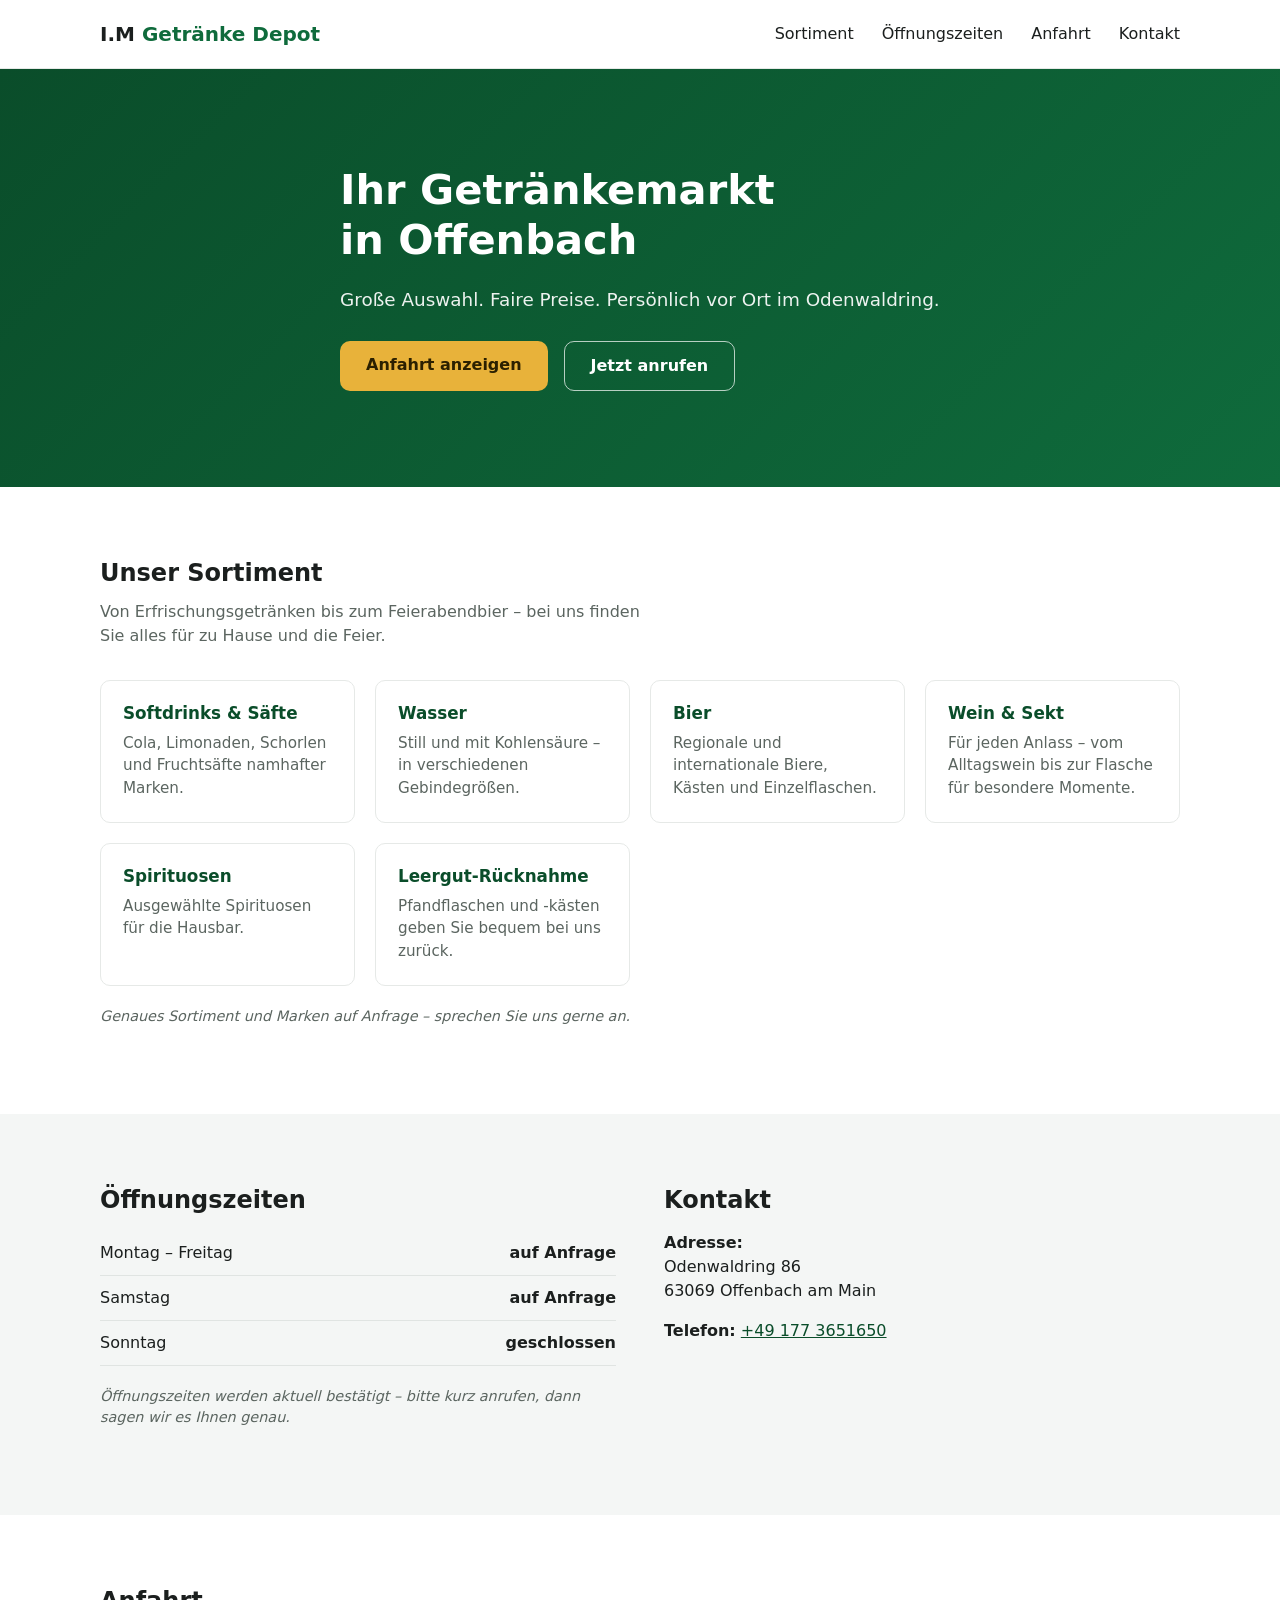
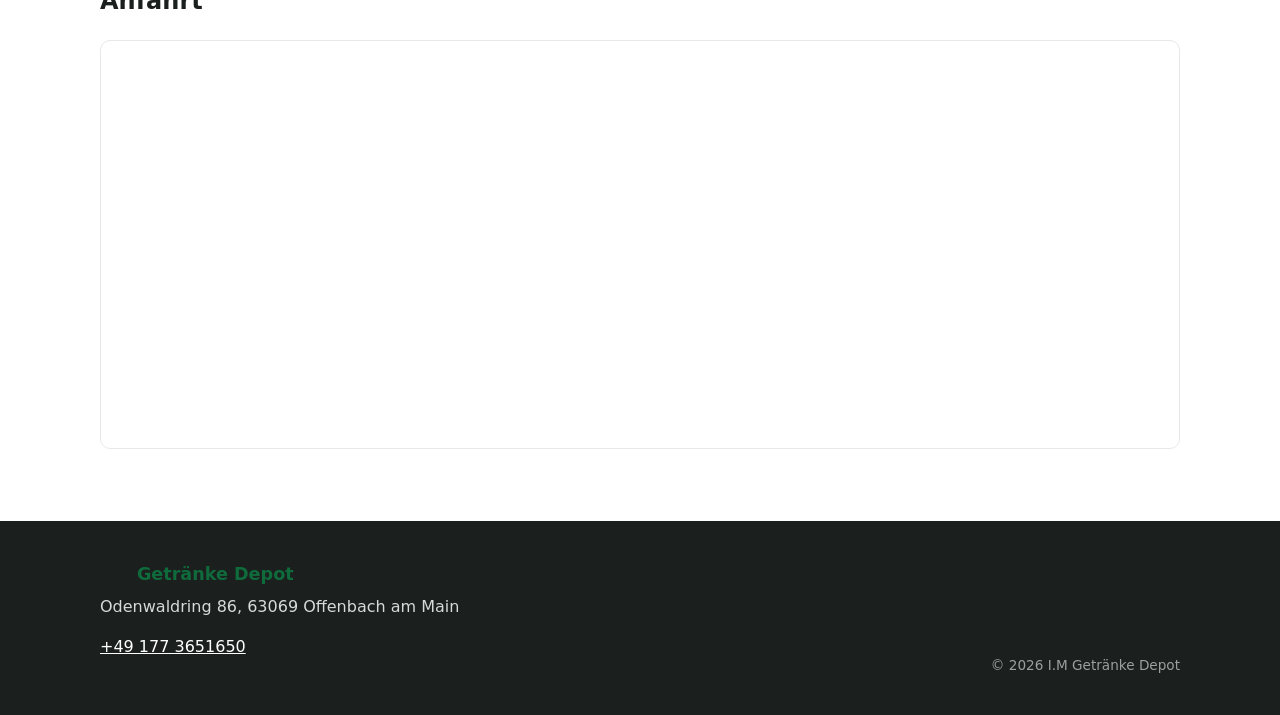
==== index.html @ c4b10943 "Initial website scaffold for I.M Getraenke Depot" ====
<!DOCTYPE html>
<html lang="de">
<head>
<meta charset="UTF-8">
<meta name="viewport" content="width=device-width, initial-scale=1.0">
<title>I.M Getränke Depot – Offenbach</title>
<meta name="description" content="I.M Getränke Depot in Offenbach am Main – Ihr Getränkemarkt für Softdrinks, Bier, Wein, Wasser und mehr. Odenwaldring 86, 63069 Offenbach.">
<link rel="stylesheet" href="css/style.css">
</head>
<body>

<header class="site-header">
  <div class="container header-inner">
    <a href="#top" class="logo">I.M <span>Getränke Depot</span></a>
    <nav class="main-nav">
      <button class="nav-toggle" aria-label="Menü öffnen" aria-expanded="false">
        <span></span><span></span><span></span>
      </button>
      <ul>
        <li><a href="#sortiment">Sortiment</a></li>
        <li><a href="#oeffnungszeiten">Öffnungszeiten</a></li>
        <li><a href="#anfahrt">Anfahrt</a></li>
        <li><a href="#kontakt">Kontakt</a></li>
      </ul>
    </nav>
  </div>
</header>

<main id="top">

  <section class="hero">
    <div class="container hero-inner">
      <h1>Ihr Getränkemarkt<br>in Offenbach</h1>
      <p>Große Auswahl. Faire Preise. Persönlich vor Ort im Odenwaldring.</p>
      <div class="hero-actions">
        <a href="#anfahrt" class="btn btn-primary">Anfahrt anzeigen</a>
        <a href="tel:+491773651650" class="btn btn-outline">Jetzt anrufen</a>
      </div>
    </div>
  </section>

  <section id="sortiment" class="section">
    <div class="container">
      <h2>Unser Sortiment</h2>
      <p class="section-lead">Von Erfrischungsgetränken bis zum Feierabendbier – bei uns finden Sie alles für zu Hause und die Feier.</p>
      <div class="card-grid">
        <div class="card">
          <h3>Softdrinks &amp; Säfte</h3>
          <p>Cola, Limonaden, Schorlen und Fruchtsäfte namhafter Marken.</p>
        </div>
        <div class="card">
          <h3>Wasser</h3>
          <p>Still und mit Kohlensäure – in verschiedenen Gebindegrößen.</p>
        </div>
        <div class="card">
          <h3>Bier</h3>
          <p>Regionale und internationale Biere, Kästen und Einzelflaschen.</p>
        </div>
        <div class="card">
          <h3>Wein &amp; Sekt</h3>
          <p>Für jeden Anlass – vom Alltagswein bis zur Flasche für besondere Momente.</p>
        </div>
        <div class="card">
          <h3>Spirituosen</h3>
          <p>Ausgewählte Spirituosen für die Hausbar.</p>
        </div>
        <div class="card">
          <h3>Leergut-Rücknahme</h3>
          <p>Pfandflaschen und -kästen geben Sie bequem bei uns zurück.</p>
        </div>
      </div>
      <p class="note">Genaues Sortiment und Marken auf Anfrage – sprechen Sie uns gerne an.</p>
    </div>
  </section>

  <section id="oeffnungszeiten" class="section section-alt">
    <div class="container two-col">
      <div>
        <h2>Öffnungszeiten</h2>
        <table class="hours-table">
          <tbody>
            <tr><td>Montag – Freitag</td><td>auf Anfrage</td></tr>
            <tr><td>Samstag</td><td>auf Anfrage</td></tr>
            <tr><td>Sonntag</td><td>geschlossen</td></tr>
          </tbody>
        </table>
        <p class="note">Öffnungszeiten werden aktuell bestätigt – bitte kurz anrufen, dann sagen wir es Ihnen genau.</p>
      </div>
      <div>
        <h2>Kontakt</h2>
        <ul class="contact-list">
          <li><strong>Adresse:</strong><br>Odenwaldring 86<br>63069 Offenbach am Main</li>
          <li><strong>Telefon:</strong> <a href="tel:+491773651650">+49 177 3651650</a></li>
        </ul>
      </div>
    </div>
  </section>

  <section id="anfahrt" class="section">
    <div class="container">
      <h2>Anfahrt</h2>
      <div class="map-wrap">
        <iframe
          title="Karte I.M Getränke Depot"
          src="https://www.google.com/maps?q=Odenwaldring+86,+63069+Offenbach+am+Main&output=embed"
          width="100%" height="400" style="border:0;" allowfullscreen="" loading="lazy">
        </iframe>
      </div>
    </div>
  </section>

</main>

<footer id="kontakt" class="site-footer">
  <div class="container footer-inner">
    <div>
      <p class="logo footer-logo">I.M <span>Getränke Depot</span></p>
      <p>Odenwaldring 86, 63069 Offenbach am Main</p>
      <p><a href="tel:+491773651650">+49 177 3651650</a></p>
    </div>
    <p class="copyright">&copy; <span id="year"></span> I.M Getränke Depot</p>
  </div>
</footer>

<script src="js/script.js"></script>
</body>
</html>
---- css/style.css ----
:root {
  --color-bg: #ffffff;
  --color-bg-alt: #f4f6f5;
  --color-text: #1b1f1e;
  --color-text-muted: #5b6560;
  --color-primary: #0f6b3c;
  --color-primary-dark: #0a4d2a;
  --color-accent: #e8b23a;
  --radius: 10px;
  --max-width: 1120px;
}

* { box-sizing: border-box; }

body {
  margin: 0;
  font-family: "Segoe UI", system-ui, -apple-system, sans-serif;
  color: var(--color-text);
  background: var(--color-bg);
  line-height: 1.5;
}

h1, h2, h3 { line-height: 1.2; margin: 0 0 .5em; }
p { margin: 0 0 1em; }
a { color: var(--color-primary-dark); }

.container {
  max-width: var(--max-width);
  margin: 0 auto;
  padding: 0 20px;
}

/* Header */
.site-header {
  position: sticky;
  top: 0;
  z-index: 50;
  background: var(--color-bg);
  border-bottom: 1px solid #e6e9e7;
}

.header-inner {
  display: flex;
  align-items: center;
  justify-content: space-between;
  height: 68px;
}

.logo {
  font-weight: 700;
  font-size: 1.25rem;
  text-decoration: none;
  color: var(--color-text);
}
.logo span { color: var(--color-primary); }

.main-nav ul {
  list-style: none;
  display: flex;
  gap: 28px;
  margin: 0;
  padding: 0;
}
.main-nav a {
  text-decoration: none;
  color: var(--color-text);
  font-weight: 500;
}
.main-nav a:hover { color: var(--color-primary); }

.nav-toggle {
  display: none;
  flex-direction: column;
  gap: 5px;
  background: none;
  border: none;
  cursor: pointer;
  padding: 8px;
}
.nav-toggle span {
  width: 24px;
  height: 2px;
  background: var(--color-text);
  display: block;
}

/* Hero */
.hero {
  background: linear-gradient(135deg, var(--color-primary-dark), var(--color-primary));
  color: #fff;
  padding: 96px 0;
}
.hero-inner { max-width: 640px; }
.hero h1 { font-size: 2.6rem; }
.hero p { font-size: 1.15rem; opacity: .92; }
.hero-actions { display: flex; gap: 16px; margin-top: 28px; flex-wrap: wrap; }

.btn {
  display: inline-block;
  padding: 12px 26px;
  border-radius: var(--radius);
  text-decoration: none;
  font-weight: 600;
  transition: transform .15s ease, background .15s ease;
}
.btn:hover { transform: translateY(-1px); }
.btn-primary { background: var(--color-accent); color: #2b2000; }
.btn-primary:hover { background: #f2c25a; }
.btn-outline { background: transparent; color: #fff; border: 1.5px solid rgba(255,255,255,.7); }
.btn-outline:hover { background: rgba(255,255,255,.12); }

/* Sections */
.section { padding: 72px 0; }
.section-alt { background: var(--color-bg-alt); }
.section-lead { color: var(--color-text-muted); max-width: 560px; }

.card-grid {
  display: grid;
  grid-template-columns: repeat(auto-fit, minmax(230px, 1fr));
  gap: 20px;
  margin-top: 32px;
}
.card {
  background: #fff;
  border: 1px solid #e6e9e7;
  border-radius: var(--radius);
  padding: 22px;
}
.card h3 { color: var(--color-primary-dark); font-size: 1.05rem; }
.card p { margin: 0; color: var(--color-text-muted); font-size: .95rem; }

.note { color: var(--color-text-muted); font-size: .9rem; font-style: italic; margin-top: 20px; }

.two-col {
  display: grid;
  grid-template-columns: 1fr 1fr;
  gap: 48px;
}

.hours-table { width: 100%; border-collapse: collapse; margin-top: 16px; }
.hours-table td { padding: 10px 0; border-bottom: 1px solid #e0e4e2; }
.hours-table td:last-child { text-align: right; font-weight: 600; }

.contact-list { list-style: none; padding: 0; margin: 16px 0 0; }
.contact-list li { margin-bottom: 16px; }

.map-wrap {
  margin-top: 24px;
  border-radius: var(--radius);
  overflow: hidden;
  border: 1px solid #e6e9e7;
}

/* Footer */
.site-footer {
  background: var(--color-text);
  color: #d7dad8;
  padding: 40px 0;
}
.footer-inner {
  display: flex;
  justify-content: space-between;
  align-items: flex-end;
  flex-wrap: wrap;
  gap: 20px;
}
.footer-logo { font-size: 1.1rem; margin-bottom: 8px; }
.site-footer a { color: #fff; }
.copyright { color: #9aa19d; font-size: .85rem; margin: 0; }

/* Responsive */
@media (max-width: 780px) {
  .two-col { grid-template-columns: 1fr; }
  .hero { padding: 64px 0; }
  .hero h1 { font-size: 2rem; }

  .nav-toggle { display: flex; }
  .main-nav ul {
    position: absolute;
    top: 68px;
    left: 0;
    right: 0;
    background: var(--color-bg);
    flex-direction: column;
    gap: 0;
    border-bottom: 1px solid #e6e9e7;
    max-height: 0;
    overflow: hidden;
    transition: max-height .2s ease;
  }
  .main-nav.open ul { max-height: 260px; }
  .main-nav ul li { border-top: 1px solid #eef0ee; }
  .main-nav ul li a { display: block; padding: 14px 20px; }
}
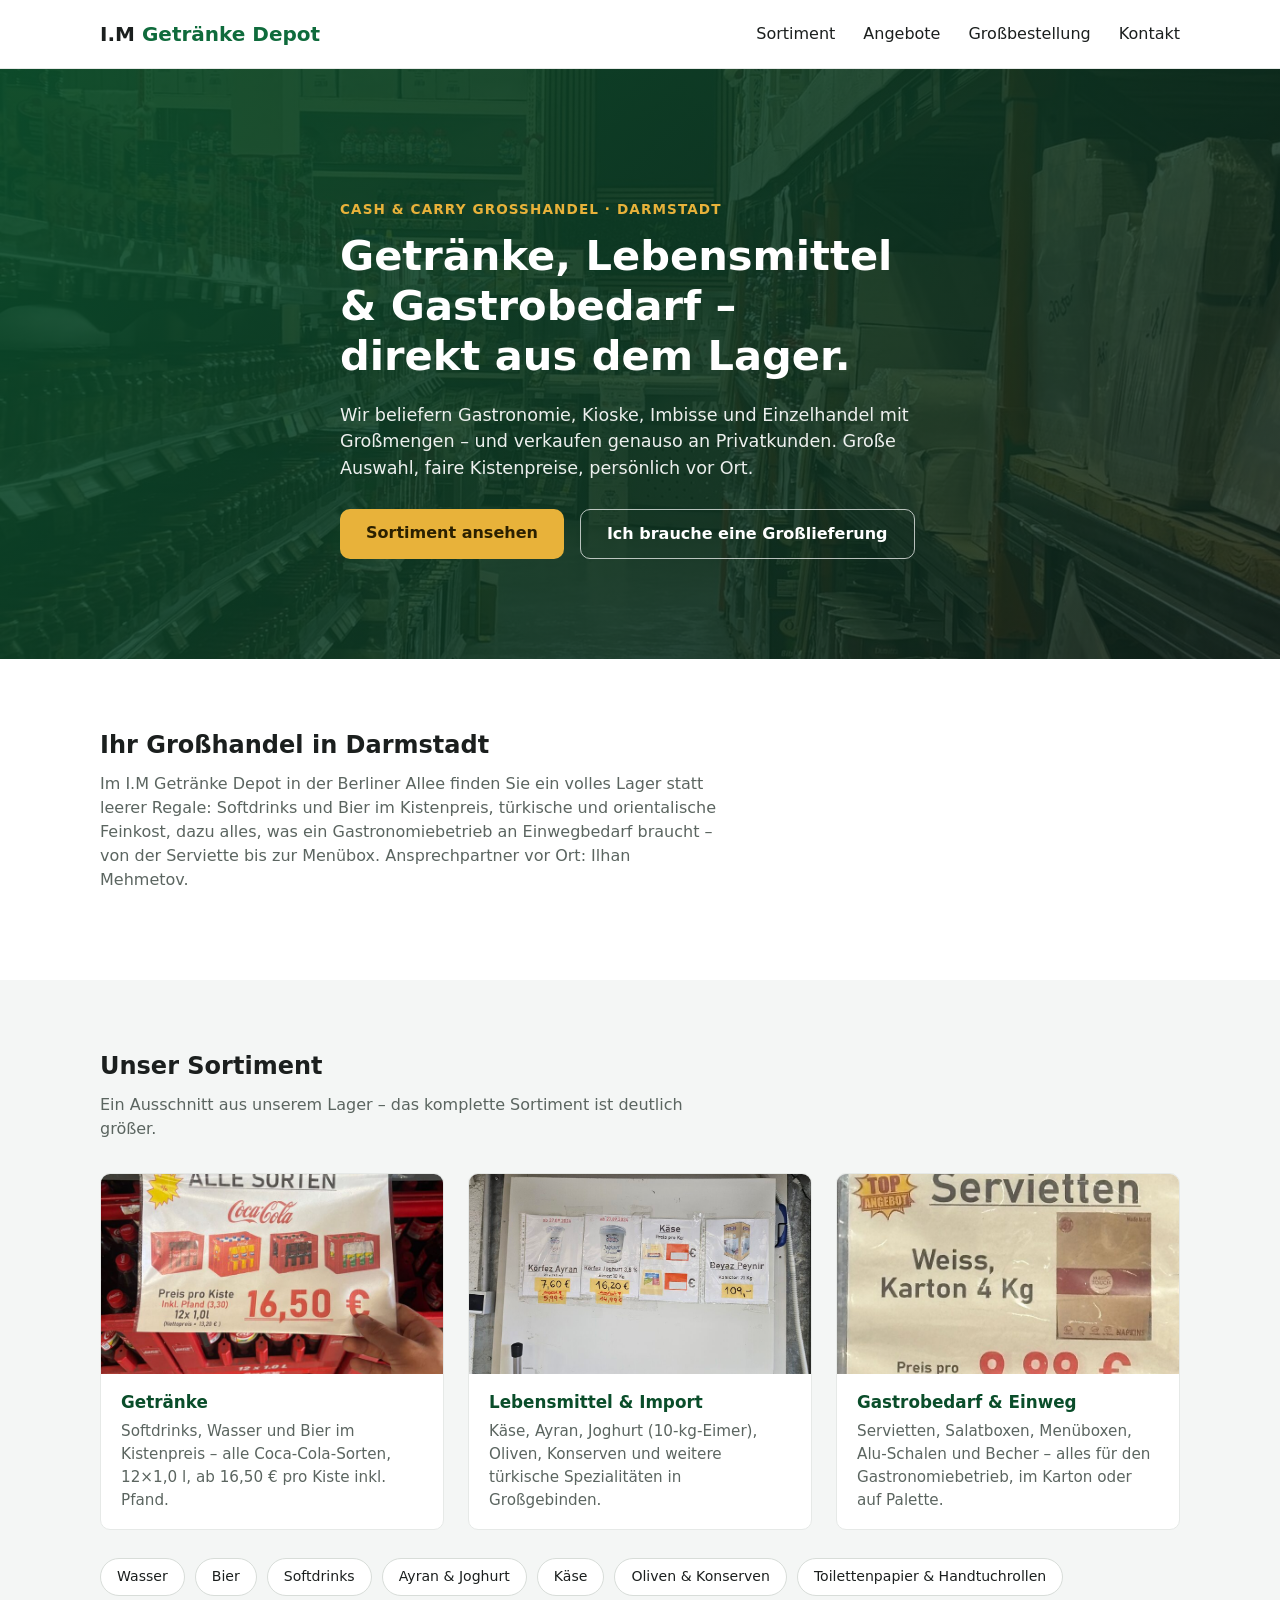
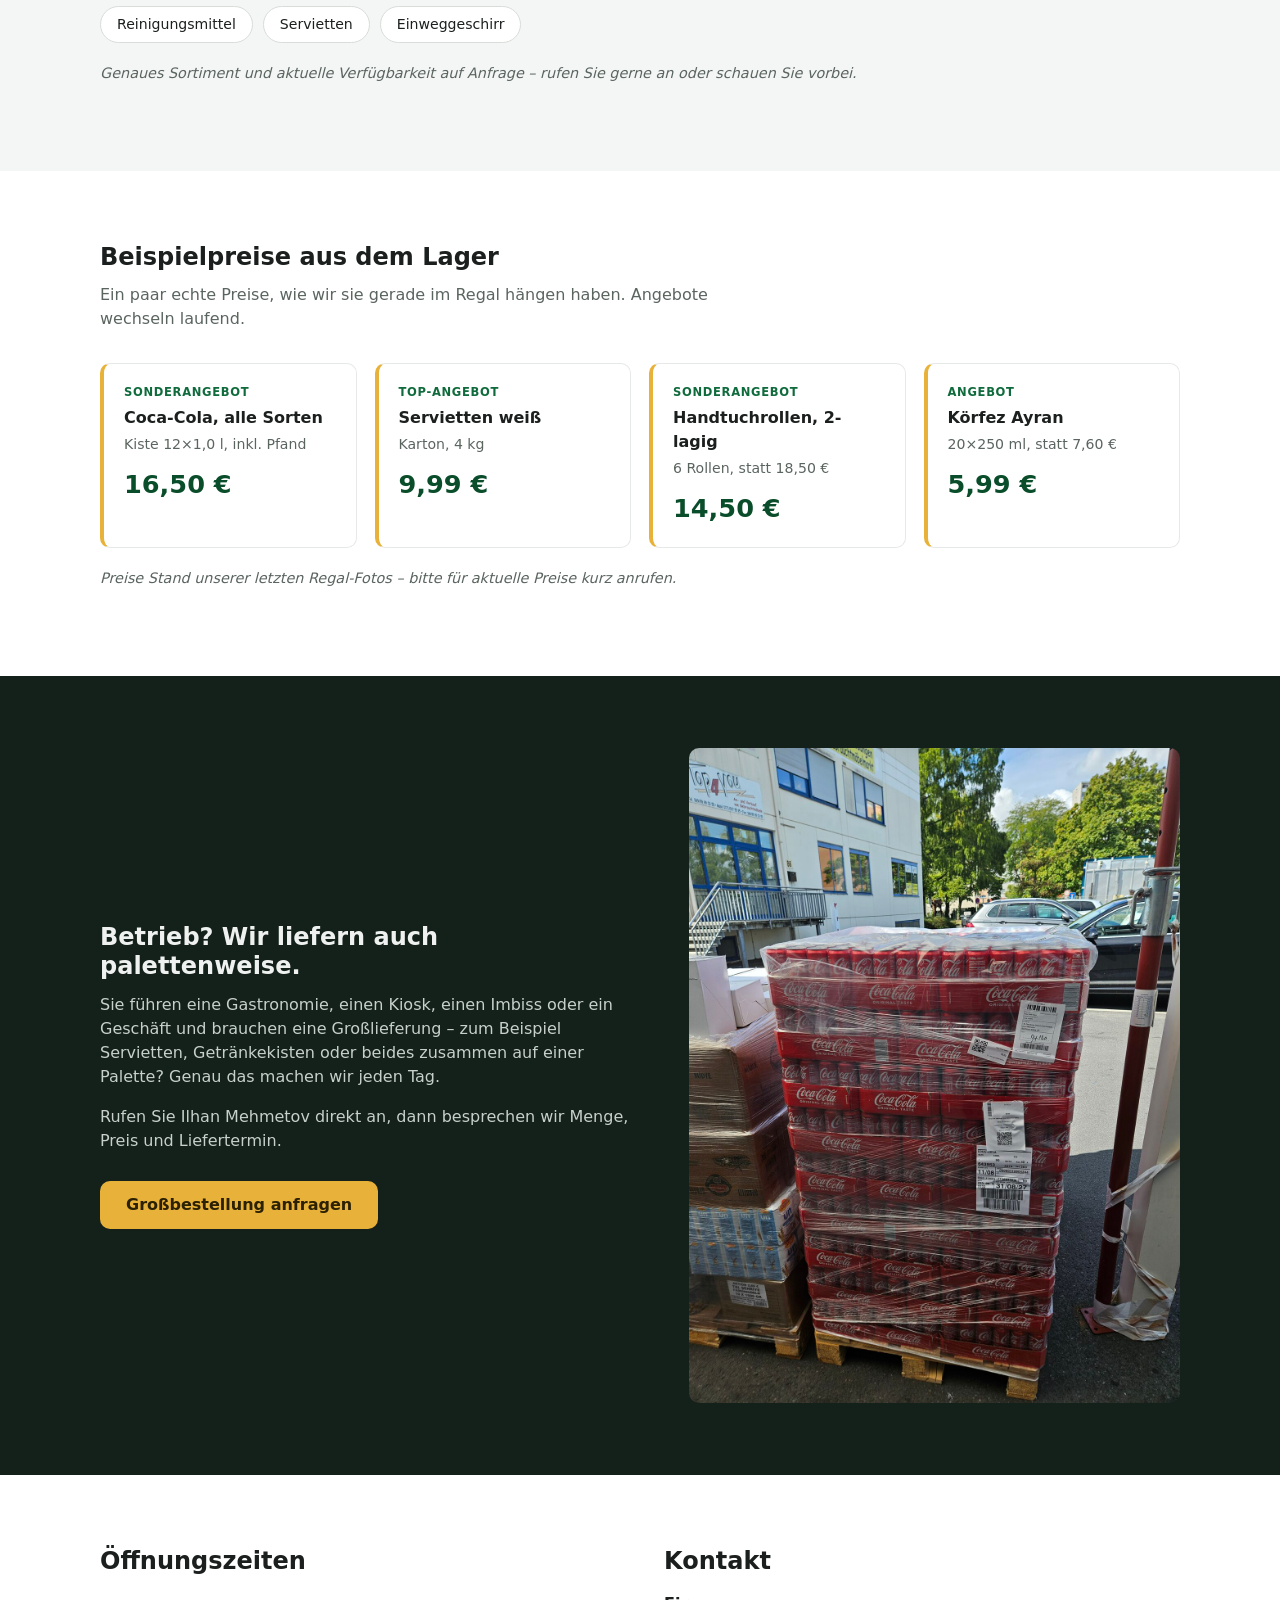
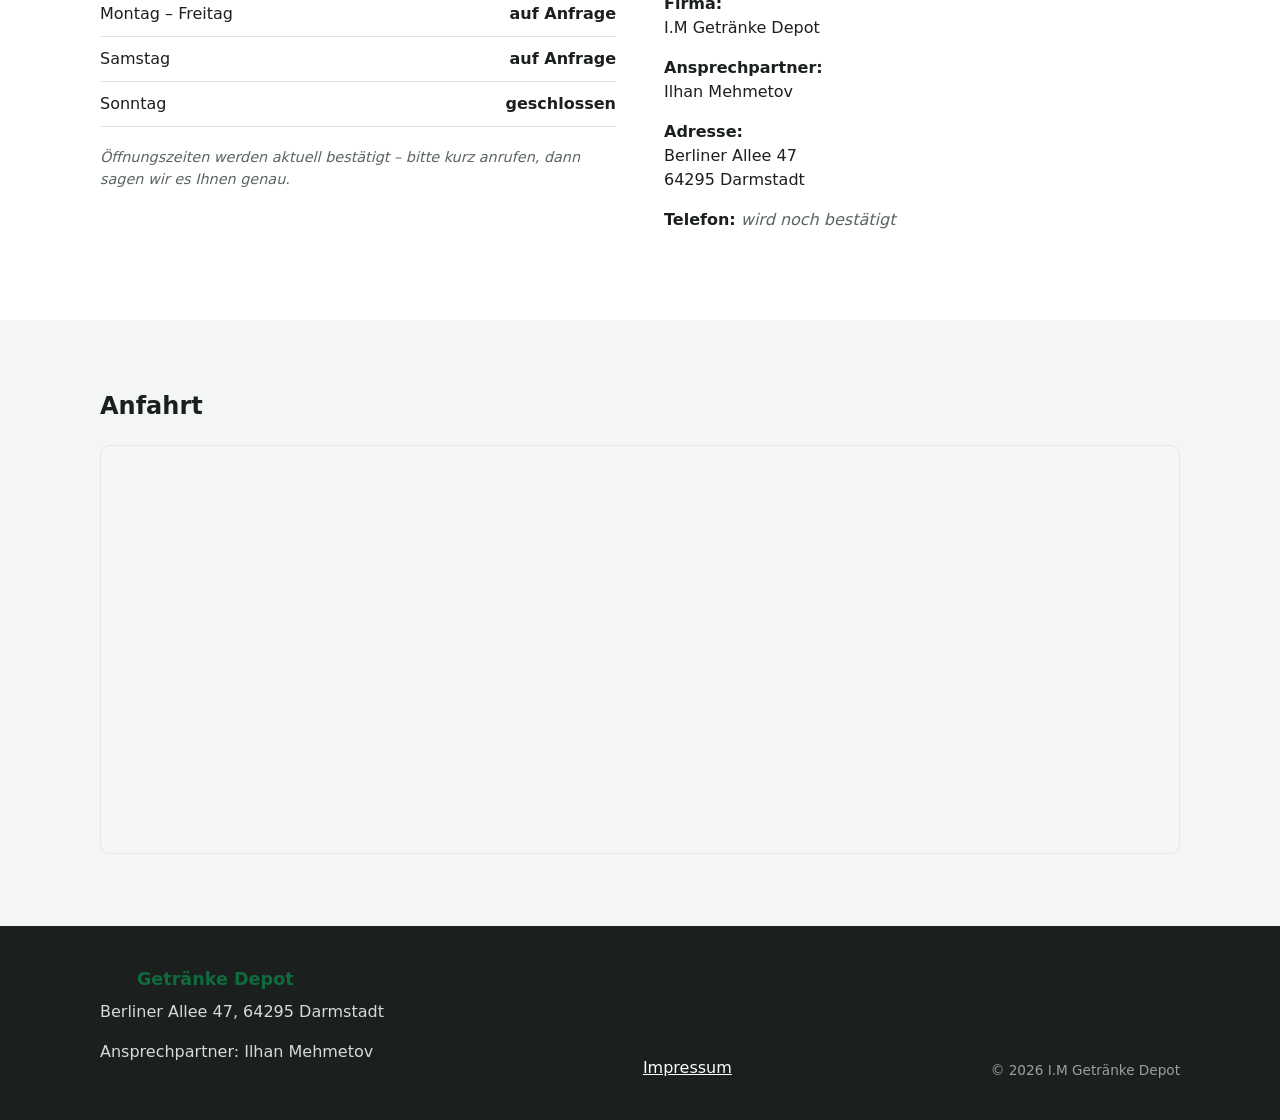
==== commit e463f4d1: "Seite mit echten Fotos und Preisen neu gebaut, Firmendaten korrigiert - Adresse korrigiert: Berliner" ====
--- a/index.html
+++ b/index.html
@@ -3,13 +3,13 @@
 <head>
 <meta charset="UTF-8">
 <meta name="viewport" content="width=device-width, initial-scale=1.0">
-<title>I.M Getränke Depot – Offenbach</title>
-<meta name="description" content="I.M Getränke Depot in Offenbach am Main – Ihr Getränkemarkt für Softdrinks, Bier, Wein, Wasser und mehr. Odenwaldring 86, 63069 Offenbach.">
+<title>I.M Getränke Depot – Großhandel Darmstadt</title>
+<meta name="description" content="I.M Getränke Depot in Darmstadt – Cash &amp; Carry Großhandel für Getränke, Lebensmittel und Gastrobedarf. Für Gastronomie, Handel und Privatkunden. Berliner Allee 47, 64295 Darmstadt.">
 <link rel="stylesheet" href="css/style.css">
 </head>
 <body>
 
-<header class="site-header">
+<header class="site-header" id="siteHeader">
   <div class="container header-inner">
     <a href="#top" class="logo">I.M <span>Getränke Depot</span></a>
     <nav class="main-nav">
@@ -18,8 +18,8 @@
       </button>
       <ul>
         <li><a href="#sortiment">Sortiment</a></li>
-        <li><a href="#oeffnungszeiten">Öffnungszeiten</a></li>
-        <li><a href="#anfahrt">Anfahrt</a></li>
+        <li><a href="#angebote">Angebote</a></li>
+        <li><a href="#grosshandel">Großbestellung</a></li>
         <li><a href="#kontakt">Kontakt</a></li>
       </ul>
     </nav>
@@ -28,54 +28,137 @@
 
 <main id="top">
 
-  <section class="hero">
-    <div class="container hero-inner">
-      <h1>Ihr Getränkemarkt<br>in Offenbach</h1>
-      <p>Große Auswahl. Faire Preise. Persönlich vor Ort im Odenwaldring.</p>
+  <section class="hero" style="background-image:url('assets/img/hero-lager.jpg')">
+    <div class="hero-overlay"></div>
+    <div class="container hero-inner reveal">
+      <p class="hero-kicker">Cash &amp; Carry Großhandel · Darmstadt</p>
+      <h1>Getränke, Lebensmittel<br>&amp; Gastrobedarf –<br>direkt aus dem Lager.</h1>
+      <p class="hero-text">Wir beliefern Gastronomie, Kioske, Imbisse und Einzelhandel mit Großmengen –
+        und verkaufen genauso an Privatkunden. Große Auswahl, faire Kistenpreise, persönlich vor Ort.</p>
       <div class="hero-actions">
-        <a href="#anfahrt" class="btn btn-primary">Anfahrt anzeigen</a>
-        <a href="tel:+491773651650" class="btn btn-outline">Jetzt anrufen</a>
-      </div>
-    </div>
-  </section>
-
-  <section id="sortiment" class="section">
+        <a href="#sortiment" class="btn btn-primary js-scroll">Sortiment ansehen</a>
+        <a href="#grosshandel" class="btn btn-outline js-scroll">Ich brauche eine Großlieferung</a>
+      </div>
+    </div>
+  </section>
+
+  <section id="ueber-uns" class="section">
+    <div class="container reveal">
+      <h2>Ihr Großhandel in Darmstadt</h2>
+      <p class="section-lead">
+        Im I.M Getränke Depot in der Berliner Allee finden Sie ein volles Lager statt leerer Regale:
+        Softdrinks und Bier im Kistenpreis, türkische und orientalische Feinkost, dazu alles, was ein
+        Gastronomiebetrieb an Einwegbedarf braucht – von der Serviette bis zur Menübox. Ansprechpartner
+        vor Ort: Ilhan Mehmetov.
+      </p>
+    </div>
+  </section>
+
+  <section id="sortiment" class="section section-alt">
     <div class="container">
-      <h2>Unser Sortiment</h2>
-      <p class="section-lead">Von Erfrischungsgetränken bis zum Feierabendbier – bei uns finden Sie alles für zu Hause und die Feier.</p>
-      <div class="card-grid">
-        <div class="card">
-          <h3>Softdrinks &amp; Säfte</h3>
-          <p>Cola, Limonaden, Schorlen und Fruchtsäfte namhafter Marken.</p>
-        </div>
-        <div class="card">
-          <h3>Wasser</h3>
-          <p>Still und mit Kohlensäure – in verschiedenen Gebindegrößen.</p>
-        </div>
-        <div class="card">
-          <h3>Bier</h3>
-          <p>Regionale und internationale Biere, Kästen und Einzelflaschen.</p>
-        </div>
-        <div class="card">
-          <h3>Wein &amp; Sekt</h3>
-          <p>Für jeden Anlass – vom Alltagswein bis zur Flasche für besondere Momente.</p>
-        </div>
-        <div class="card">
-          <h3>Spirituosen</h3>
-          <p>Ausgewählte Spirituosen für die Hausbar.</p>
-        </div>
-        <div class="card">
-          <h3>Leergut-Rücknahme</h3>
-          <p>Pfandflaschen und -kästen geben Sie bequem bei uns zurück.</p>
-        </div>
-      </div>
-      <p class="note">Genaues Sortiment und Marken auf Anfrage – sprechen Sie uns gerne an.</p>
-    </div>
-  </section>
-
-  <section id="oeffnungszeiten" class="section section-alt">
+      <h2 class="reveal">Unser Sortiment</h2>
+      <p class="section-lead reveal">Ein Ausschnitt aus unserem Lager – das komplette Sortiment ist deutlich größer.</p>
+
+      <div class="photo-card-grid">
+        <article class="photo-card reveal">
+          <img src="assets/img/sortiment-getraenke.jpg" alt="Coca-Cola Kisten im Lager mit Preisschild">
+          <div class="photo-card-body">
+            <h3>Getränke</h3>
+            <p>Softdrinks, Wasser und Bier im Kistenpreis – alle Coca-Cola-Sorten, 12×1,0&nbsp;l,
+              ab 16,50&nbsp;€ pro Kiste inkl. Pfand.</p>
+          </div>
+        </article>
+        <article class="photo-card reveal">
+          <img src="assets/img/sortiment-lebensmittel.jpg" alt="Preisschilder für Ayran, Joghurt und Käse im Lager">
+          <div class="photo-card-body">
+            <h3>Lebensmittel &amp; Import</h3>
+            <p>Käse, Ayran, Joghurt (10-kg-Eimer), Oliven, Konserven und weitere türkische
+              Spezialitäten in Großgebinden.</p>
+          </div>
+        </article>
+        <article class="photo-card reveal">
+          <img src="assets/img/sortiment-gastro.jpg" alt="Servietten-Karton mit Preisschild im Lager">
+          <div class="photo-card-body">
+            <h3>Gastrobedarf &amp; Einweg</h3>
+            <p>Servietten, Salatboxen, Menüboxen, Alu-Schalen und Becher – alles für den
+              Gastronomiebetrieb, im Karton oder auf Palette.</p>
+          </div>
+        </article>
+      </div>
+
+      <div class="chip-row reveal">
+        <span class="chip">Wasser</span>
+        <span class="chip">Bier</span>
+        <span class="chip">Softdrinks</span>
+        <span class="chip">Ayran &amp; Joghurt</span>
+        <span class="chip">Käse</span>
+        <span class="chip">Oliven &amp; Konserven</span>
+        <span class="chip">Toilettenpapier &amp; Handtuchrollen</span>
+        <span class="chip">Reinigungsmittel</span>
+        <span class="chip">Servietten</span>
+        <span class="chip">Einweggeschirr</span>
+      </div>
+      <p class="note reveal">Genaues Sortiment und aktuelle Verfügbarkeit auf Anfrage – rufen Sie gerne an oder schauen Sie vorbei.</p>
+    </div>
+  </section>
+
+  <section id="angebote" class="section">
+    <div class="container">
+      <h2 class="reveal">Beispielpreise aus dem Lager</h2>
+      <p class="section-lead reveal">Ein paar echte Preise, wie wir sie gerade im Regal hängen haben. Angebote wechseln laufend.</p>
+      <div class="price-grid reveal">
+        <div class="price-card">
+          <span class="price-tag-label">Sonderangebot</span>
+          <span class="price-name">Coca-Cola, alle Sorten</span>
+          <span class="price-detail">Kiste 12×1,0 l, inkl. Pfand</span>
+          <span class="price-value">16,50&nbsp;€</span>
+        </div>
+        <div class="price-card">
+          <span class="price-tag-label">Top-Angebot</span>
+          <span class="price-name">Servietten weiß</span>
+          <span class="price-detail">Karton, 4&nbsp;kg</span>
+          <span class="price-value">9,99&nbsp;€</span>
+        </div>
+        <div class="price-card">
+          <span class="price-tag-label">Sonderangebot</span>
+          <span class="price-name">Handtuchrollen, 2-lagig</span>
+          <span class="price-detail">6 Rollen, statt 18,50 €</span>
+          <span class="price-value">14,50&nbsp;€</span>
+        </div>
+        <div class="price-card">
+          <span class="price-tag-label">Angebot</span>
+          <span class="price-name">Körfez Ayran</span>
+          <span class="price-detail">20×250 ml, statt 7,60 €</span>
+          <span class="price-value">5,99&nbsp;€</span>
+        </div>
+      </div>
+      <p class="note reveal">Preise Stand unserer letzten Regal-Fotos – bitte für aktuelle Preise kurz anrufen.</p>
+    </div>
+  </section>
+
+  <section id="grosshandel" class="section section-dark">
+    <div class="container two-col-uneven">
+      <div class="reveal">
+        <h2>Betrieb? Wir liefern auch palettenweise.</h2>
+        <p>
+          Sie führen eine Gastronomie, einen Kiosk, einen Imbiss oder ein Geschäft und brauchen
+          eine Großlieferung – zum Beispiel Servietten, Getränkekisten oder beides zusammen auf
+          einer Palette? Genau das machen wir jeden Tag.
+        </p>
+        <p>Rufen Sie Ilhan Mehmetov direkt an, dann besprechen wir Menge, Preis und Liefertermin.</p>
+        <div class="hero-actions">
+          <a href="#kontakt" class="btn btn-primary js-scroll">Großbestellung anfragen</a>
+        </div>
+      </div>
+      <div class="reveal">
+        <img class="rounded-photo" src="assets/img/grosslieferung.jpg" alt="Fertig verpackte Palette Getränke zur Lieferung">
+      </div>
+    </div>
+  </section>
+
+  <section id="oeffnungszeiten" class="section">
     <div class="container two-col">
-      <div>
+      <div class="reveal">
         <h2>Öffnungszeiten</h2>
         <table class="hours-table">
           <tbody>
@@ -86,23 +169,25 @@
         </table>
         <p class="note">Öffnungszeiten werden aktuell bestätigt – bitte kurz anrufen, dann sagen wir es Ihnen genau.</p>
       </div>
-      <div>
+      <div class="reveal">
         <h2>Kontakt</h2>
         <ul class="contact-list">
-          <li><strong>Adresse:</strong><br>Odenwaldring 86<br>63069 Offenbach am Main</li>
-          <li><strong>Telefon:</strong> <a href="tel:+491773651650">+49 177 3651650</a></li>
+          <li><strong>Firma:</strong><br>I.M Getränke Depot</li>
+          <li><strong>Ansprechpartner:</strong><br>Ilhan Mehmetov</li>
+          <li><strong>Adresse:</strong><br>Berliner Allee 47<br>64295 Darmstadt</li>
+          <li><strong>Telefon:</strong> <span class="tbd">wird noch bestätigt</span></li>
         </ul>
       </div>
     </div>
   </section>
 
-  <section id="anfahrt" class="section">
-    <div class="container">
+  <section id="anfahrt" class="section section-alt">
+    <div class="container reveal">
       <h2>Anfahrt</h2>
       <div class="map-wrap">
         <iframe
           title="Karte I.M Getränke Depot"
-          src="https://www.google.com/maps?q=Odenwaldring+86,+63069+Offenbach+am+Main&output=embed"
+          src="https://www.google.com/maps?q=Berliner+Allee+47,+64295+Darmstadt&output=embed"
           width="100%" height="400" style="border:0;" allowfullscreen="" loading="lazy">
         </iframe>
       </div>
@@ -115,13 +200,18 @@
   <div class="container footer-inner">
     <div>
       <p class="logo footer-logo">I.M <span>Getränke Depot</span></p>
-      <p>Odenwaldring 86, 63069 Offenbach am Main</p>
-      <p><a href="tel:+491773651650">+49 177 3651650</a></p>
+      <p>Berliner Allee 47, 64295 Darmstadt</p>
+      <p>Ansprechpartner: Ilhan Mehmetov</p>
+    </div>
+    <div class="footer-links">
+      <a href="impressum.html">Impressum</a>
     </div>
     <p class="copyright">&copy; <span id="year"></span> I.M Getränke Depot</p>
   </div>
 </footer>
 
+<button id="backToTop" class="back-to-top" aria-label="Nach oben scrollen">↑</button>
+
 <script src="js/script.js"></script>
 </body>
 </html>
--- a/css/style.css
+++ b/css/style.css
@@ -1,6 +1,7 @@
 :root {
   --color-bg: #ffffff;
   --color-bg-alt: #f4f6f5;
+  --color-bg-dark: #14201a;
   --color-text: #1b1f1e;
   --color-text-muted: #5b6560;
   --color-primary: #0f6b3c;
@@ -12,6 +13,8 @@
 
 * { box-sizing: border-box; }
 
+html { scroll-behavior: smooth; }
+
 body {
   margin: 0;
   font-family: "Segoe UI", system-ui, -apple-system, sans-serif;
@@ -30,14 +33,25 @@
   padding: 0 20px;
 }
 
+/* Reveal-on-scroll */
+.reveal {
+  opacity: 0;
+  transform: translateY(18px);
+  transition: opacity .6s ease, transform .6s ease;
+}
+.reveal.is-visible { opacity: 1; transform: none; }
+
 /* Header */
 .site-header {
   position: sticky;
   top: 0;
   z-index: 50;
-  background: var(--color-bg);
+  background: rgba(255,255,255,.92);
+  backdrop-filter: blur(6px);
   border-bottom: 1px solid #e6e9e7;
-}
+  transition: box-shadow .2s ease;
+}
+.site-header.is-scrolled { box-shadow: 0 2px 14px rgba(0,0,0,.08); }
 
 .header-inner {
   display: flex;
@@ -65,7 +79,17 @@
   text-decoration: none;
   color: var(--color-text);
   font-weight: 500;
-}
+  position: relative;
+}
+.main-nav a::after {
+  content: "";
+  position: absolute;
+  left: 0; bottom: -4px;
+  width: 0; height: 2px;
+  background: var(--color-primary);
+  transition: width .2s ease;
+}
+.main-nav a:hover::after { width: 100%; }
 .main-nav a:hover { color: var(--color-primary); }
 
 .nav-toggle {
@@ -82,17 +106,34 @@
   height: 2px;
   background: var(--color-text);
   display: block;
+  transition: transform .2s ease, opacity .2s ease;
 }
 
 /* Hero */
 .hero {
-  background: linear-gradient(135deg, var(--color-primary-dark), var(--color-primary));
+  position: relative;
+  padding: 130px 0 100px;
+  background-size: cover;
+  background-position: center;
   color: #fff;
-  padding: 96px 0;
-}
-.hero-inner { max-width: 640px; }
+  overflow: hidden;
+}
+.hero-overlay {
+  position: absolute;
+  inset: 0;
+  background: linear-gradient(135deg, rgba(10,77,42,.92), rgba(15,32,26,.82));
+}
+.hero-inner { position: relative; max-width: 640px; }
+.hero-kicker {
+  text-transform: uppercase;
+  letter-spacing: .08em;
+  font-size: .85rem;
+  color: var(--color-accent);
+  font-weight: 700;
+  margin-bottom: 12px;
+}
 .hero h1 { font-size: 2.6rem; }
-.hero p { font-size: 1.15rem; opacity: .92; }
+.hero-text { font-size: 1.1rem; opacity: .92; }
 .hero-actions { display: flex; gap: 16px; margin-top: 28px; flex-wrap: wrap; }
 
 .btn {
@@ -101,9 +142,10 @@
   border-radius: var(--radius);
   text-decoration: none;
   font-weight: 600;
-  transition: transform .15s ease, background .15s ease;
-}
-.btn:hover { transform: translateY(-1px); }
+  transition: transform .15s ease, background .15s ease, box-shadow .15s ease;
+}
+.btn:hover { transform: translateY(-2px); box-shadow: 0 8px 20px rgba(0,0,0,.18); }
+.btn:active { transform: translateY(0); }
 .btn-primary { background: var(--color-accent); color: #2b2000; }
 .btn-primary:hover { background: #f2c25a; }
 .btn-outline { background: transparent; color: #fff; border: 1.5px solid rgba(255,255,255,.7); }
@@ -112,24 +154,91 @@
 /* Sections */
 .section { padding: 72px 0; }
 .section-alt { background: var(--color-bg-alt); }
-.section-lead { color: var(--color-text-muted); max-width: 560px; }
-
-.card-grid {
+.section-dark { background: var(--color-bg-dark); color: #eef1ef; }
+.section-dark p { color: #c7d0cb; }
+.section-lead { color: var(--color-text-muted); max-width: 620px; }
+
+/* Photo cards (Sortiment) */
+.photo-card-grid {
   display: grid;
-  grid-template-columns: repeat(auto-fit, minmax(230px, 1fr));
-  gap: 20px;
+  grid-template-columns: repeat(auto-fit, minmax(260px, 1fr));
+  gap: 24px;
   margin-top: 32px;
 }
-.card {
+.photo-card {
+  background: #fff;
+  border-radius: var(--radius);
+  overflow: hidden;
+  border: 1px solid #e6e9e7;
+  transition: transform .2s ease, box-shadow .2s ease;
+}
+.photo-card:hover { transform: translateY(-4px); box-shadow: 0 14px 28px rgba(0,0,0,.1); }
+.photo-card img { width: 100%; height: 200px; object-fit: cover; display: block; }
+.photo-card-body { padding: 18px 20px; }
+.photo-card-body h3 { color: var(--color-primary-dark); font-size: 1.05rem; }
+.photo-card-body p { margin: 0; color: var(--color-text-muted); font-size: .95rem; }
+
+.chip-row {
+  display: flex;
+  flex-wrap: wrap;
+  gap: 10px;
+  margin-top: 28px;
+}
+.chip {
+  background: #fff;
+  border: 1px solid #d8ddd9;
+  border-radius: 999px;
+  padding: 7px 16px;
+  font-size: .88rem;
+  color: var(--color-text);
+  transition: background .15s ease, border-color .15s ease;
+}
+.chip:hover { background: var(--color-primary); border-color: var(--color-primary); color: #fff; }
+
+.note { color: var(--color-text-muted); font-size: .9rem; font-style: italic; margin-top: 20px; }
+
+/* Preis-Karten */
+.price-grid {
+  display: grid;
+  grid-template-columns: repeat(auto-fit, minmax(220px, 1fr));
+  gap: 18px;
+  margin-top: 32px;
+}
+.price-card {
+  display: flex;
+  flex-direction: column;
+  gap: 4px;
   background: #fff;
   border: 1px solid #e6e9e7;
-  border-radius: var(--radius);
-  padding: 22px;
-}
-.card h3 { color: var(--color-primary-dark); font-size: 1.05rem; }
-.card p { margin: 0; color: var(--color-text-muted); font-size: .95rem; }
-
-.note { color: var(--color-text-muted); font-size: .9rem; font-style: italic; margin-top: 20px; }
+  border-left: 4px solid var(--color-accent);
+  border-radius: var(--radius);
+  padding: 20px;
+  transition: transform .2s ease, box-shadow .2s ease;
+}
+.price-card:hover { transform: translateY(-4px); box-shadow: 0 14px 28px rgba(0,0,0,.1); }
+.price-tag-label {
+  text-transform: uppercase;
+  font-size: .72rem;
+  letter-spacing: .06em;
+  font-weight: 700;
+  color: var(--color-primary);
+}
+.price-name { font-weight: 600; }
+.price-detail { color: var(--color-text-muted); font-size: .88rem; }
+.price-value { font-size: 1.6rem; font-weight: 700; color: var(--color-primary-dark); margin-top: 6px; }
+
+/* Zwei-Spalten uneven (Großhandel-Sektion) */
+.two-col-uneven {
+  display: grid;
+  grid-template-columns: 1.1fr 1fr;
+  gap: 48px;
+  align-items: center;
+}
+.rounded-photo {
+  width: 100%;
+  border-radius: var(--radius);
+  display: block;
+}
 
 .two-col {
   display: grid;
@@ -143,6 +252,7 @@
 
 .contact-list { list-style: none; padding: 0; margin: 16px 0 0; }
 .contact-list li { margin-bottom: 16px; }
+.tbd { color: var(--color-text-muted); font-style: italic; }
 
 .map-wrap {
   margin-top: 24px;
@@ -166,12 +276,36 @@
 }
 .footer-logo { font-size: 1.1rem; margin-bottom: 8px; }
 .site-footer a { color: #fff; }
+.footer-links a { text-decoration: underline; }
 .copyright { color: #9aa19d; font-size: .85rem; margin: 0; }
+
+/* Back to top */
+.back-to-top {
+  position: fixed;
+  right: 22px;
+  bottom: 22px;
+  width: 46px;
+  height: 46px;
+  border-radius: 50%;
+  border: none;
+  background: var(--color-primary);
+  color: #fff;
+  font-size: 1.2rem;
+  cursor: pointer;
+  opacity: 0;
+  visibility: hidden;
+  transform: translateY(10px);
+  transition: opacity .25s ease, transform .25s ease, background .15s ease;
+  z-index: 60;
+}
+.back-to-top.is-visible { opacity: 1; visibility: visible; transform: none; }
+.back-to-top:hover { background: var(--color-primary-dark); }
 
 /* Responsive */
 @media (max-width: 780px) {
-  .two-col { grid-template-columns: 1fr; }
-  .hero { padding: 64px 0; }
+  .two-col, .two-col-uneven { grid-template-columns: 1fr; }
+  .two-col-uneven { gap: 28px; }
+  .hero { padding: 100px 0 64px; }
   .hero h1 { font-size: 2rem; }
 
   .nav-toggle { display: flex; }
@@ -188,7 +322,7 @@
     overflow: hidden;
     transition: max-height .2s ease;
   }
-  .main-nav.open ul { max-height: 260px; }
+  .main-nav.open ul { max-height: 280px; }
   .main-nav ul li { border-top: 1px solid #eef0ee; }
   .main-nav ul li a { display: block; padding: 14px 20px; }
 }
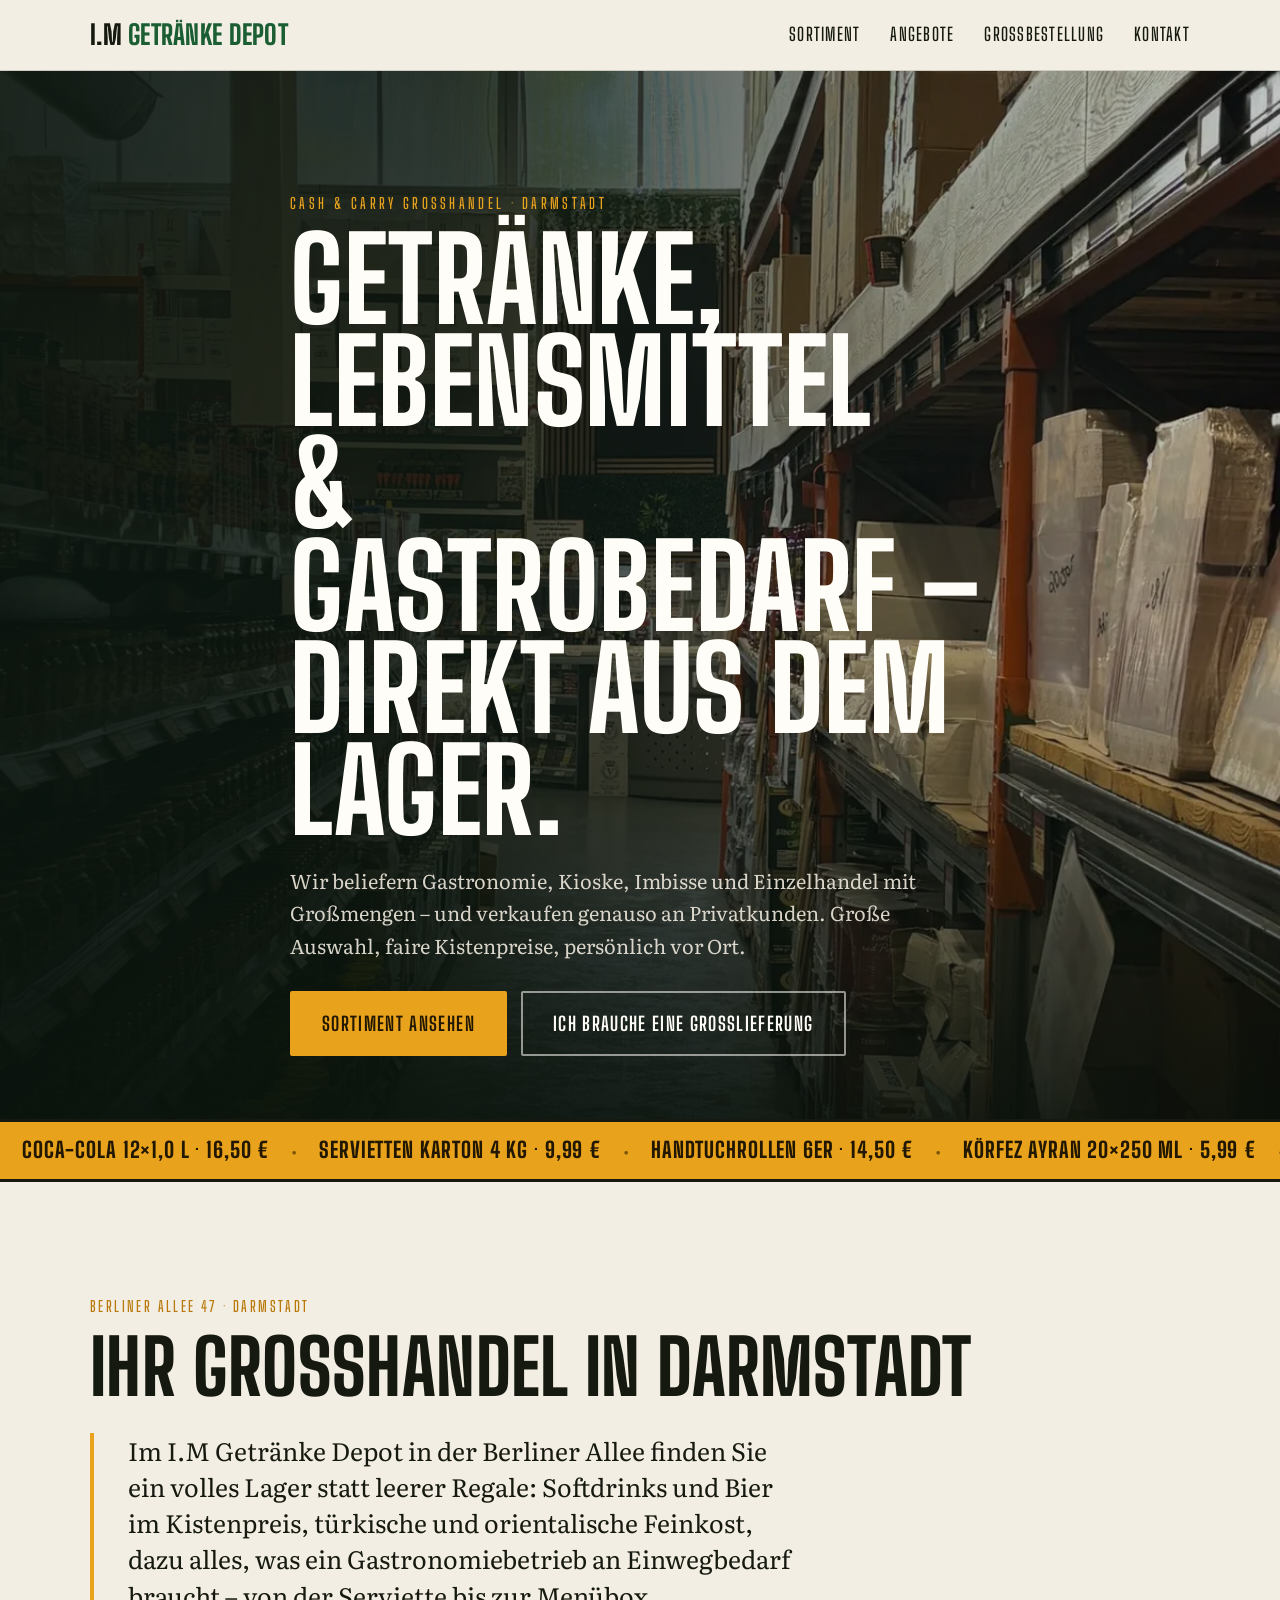
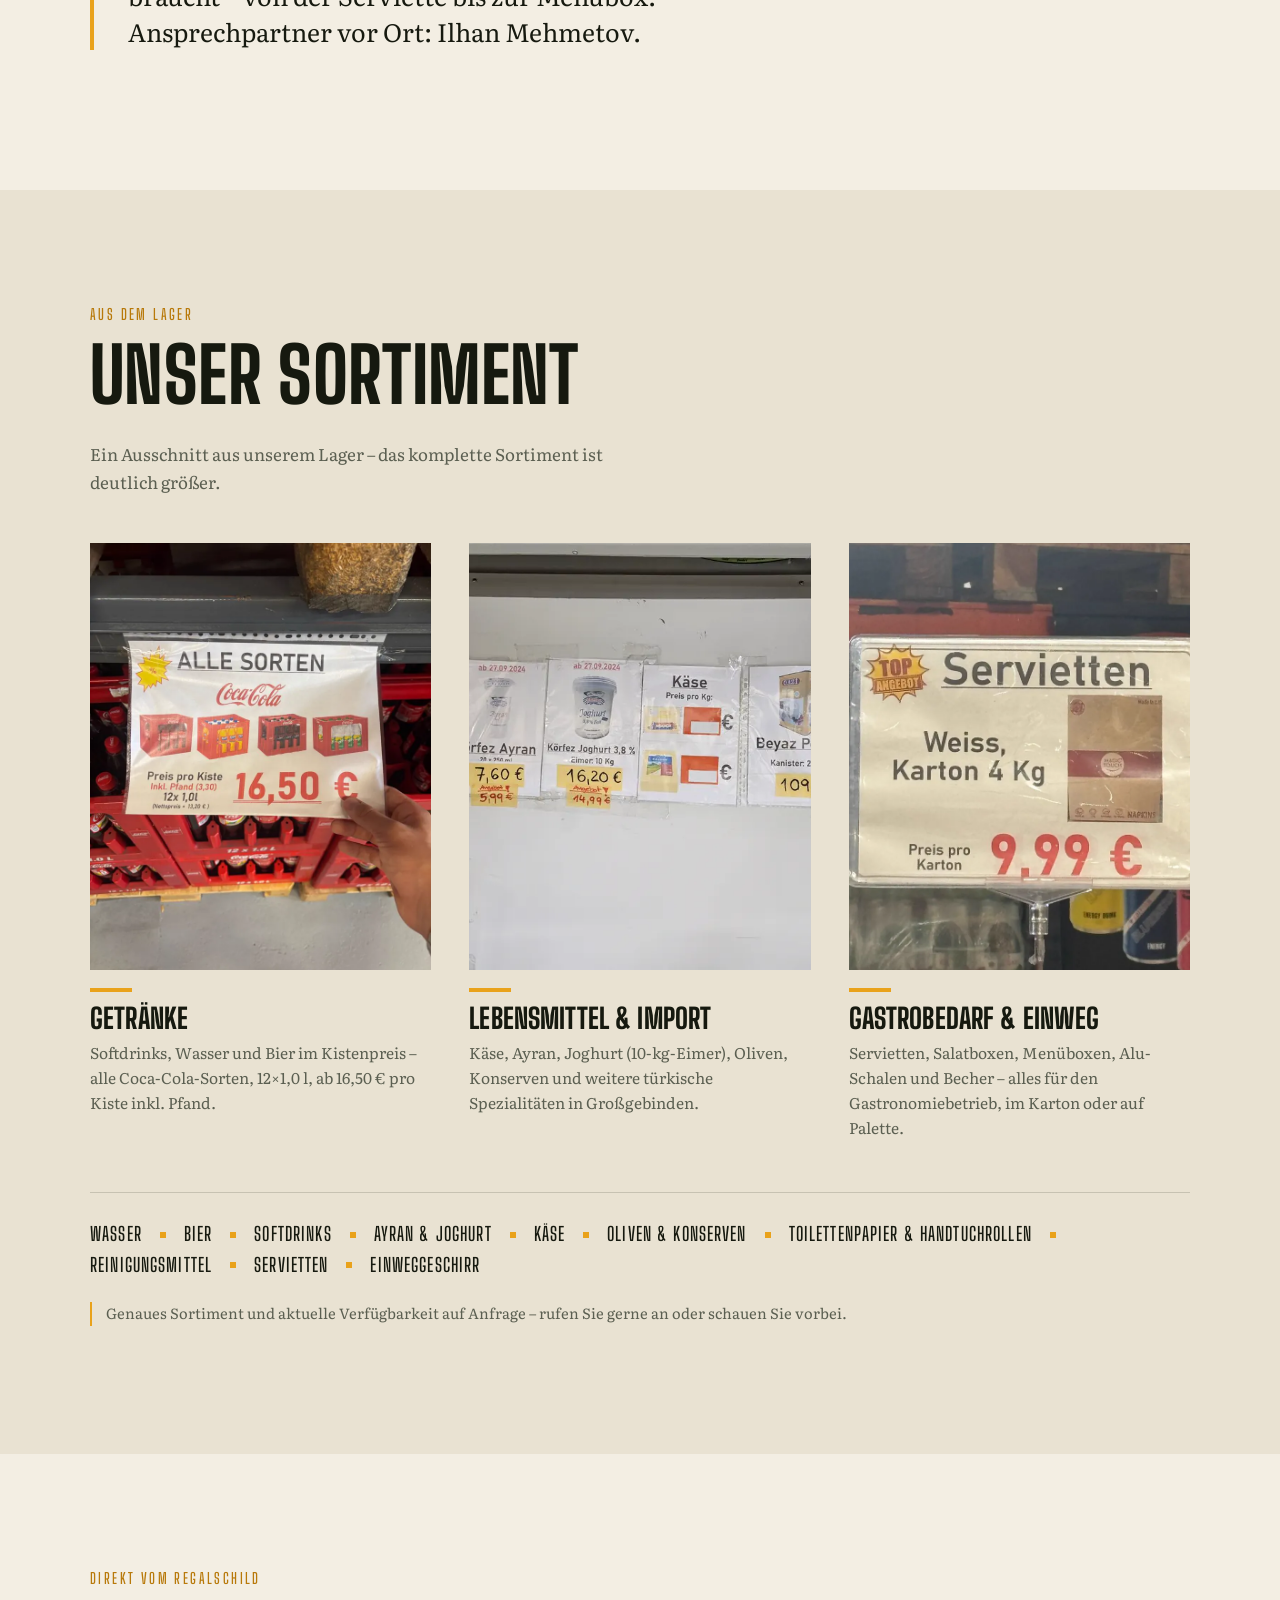
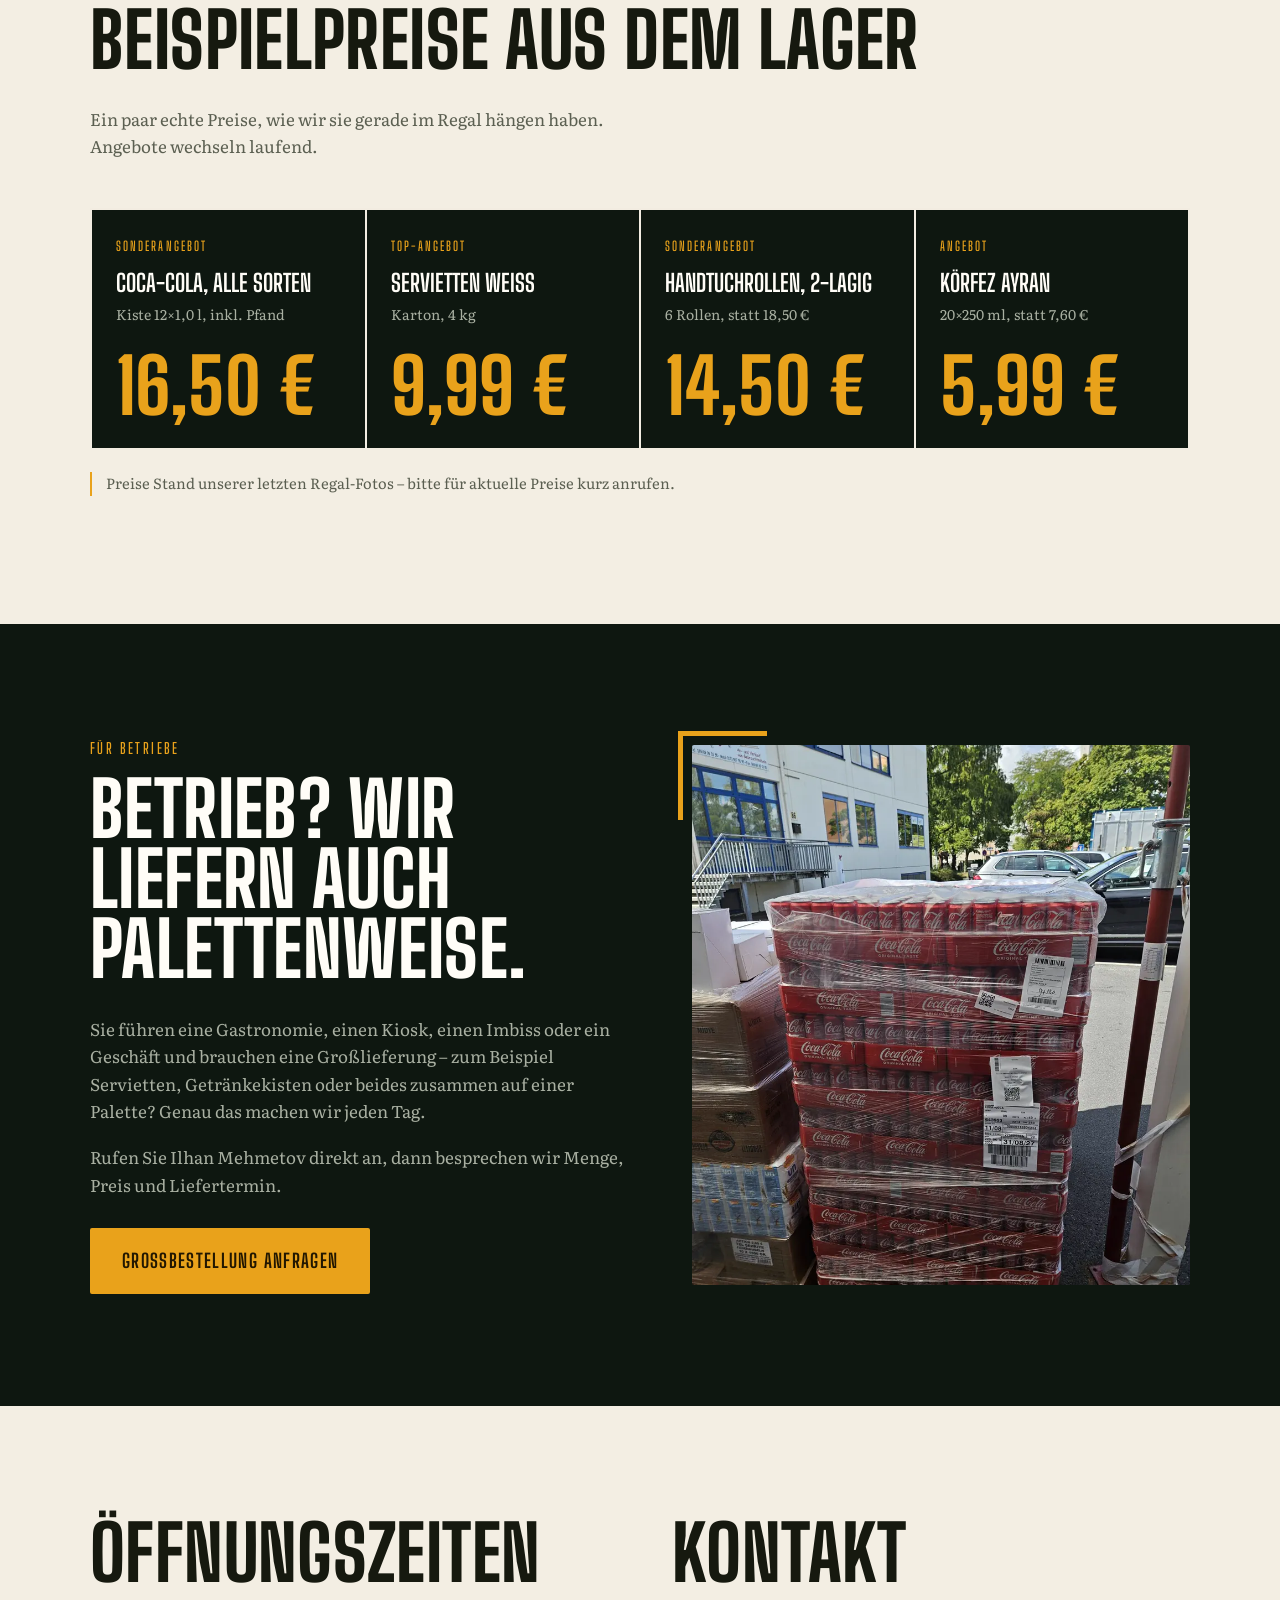
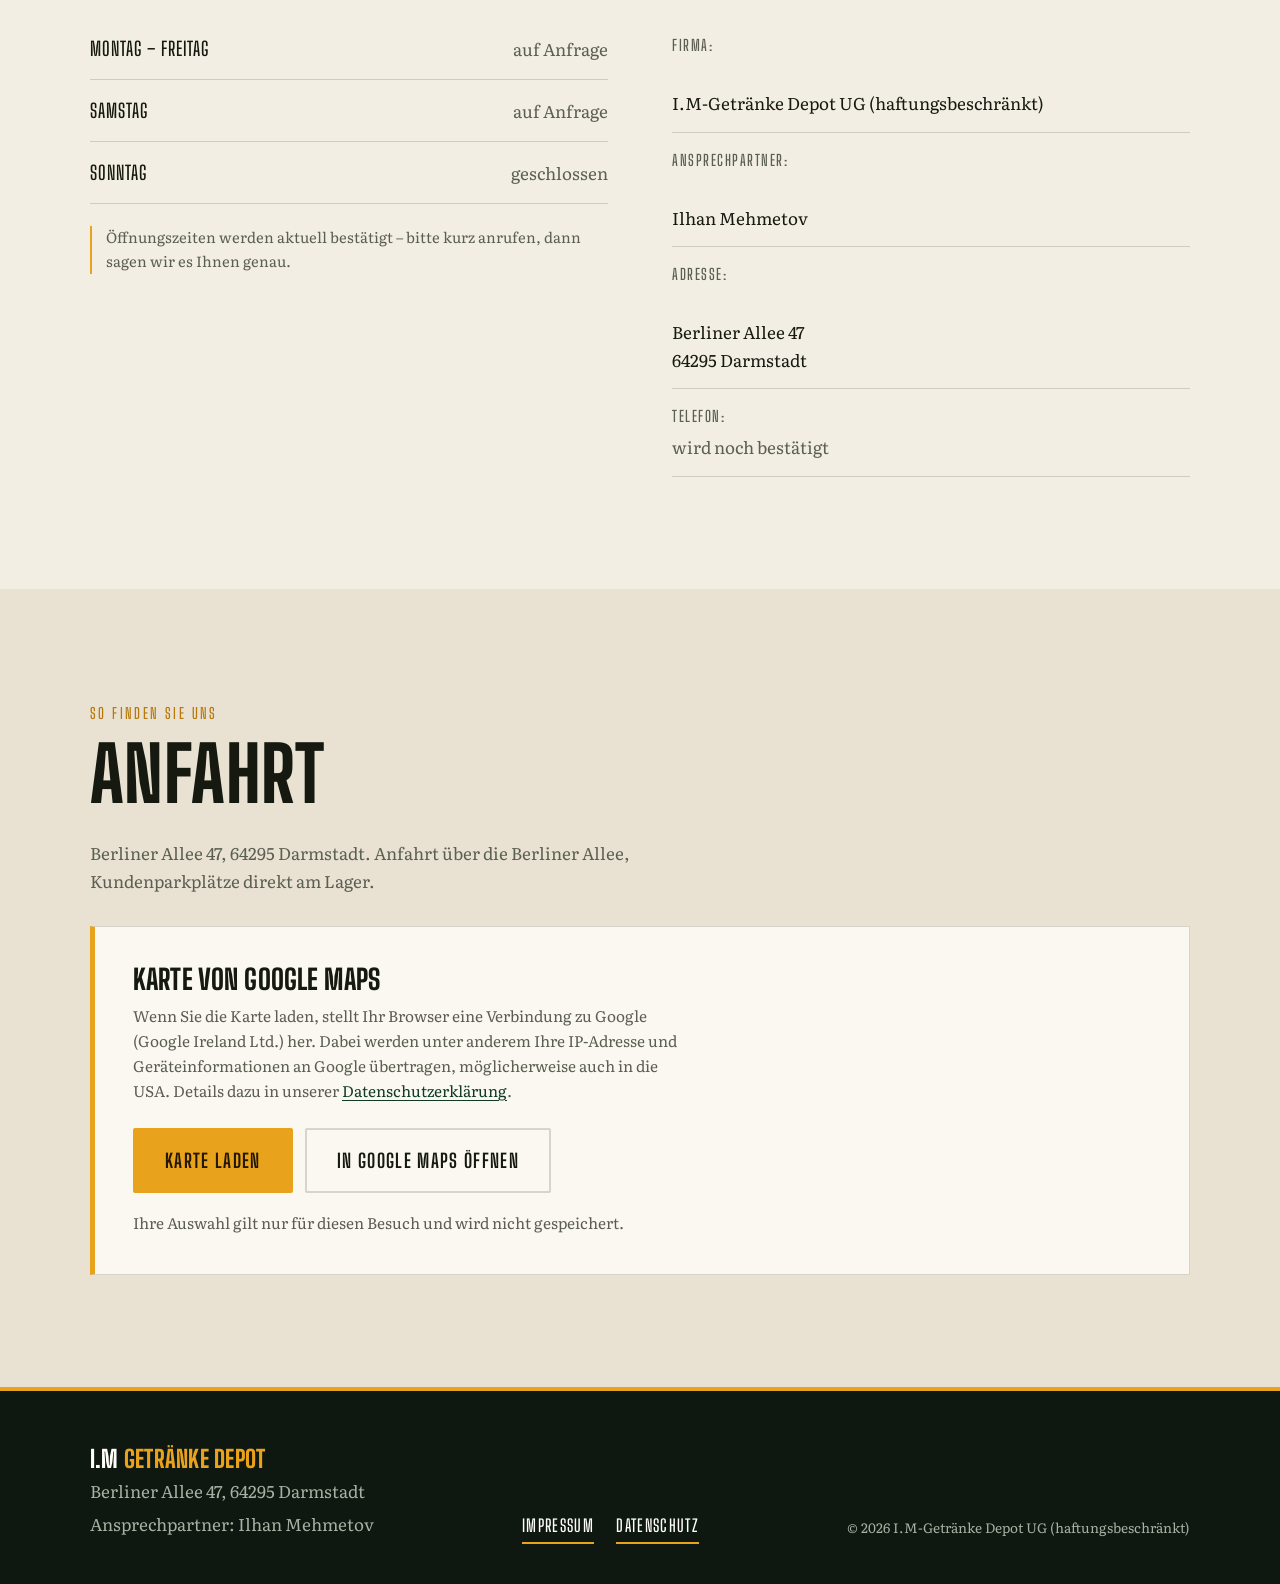
==== commit c572b38c: "Datenschutz, Optik-Ueberarbeitung und technische Grundlagen Rechtliches: - datenschutz.html neu (DSG" ====
--- a/index.html
+++ b/index.html
@@ -3,20 +3,40 @@
 <head>
 <meta charset="UTF-8">
 <meta name="viewport" content="width=device-width, initial-scale=1.0">
-<title>I.M Getränke Depot – Großhandel Darmstadt</title>
-<meta name="description" content="I.M Getränke Depot in Darmstadt – Cash &amp; Carry Großhandel für Getränke, Lebensmittel und Gastrobedarf. Für Gastronomie, Handel und Privatkunden. Berliner Allee 47, 64295 Darmstadt.">
+<title>I.M Getränke Depot Darmstadt – Cash &amp; Carry Großhandel</title>
+<meta name="description" content="I.M Getränke Depot, Berliner Allee 47 in Darmstadt: Cash-&amp;-Carry-Großhandel für Getränke, türkische Lebensmittel und Gastrobedarf. Für Gastronomie, Kiosk, Imbiss und Handel – auch palettenweise.">
+<link rel="canonical" href="https://fidanajeti2009-web.github.io/im-getraenke-depot/">
+<meta name="theme-color" content="#0f6b3c">
+
+<meta property="og:type" content="business.business">
+<meta property="og:locale" content="de_DE">
+<meta property="og:site_name" content="I.M Getränke Depot">
+<meta property="og:title" content="I.M Getränke Depot Darmstadt – Cash &amp; Carry Großhandel">
+<meta property="og:description" content="Getränke, türkische Lebensmittel und Gastrobedarf direkt aus dem Lager. Berliner Allee 47, 64295 Darmstadt.">
+<meta property="og:url" content="https://fidanajeti2009-web.github.io/im-getraenke-depot/">
+<meta property="og:image" content="https://fidanajeti2009-web.github.io/im-getraenke-depot/assets/img/hero-lager.jpg">
+<meta name="twitter:card" content="summary_large_image">
+
+<link rel="icon" href="assets/favicon.svg" type="image/svg+xml">
+<link rel="preload" as="image" href="assets/img/hero-lager.webp" type="image/webp" fetchpriority="high">
+<script>document.documentElement.classList.add("js");</script>
+<link rel="preload" as="font" type="font/woff2" href="assets/fonts/bigshoulders-latin-normal.woff2" crossorigin>
+<link rel="preload" as="font" type="font/woff2" href="assets/fonts/literata-latin-normal.woff2" crossorigin>
+<link rel="stylesheet" href="css/fonts.css">
 <link rel="stylesheet" href="css/style.css">
 </head>
 <body>
 
+<a class="skip-link" href="#inhalt">Zum Inhalt springen</a>
+
 <header class="site-header" id="siteHeader">
   <div class="container header-inner">
     <a href="#top" class="logo">I.M <span>Getränke Depot</span></a>
-    <nav class="main-nav">
-      <button class="nav-toggle" aria-label="Menü öffnen" aria-expanded="false">
+    <nav class="main-nav" aria-label="Hauptnavigation">
+      <button class="nav-toggle" aria-label="Menü öffnen" aria-expanded="false" aria-controls="navList">
         <span></span><span></span><span></span>
       </button>
-      <ul>
+      <ul id="navList">
         <li><a href="#sortiment">Sortiment</a></li>
         <li><a href="#angebote">Angebote</a></li>
         <li><a href="#grosshandel">Großbestellung</a></li>
@@ -28,7 +48,13 @@
 
 <main id="top">
 
-  <section class="hero" style="background-image:url('assets/img/hero-lager.jpg')">
+  <section class="hero">
+    <picture class="hero-media">
+      <source srcset="assets/img/hero-lager.webp" type="image/webp">
+      <img src="assets/img/hero-lager.jpg" width="1200" height="1600"
+           alt="Blick durch einen Lagergang des I.M Getränke Depots: Regale mit Konserven, Gläsern und Kartons bis unter die Decke"
+           fetchpriority="high" decoding="async">
+    </picture>
     <div class="hero-overlay"></div>
     <div class="container hero-inner reveal">
       <p class="hero-kicker">Cash &amp; Carry Großhandel · Darmstadt</p>
@@ -42,26 +68,49 @@
     </div>
   </section>
 
+  <div class="ticker" aria-hidden="true">
+    <div class="ticker-track">
+      <b>Coca-Cola 12&times;1,0 l &middot; 16,50 &euro;</b><i>&bull;</i>
+      <b>Servietten Karton 4 kg &middot; 9,99 &euro;</b><i>&bull;</i>
+      <b>Handtuchrollen 6er &middot; 14,50 &euro;</b><i>&bull;</i>
+      <b>K&ouml;rfez Ayran 20&times;250 ml &middot; 5,99 &euro;</b><i>&bull;</i>
+      <b>Coca-Cola 12&times;1,0 l &middot; 16,50 &euro;</b><i>&bull;</i>
+      <b>Servietten Karton 4 kg &middot; 9,99 &euro;</b><i>&bull;</i>
+      <b>Handtuchrollen 6er &middot; 14,50 &euro;</b><i>&bull;</i>
+      <b>K&ouml;rfez Ayran 20&times;250 ml &middot; 5,99 &euro;</b><i>&bull;</i>
+    </div>
+  </div>
+
+  <div id="inhalt"></div>
+
   <section id="ueber-uns" class="section">
     <div class="container reveal">
+      <p class="eyebrow">Berliner Allee 47 &middot; Darmstadt</p>
       <h2>Ihr Großhandel in Darmstadt</h2>
-      <p class="section-lead">
+      <div class="lead-block">
+      <p>
         Im I.M Getränke Depot in der Berliner Allee finden Sie ein volles Lager statt leerer Regale:
         Softdrinks und Bier im Kistenpreis, türkische und orientalische Feinkost, dazu alles, was ein
         Gastronomiebetrieb an Einwegbedarf braucht – von der Serviette bis zur Menübox. Ansprechpartner
         vor Ort: Ilhan Mehmetov.
       </p>
+      </div>
     </div>
   </section>
 
   <section id="sortiment" class="section section-alt">
     <div class="container">
+      <p class="eyebrow reveal">Aus dem Lager</p>
       <h2 class="reveal">Unser Sortiment</h2>
       <p class="section-lead reveal">Ein Ausschnitt aus unserem Lager – das komplette Sortiment ist deutlich größer.</p>
 
       <div class="photo-card-grid">
         <article class="photo-card reveal">
-          <img src="assets/img/sortiment-getraenke.jpg" alt="Coca-Cola Kisten im Lager mit Preisschild">
+          <picture>
+            <source srcset="assets/img/sortiment-getraenke.webp" type="image/webp">
+            <img src="assets/img/sortiment-getraenke.jpg" width="750" height="1000" loading="lazy" decoding="async"
+                 alt="Gestapelte Coca-Cola-Kisten im Lager mit Preisschild">
+          </picture>
           <div class="photo-card-body">
             <h3>Getränke</h3>
             <p>Softdrinks, Wasser und Bier im Kistenpreis – alle Coca-Cola-Sorten, 12×1,0&nbsp;l,
@@ -69,7 +118,11 @@
           </div>
         </article>
         <article class="photo-card reveal">
-          <img src="assets/img/sortiment-lebensmittel.jpg" alt="Preisschilder für Ayran, Joghurt und Käse im Lager">
+          <picture>
+            <source srcset="assets/img/sortiment-lebensmittel.webp" type="image/webp">
+            <img src="assets/img/sortiment-lebensmittel.jpg" width="1000" height="750" loading="lazy" decoding="async"
+                 alt="Regal mit Preisschildern für Ayran, Joghurt und Käse">
+          </picture>
           <div class="photo-card-body">
             <h3>Lebensmittel &amp; Import</h3>
             <p>Käse, Ayran, Joghurt (10-kg-Eimer), Oliven, Konserven und weitere türkische
@@ -77,7 +130,11 @@
           </div>
         </article>
         <article class="photo-card reveal">
-          <img src="assets/img/sortiment-gastro.jpg" alt="Servietten-Karton mit Preisschild im Lager">
+          <picture>
+            <source srcset="assets/img/sortiment-gastro.webp" type="image/webp">
+            <img src="assets/img/sortiment-gastro.jpg" width="750" height="1000" loading="lazy" decoding="async"
+                 alt="Karton mit weißen Servietten und Preisschild im Gastrobedarf-Regal">
+          </picture>
           <div class="photo-card-body">
             <h3>Gastrobedarf &amp; Einweg</h3>
             <p>Servietten, Salatboxen, Menüboxen, Alu-Schalen und Becher – alles für den
@@ -86,24 +143,25 @@
         </article>
       </div>
 
-      <div class="chip-row reveal">
-        <span class="chip">Wasser</span>
-        <span class="chip">Bier</span>
-        <span class="chip">Softdrinks</span>
-        <span class="chip">Ayran &amp; Joghurt</span>
-        <span class="chip">Käse</span>
-        <span class="chip">Oliven &amp; Konserven</span>
-        <span class="chip">Toilettenpapier &amp; Handtuchrollen</span>
-        <span class="chip">Reinigungsmittel</span>
-        <span class="chip">Servietten</span>
-        <span class="chip">Einweggeschirr</span>
-      </div>
+      <ul class="chip-row reveal">
+        <li class="chip">Wasser</li>
+        <li class="chip">Bier</li>
+        <li class="chip">Softdrinks</li>
+        <li class="chip">Ayran &amp; Joghurt</li>
+        <li class="chip">Käse</li>
+        <li class="chip">Oliven &amp; Konserven</li>
+        <li class="chip">Toilettenpapier &amp; Handtuchrollen</li>
+        <li class="chip">Reinigungsmittel</li>
+        <li class="chip">Servietten</li>
+        <li class="chip">Einweggeschirr</li>
+      </ul>
       <p class="note reveal">Genaues Sortiment und aktuelle Verfügbarkeit auf Anfrage – rufen Sie gerne an oder schauen Sie vorbei.</p>
     </div>
   </section>
 
   <section id="angebote" class="section">
     <div class="container">
+      <p class="eyebrow reveal">Direkt vom Regalschild</p>
       <h2 class="reveal">Beispielpreise aus dem Lager</h2>
       <p class="section-lead reveal">Ein paar echte Preise, wie wir sie gerade im Regal hängen haben. Angebote wechseln laufend.</p>
       <div class="price-grid reveal">
@@ -139,7 +197,8 @@
   <section id="grosshandel" class="section section-dark">
     <div class="container two-col-uneven">
       <div class="reveal">
-        <h2>Betrieb? Wir liefern auch palettenweise.</h2>
+        <p class="eyebrow reveal">F&uuml;r Betriebe</p>
+      <h2>Betrieb? Wir liefern auch palettenweise.</h2>
         <p>
           Sie führen eine Gastronomie, einen Kiosk, einen Imbiss oder ein Geschäft und brauchen
           eine Großlieferung – zum Beispiel Servietten, Getränkekisten oder beides zusammen auf
@@ -150,8 +209,13 @@
           <a href="#kontakt" class="btn btn-primary js-scroll">Großbestellung anfragen</a>
         </div>
       </div>
-      <div class="reveal">
-        <img class="rounded-photo" src="assets/img/grosslieferung.jpg" alt="Fertig verpackte Palette Getränke zur Lieferung">
+      <div class="reveal bleed-photo">
+        <picture>
+          <source srcset="assets/img/grosslieferung.webp" type="image/webp">
+          <img class="rounded-photo" src="assets/img/grosslieferung.jpg" width="900" height="1200"
+               loading="lazy" decoding="async"
+               alt="Fertig gestapelte und gesicherte Palette mit Getränken, bereit zur Auslieferung">
+        </picture>
       </div>
     </div>
   </section>
@@ -169,12 +233,14 @@
         </table>
         <p class="note">Öffnungszeiten werden aktuell bestätigt – bitte kurz anrufen, dann sagen wir es Ihnen genau.</p>
       </div>
-      <div class="reveal">
+      <div class="reveal" id="kontakt">
         <h2>Kontakt</h2>
         <ul class="contact-list">
-          <li><strong>Firma:</strong><br>I.M Getränke Depot</li>
+          <li><strong>Firma:</strong><br>I.M-Getränke Depot UG (haftungsbeschränkt)</li>
           <li><strong>Ansprechpartner:</strong><br>Ilhan Mehmetov</li>
           <li><strong>Adresse:</strong><br>Berliner Allee 47<br>64295 Darmstadt</li>
+          <!-- TODO(Betrieb): echte Rufnummer eintragen, dann <span class="tbd"> durch
+               <a href="tel:+49..."> ersetzen. Zweite Stelle: JSON-LD unten ("telephone"). -->
           <li><strong>Telefon:</strong> <span class="tbd">wird noch bestätigt</span></li>
         </ul>
       </div>
@@ -183,34 +249,76 @@
 
   <section id="anfahrt" class="section section-alt">
     <div class="container reveal">
+      <p class="eyebrow reveal">So finden Sie uns</p>
       <h2>Anfahrt</h2>
+      <p class="section-lead">Berliner Allee 47, 64295 Darmstadt. Anfahrt über die Berliner Allee,
+        Kundenparkplätze direkt am Lager.</p>
+
       <div class="map-wrap">
-        <iframe
-          title="Karte I.M Getränke Depot"
-          src="https://www.google.com/maps?q=Berliner+Allee+47,+64295+Darmstadt&output=embed"
-          width="100%" height="400" style="border:0;" allowfullscreen="" loading="lazy">
-        </iframe>
+        <div class="map-consent" id="mapConsent">
+          <h3>Karte von Google Maps</h3>
+          <p>
+            Wenn Sie die Karte laden, stellt Ihr Browser eine Verbindung zu Google
+            (Google Ireland Ltd.) her. Dabei werden unter anderem Ihre IP-Adresse und
+            Geräteinformationen an Google übertragen, möglicherweise auch in die USA.
+            Details dazu in unserer <a href="datenschutz.html">Datenschutzerklärung</a>.
+          </p>
+          <div class="map-consent-actions">
+            <button type="button" class="btn btn-primary" id="mapLoadBtn">Karte laden</button>
+            <a class="btn btn-ghost" href="https://www.google.com/maps/search/?api=1&amp;query=Berliner+Allee+47%2C+64295+Darmstadt"
+               target="_blank" rel="noopener noreferrer">In Google Maps öffnen</a>
+          </div>
+          <p class="map-consent-note">Ihre Auswahl gilt nur für diesen Besuch und wird nicht gespeichert.</p>
+        </div>
       </div>
     </div>
   </section>
 
 </main>
 
-<footer id="kontakt" class="site-footer">
+<footer class="site-footer">
   <div class="container footer-inner">
     <div>
       <p class="logo footer-logo">I.M <span>Getränke Depot</span></p>
       <p>Berliner Allee 47, 64295 Darmstadt</p>
       <p>Ansprechpartner: Ilhan Mehmetov</p>
     </div>
-    <div class="footer-links">
+    <nav class="footer-links" aria-label="Rechtliches">
       <a href="impressum.html">Impressum</a>
-    </div>
-    <p class="copyright">&copy; <span id="year"></span> I.M Getränke Depot</p>
+      <a href="datenschutz.html">Datenschutz</a>
+    </nav>
+    <p class="copyright">&copy; <span id="year"></span> I.M-Getränke Depot UG (haftungsbeschränkt)</p>
   </div>
 </footer>
 
 <button id="backToTop" class="back-to-top" aria-label="Nach oben scrollen">↑</button>
+
+<script type="application/ld+json">
+{
+  "@context": "https://schema.org",
+  "@type": "WholesaleStore",
+  "name": "I.M Getränke Depot",
+  "legalName": "I.M-Getränke Depot UG (haftungsbeschränkt)",
+  "description": "Cash-&-Carry-Großhandel in Darmstadt für Getränke, türkische Lebensmittel und Gastrobedarf. Beliefert Gastronomie, Kioske, Imbisse und Einzelhandel, auch palettenweise, und verkauft an Privatkunden.",
+  "url": "https://fidanajeti2009-web.github.io/im-getraenke-depot/",
+  "image": "https://fidanajeti2009-web.github.io/im-getraenke-depot/assets/img/hero-lager.jpg",
+  "address": {
+    "@type": "PostalAddress",
+    "streetAddress": "Berliner Allee 47",
+    "postalCode": "64295",
+    "addressLocality": "Darmstadt",
+    "addressRegion": "Hessen",
+    "addressCountry": "DE"
+  },
+  "areaServed": "Rhein-Main-Gebiet",
+  "employee": { "@type": "Person", "name": "Ilhan Mehmetov" }
+}
+</script>
+<!-- TODO(Betrieb): sobald bestätigt, hier ergänzen:
+     "telephone": "+49...", und
+     "openingHoursSpecification": [{ "@type": "OpeningHoursSpecification",
+       "dayOfWeek": ["Monday","Tuesday","Wednesday","Thursday","Friday"],
+       "opens": "08:00", "closes": "18:00" }]  -->
 
 <script src="js/script.js"></script>
 </body>
--- a/css/fonts.css
+++ b/css/fonts.css
@@ -0,0 +1,40 @@
+/* Selbst gehostete Schriften (SIL Open Font License).
+   Bewusst NICHT ueber das Google-Fonts-CDN eingebunden: das wuerde bei jedem
+   Seitenaufruf die IP der Besucher an Google senden (LG Muenchen, 20.01.2022)
+   und der Datenschutzerklaerung widersprechen. */
+
+@font-face {
+  font-family: 'Big Shoulders Display';
+  font-style: normal;
+  font-weight: 400 800;
+  font-display: swap;
+  src: url('../assets/fonts/bigshoulders-latin-ext-normal.woff2') format('woff2');
+  unicode-range: U+0100-02BA, U+02BD-02C5, U+02C7-02CC, U+02CE-02D7, U+02DD-02FF, U+0304, U+0308, U+0329, U+1D00-1DBF, U+1E00-1E9F, U+1EF2-1EFF, U+2020, U+20A0-20AB, U+20AD-20C0, U+2113, U+2C60-2C7F, U+A720-A7FF;
+}
+
+@font-face {
+  font-family: 'Big Shoulders Display';
+  font-style: normal;
+  font-weight: 400 800;
+  font-display: swap;
+  src: url('../assets/fonts/bigshoulders-latin-normal.woff2') format('woff2');
+  unicode-range: U+0000-00FF, U+0131, U+0152-0153, U+02BB-02BC, U+02C6, U+02DA, U+02DC, U+0304, U+0308, U+0329, U+2000-206F, U+20AC, U+2122, U+2191, U+2193, U+2212, U+2215, U+FEFF, U+FFFD;
+}
+
+@font-face {
+  font-family: 'Literata';
+  font-style: normal;
+  font-weight: 400 600;
+  font-display: swap;
+  src: url('../assets/fonts/literata-latin-ext-normal.woff2') format('woff2');
+  unicode-range: U+0100-02BA, U+02BD-02C5, U+02C7-02CC, U+02CE-02D7, U+02DD-02FF, U+0304, U+0308, U+0329, U+1D00-1DBF, U+1E00-1E9F, U+1EF2-1EFF, U+2020, U+20A0-20AB, U+20AD-20C0, U+2113, U+2C60-2C7F, U+A720-A7FF;
+}
+
+@font-face {
+  font-family: 'Literata';
+  font-style: normal;
+  font-weight: 400 600;
+  font-display: swap;
+  src: url('../assets/fonts/literata-latin-normal.woff2') format('woff2');
+  unicode-range: U+0000-00FF, U+0131, U+0152-0153, U+02BB-02BC, U+02C6, U+02DA, U+02DC, U+0304, U+0308, U+0329, U+2000-206F, U+20AC, U+2122, U+2191, U+2193, U+2212, U+2215, U+FEFF, U+FFFD;
+}
--- a/css/style.css
+++ b/css/style.css
@@ -1,96 +1,198 @@
+/* =============================================================
+   I.M Getränke Depot – Stylesheet
+   Optik-Überarbeitung 02.09.2026 (Laptop Adam).
+   Inhalte unverändert, nur das Design-System ist neu.
+
+   Idee: Markthalle statt Startup. Kräftiges Kraftpapier-Beige,
+   fast schwarzes Grün als dominante Farbe, Bernstein NUR für
+   Preise und Aktionen. Schmale, industrielle Display-Schrift
+   (Big Shoulders) gegen eine warme Serife im Fließtext (Literata).
+   Ecken sind fast eckig – Regal, nicht App.
+   ============================================================= */
+
 :root {
-  --color-bg: #ffffff;
-  --color-bg-alt: #f4f6f5;
-  --color-bg-dark: #14201a;
-  --color-text: #1b1f1e;
-  --color-text-muted: #5b6560;
-  --color-primary: #0f6b3c;
-  --color-primary-dark: #0a4d2a;
-  --color-accent: #e8b23a;
-  --radius: 10px;
-  --max-width: 1120px;
+  /* Flächen */
+  --paper:      #F3EEE3;
+  --paper-2:    #E9E2D2;
+  --card:       #FBF8F1;
+  --dark:       #0E1710;
+  --dark-2:     #16241A;
+
+  /* Schrift */
+  --ink:        #16190F;
+  --ink-soft:   #5B5F51;
+  --on-dark:    #EDE8DC;
+  --on-dark-soft:#A9B0A2;
+
+  /* Marke */
+  --green:      #1B5E33;
+  --green-deep: #0F3C21;
+  --amber:      #E9A21B;
+  --amber-deep: #B8790A;
+
+  --line:       rgba(22,25,15,.16);
+  --line-dark:  rgba(237,232,220,.18);
+
+  --radius: 2px;
+  --max-width: 1180px;
+
+  --font-display: "Big Shoulders Display", "Arial Narrow", Impact, sans-serif;
+  --font-body: "Literata", Georgia, "Times New Roman", serif;
+
+  /* Kompatibilität: alte Variablennamen aus der ersten Fassung */
+  --color-bg: var(--paper);
+  --color-bg-alt: var(--paper-2);
+  --color-bg-dark: var(--dark);
+  --color-text: var(--ink);
+  --color-text-muted: var(--ink-soft);
+  --color-primary: var(--green);
+  --color-primary-dark: var(--green-deep);
+  --color-accent: var(--amber);
 }
 
 * { box-sizing: border-box; }
-
 html { scroll-behavior: smooth; }
 
 body {
   margin: 0;
-  font-family: "Segoe UI", system-ui, -apple-system, sans-serif;
-  color: var(--color-text);
-  background: var(--color-bg);
-  line-height: 1.5;
-}
-
-h1, h2, h3 { line-height: 1.2; margin: 0 0 .5em; }
-p { margin: 0 0 1em; }
-a { color: var(--color-primary-dark); }
+  background: var(--paper);
+  color: var(--ink);
+  font-family: var(--font-body);
+  font-size: 17px;
+  line-height: 1.62;
+  -webkit-font-smoothing: antialiased;
+  overflow-x: hidden;
+}
+
+img { max-width: 100%; }
 
 .container {
   max-width: var(--max-width);
   margin: 0 auto;
-  padding: 0 20px;
-}
-
-/* Reveal-on-scroll */
-.reveal {
-  opacity: 0;
-  transform: translateY(18px);
-  transition: opacity .6s ease, transform .6s ease;
-}
-.reveal.is-visible { opacity: 1; transform: none; }
-
-/* Header */
+  padding: 0 clamp(20px, 4vw, 40px);
+}
+
+/* ---------- Typografie ---------- */
+
+h1, h2, h3 {
+  font-family: var(--font-display);
+  font-weight: 800;
+  text-transform: uppercase;
+  letter-spacing: .005em;
+  line-height: .92;
+  margin: 0 0 .4em;
+}
+h2 { font-size: clamp(38px, 6vw, 76px); }
+h3 { font-size: clamp(22px, 2.4vw, 28px); line-height: 1; }
+
+p { margin: 0 0 1.1em; }
+a { color: var(--green-deep); text-underline-offset: 3px; }
+
+.section-lead {
+  color: var(--ink-soft);
+  max-width: 34em;
+  font-size: 1.06rem;
+}
+
+/* Kleine Auszeichnungszeile über den Überschriften */
+.eyebrow, .hero-kicker, .price-tag-label {
+  font-family: var(--font-display);
+  font-weight: 600;
+  text-transform: uppercase;
+  letter-spacing: .16em;
+  font-size: 15px;
+  color: var(--amber-deep);
+  margin: 0 0 14px;
+  display: block;
+}
+
+.note {
+  color: var(--ink-soft);
+  font-size: .92rem;
+  margin-top: 22px;
+  padding-left: 14px;
+  border-left: 2px solid var(--amber);
+}
+.tbd { color: var(--ink-soft); }
+.section-dark .note { color: var(--on-dark-soft); }
+
+/* Tastatur-Zugänglichkeit */
+.skip-link {
+  position: absolute;
+  left: 12px; top: -60px;
+  z-index: 100;
+  background: var(--ink);
+  color: var(--paper);
+  padding: 12px 20px;
+  font-family: var(--font-display);
+  font-weight: 600;
+  text-transform: uppercase;
+  letter-spacing: .1em;
+  text-decoration: none;
+  transition: top .15s ease;
+}
+.skip-link:focus { top: 12px; }
+
+:focus-visible { outline: 3px solid var(--amber); outline-offset: 3px; }
+
+/* ---------- Kopfzeile ---------- */
+
 .site-header {
   position: sticky;
   top: 0;
   z-index: 50;
-  background: rgba(255,255,255,.92);
-  backdrop-filter: blur(6px);
-  border-bottom: 1px solid #e6e9e7;
-  transition: box-shadow .2s ease;
-}
-.site-header.is-scrolled { box-shadow: 0 2px 14px rgba(0,0,0,.08); }
+  background: rgba(243,238,227,.94);
+  backdrop-filter: blur(8px);
+  border-bottom: 1px solid var(--line);
+}
+.site-header.is-scrolled { box-shadow: 0 1px 0 var(--line), 0 10px 24px rgba(22,25,15,.07); }
 
 .header-inner {
   display: flex;
   align-items: center;
   justify-content: space-between;
-  height: 68px;
+  height: 70px;
 }
 
 .logo {
-  font-weight: 700;
-  font-size: 1.25rem;
+  font-family: var(--font-display);
+  font-weight: 800;
+  text-transform: uppercase;
+  font-size: 1.7rem;
+  letter-spacing: .01em;
   text-decoration: none;
-  color: var(--color-text);
-}
-.logo span { color: var(--color-primary); }
+  color: var(--ink);
+  line-height: 1;
+}
+.logo span { color: var(--green); }
 
 .main-nav ul {
   list-style: none;
   display: flex;
-  gap: 28px;
+  gap: 30px;
   margin: 0;
   padding: 0;
 }
 .main-nav a {
+  font-family: var(--font-display);
+  font-weight: 600;
+  font-size: 1.12rem;
+  text-transform: uppercase;
+  letter-spacing: .07em;
   text-decoration: none;
-  color: var(--color-text);
-  font-weight: 500;
+  color: var(--ink);
   position: relative;
+  padding: 4px 0;
 }
 .main-nav a::after {
   content: "";
   position: absolute;
-  left: 0; bottom: -4px;
-  width: 0; height: 2px;
-  background: var(--color-primary);
+  left: 0; bottom: 0;
+  width: 0; height: 3px;
+  background: var(--amber);
   transition: width .2s ease;
 }
 .main-nav a:hover::after { width: 100%; }
-.main-nav a:hover { color: var(--color-primary); }
 
 .nav-toggle {
   display: none;
@@ -101,228 +203,415 @@
   cursor: pointer;
   padding: 8px;
 }
-.nav-toggle span {
-  width: 24px;
-  height: 2px;
-  background: var(--color-text);
-  display: block;
-  transition: transform .2s ease, opacity .2s ease;
-}
-
-/* Hero */
+.nav-toggle span { width: 26px; height: 2px; background: var(--ink); display: block; }
+
+/* ---------- Hero ---------- */
+
 .hero {
   position: relative;
-  padding: 130px 0 100px;
-  background-size: cover;
-  background-position: center;
-  color: #fff;
+  min-height: min(88vh, 780px);
+  display: flex;
+  align-items: flex-end;
+  padding: 120px 0 0;
   overflow: hidden;
+  background: var(--dark);
+  color: var(--on-dark);
+}
+.hero-media { position: absolute; inset: 0; display: block; }
+.hero-media img {
+  width: 100%; height: 100%;
+  object-fit: cover;
+  object-position: center 44%;
+  display: block;
 }
 .hero-overlay {
-  position: absolute;
-  inset: 0;
-  background: linear-gradient(135deg, rgba(10,77,42,.92), rgba(15,32,26,.82));
-}
-.hero-inner { position: relative; max-width: 640px; }
-.hero-kicker {
-  text-transform: uppercase;
-  letter-spacing: .08em;
-  font-size: .85rem;
-  color: var(--color-accent);
-  font-weight: 700;
-  margin-bottom: 12px;
-}
-.hero h1 { font-size: 2.6rem; }
-.hero-text { font-size: 1.1rem; opacity: .92; }
-.hero-actions { display: flex; gap: 16px; margin-top: 28px; flex-wrap: wrap; }
+  position: absolute; inset: 0;
+  background:
+    linear-gradient(96deg,
+      rgba(10,20,13,.93) 0%,
+      rgba(10,20,13,.84) 34%,
+      rgba(10,20,13,.42) 66%,
+      rgba(10,20,13,.18) 100%),
+    linear-gradient(to top, rgba(8,15,10,.85) 0%, rgba(8,15,10,0) 42%);
+}
+.hero-inner { position: relative; max-width: 780px; padding-bottom: clamp(40px, 7vh, 84px); }
+
+.hero .hero-kicker { color: var(--amber); letter-spacing: .22em; }
+
+.hero h1 {
+  font-size: clamp(48px, 9.5vw, 116px);
+  line-height: .88;
+  margin: 0 0 22px;
+  color: #FFFDF7;
+}
+.hero-text {
+  font-size: clamp(17px, 1.6vw, 20px);
+  color: rgba(237,232,220,.9);
+  max-width: 32em;
+}
+.hero-actions { display: flex; gap: 14px; margin-top: 30px; flex-wrap: wrap; }
+
+/* Gestaffelter Auftritt beim Laden */
+html.js .hero-inner > * { opacity: 0; transform: translateY(22px); }
+html.js .hero-inner.entered > * { animation: heroIn .7s cubic-bezier(.2,.7,.2,1) forwards; }
+html.js .hero-inner.entered > *:nth-child(1) { animation-delay: .05s; }
+html.js .hero-inner.entered > *:nth-child(2) { animation-delay: .17s; }
+html.js .hero-inner.entered > *:nth-child(3) { animation-delay: .29s; }
+html.js .hero-inner.entered > *:nth-child(4) { animation-delay: .41s; }
+@keyframes heroIn { to { opacity: 1; transform: none; } }
+
+/* ---------- Preisband unter dem Hero ---------- */
+
+.ticker {
+  background: var(--amber);
+  color: #221701;
+  border-top: 3px solid var(--ink);
+  border-bottom: 3px solid var(--ink);
+  overflow: hidden;
+  white-space: nowrap;
+}
+.ticker-track {
+  display: inline-flex;
+  align-items: center;
+  gap: 0;
+  padding: 11px 0;
+  animation: tickerRun 34s linear infinite;
+  will-change: transform;
+}
+.ticker-track b {
+  font-family: var(--font-display);
+  font-weight: 800;
+  text-transform: uppercase;
+  font-size: 1.35rem;
+  letter-spacing: .04em;
+  padding: 0 22px;
+  font-variant-numeric: tabular-nums;
+}
+.ticker-track i { font-style: normal; opacity: .55; }
+@keyframes tickerRun { from { transform: translateX(0); } to { transform: translateX(-50%); } }
+.ticker:hover .ticker-track { animation-play-state: paused; }
+
+/* ---------- Abschnitte ---------- */
+
+.section { padding: clamp(64px, 9vw, 112px) 0; }
+.section-alt { background: var(--paper-2); }
+.section-dark { background: var(--dark); color: var(--on-dark); }
+.section-dark h2, .section-dark h3 { color: #FFFDF7; }
+.section-dark p, .section-dark .section-lead { color: var(--on-dark-soft); }
+.section-dark .eyebrow { color: var(--amber); }
+
+/* Reveal beim Scrollen. Versteckt wird nur, wenn JavaScript wirklich
+   läuft – ohne JS bleibt die Seite vollständig lesbar. */
+.reveal { transition: opacity .7s ease, transform .7s cubic-bezier(.2,.7,.2,1); }
+html.js .reveal { opacity: 0; transform: translateY(26px); }
+html.js .reveal.is-visible { opacity: 1; transform: none; }
+
+/* Intro-Absatz mit Bernstein-Linie */
+.lead-block {
+  border-left: 4px solid var(--amber);
+  padding-left: clamp(20px, 3vw, 34px);
+  max-width: 42em;
+}
+.lead-block p {
+  font-size: clamp(19px, 2.1vw, 25px);
+  line-height: 1.45;
+  color: var(--ink);
+}
+
+/* ---------- Buttons ---------- */
 
 .btn {
   display: inline-block;
-  padding: 12px 26px;
+  padding: 15px 30px;
   border-radius: var(--radius);
   text-decoration: none;
-  font-weight: 600;
-  transition: transform .15s ease, background .15s ease, box-shadow .15s ease;
-}
-.btn:hover { transform: translateY(-2px); box-shadow: 0 8px 20px rgba(0,0,0,.18); }
-.btn:active { transform: translateY(0); }
-.btn-primary { background: var(--color-accent); color: #2b2000; }
-.btn-primary:hover { background: #f2c25a; }
-.btn-outline { background: transparent; color: #fff; border: 1.5px solid rgba(255,255,255,.7); }
-.btn-outline:hover { background: rgba(255,255,255,.12); }
-
-/* Sections */
-.section { padding: 72px 0; }
-.section-alt { background: var(--color-bg-alt); }
-.section-dark { background: var(--color-bg-dark); color: #eef1ef; }
-.section-dark p { color: #c7d0cb; }
-.section-lead { color: var(--color-text-muted); max-width: 620px; }
-
-/* Photo cards (Sortiment) */
+  font-family: var(--font-display);
+  font-weight: 700;
+  font-size: 1.2rem;
+  text-transform: uppercase;
+  letter-spacing: .07em;
+  border: 2px solid transparent;
+  cursor: pointer;
+  transition: background .15s ease, color .15s ease, transform .1s ease;
+}
+.btn:active { transform: translateY(1px); }
+.btn-primary { background: var(--amber); color: #221701; border-color: var(--amber); }
+.btn-primary:hover { background: #FFB92E; }
+.btn-outline { background: transparent; color: #FFFDF7; border-color: rgba(255,253,247,.55); }
+.btn-outline:hover { background: rgba(255,253,247,.12); border-color: #FFFDF7; }
+.btn-ghost { background: transparent; color: var(--ink); border-color: var(--line); }
+.btn-ghost:hover { background: var(--paper-2); border-color: var(--ink); }
+
+/* ---------- Sortiment: große Fotos ohne Karten-Rahmen ---------- */
+
 .photo-card-grid {
   display: grid;
-  grid-template-columns: repeat(auto-fit, minmax(260px, 1fr));
-  gap: 24px;
-  margin-top: 32px;
-}
-.photo-card {
-  background: #fff;
-  border-radius: var(--radius);
-  overflow: hidden;
-  border: 1px solid #e6e9e7;
-  transition: transform .2s ease, box-shadow .2s ease;
-}
-.photo-card:hover { transform: translateY(-4px); box-shadow: 0 14px 28px rgba(0,0,0,.1); }
-.photo-card img { width: 100%; height: 200px; object-fit: cover; display: block; }
-.photo-card-body { padding: 18px 20px; }
-.photo-card-body h3 { color: var(--color-primary-dark); font-size: 1.05rem; }
-.photo-card-body p { margin: 0; color: var(--color-text-muted); font-size: .95rem; }
-
+  grid-template-columns: repeat(auto-fit, minmax(270px, 1fr));
+  gap: clamp(22px, 3vw, 38px);
+  margin-top: 48px;
+}
+.photo-card { background: none; border: 0; }
+.photo-card picture { display: block; overflow: hidden; background: var(--paper-2); }
+.photo-card img {
+  width: 100%;
+  aspect-ratio: 4 / 5;
+  height: auto;
+  object-fit: cover;
+  display: block;
+  transition: transform .5s cubic-bezier(.2,.7,.2,1);
+}
+.photo-card:hover img { transform: scale(1.04); }
+.photo-card-body { padding: 18px 0 0; }
+.photo-card-body h3 { color: var(--ink); margin-bottom: 8px; }
+.photo-card-body h3::before {
+  content: "";
+  display: block;
+  width: 42px; height: 4px;
+  background: var(--amber);
+  margin-bottom: 12px;
+}
+.photo-card-body p { color: var(--ink-soft); font-size: .97rem; margin: 0; }
+
+/* Regal-Index statt Chip-Wolke */
 .chip-row {
+  list-style: none;
+  margin: 52px 0 0;
+  padding: 26px 0 0;
+  border-top: 1px solid var(--line);
   display: flex;
   flex-wrap: wrap;
-  gap: 10px;
-  margin-top: 28px;
+  gap: 0 18px;
 }
 .chip {
-  background: #fff;
-  border: 1px solid #d8ddd9;
-  border-radius: 999px;
-  padding: 7px 16px;
-  font-size: .88rem;
-  color: var(--color-text);
-  transition: background .15s ease, border-color .15s ease;
-}
-.chip:hover { background: var(--color-primary); border-color: var(--color-primary); color: #fff; }
-
-.note { color: var(--color-text-muted); font-size: .9rem; font-style: italic; margin-top: 20px; }
-
-/* Preis-Karten */
+  font-family: var(--font-display);
+  font-weight: 600;
+  text-transform: uppercase;
+  letter-spacing: .06em;
+  font-size: 1.18rem;
+  color: var(--ink);
+  display: flex;
+  align-items: center;
+}
+.chip::after {
+  content: "";
+  width: 6px; height: 6px;
+  background: var(--amber);
+  margin-left: 18px;
+}
+.chip:last-child::after { display: none; }
+
+/* ---------- Preise: das Herzstück, dunkel ---------- */
+
 .price-grid {
   display: grid;
-  grid-template-columns: repeat(auto-fit, minmax(220px, 1fr));
-  gap: 18px;
-  margin-top: 32px;
+  grid-template-columns: repeat(auto-fit, minmax(230px, 1fr));
+  gap: 2px;
+  margin-top: 48px;
+  background: var(--line-dark);
+  border: 2px solid var(--line-dark);
 }
 .price-card {
   display: flex;
   flex-direction: column;
-  gap: 4px;
-  background: #fff;
-  border: 1px solid #e6e9e7;
-  border-left: 4px solid var(--color-accent);
-  border-radius: var(--radius);
-  padding: 20px;
-  transition: transform .2s ease, box-shadow .2s ease;
-}
-.price-card:hover { transform: translateY(-4px); box-shadow: 0 14px 28px rgba(0,0,0,.1); }
-.price-tag-label {
-  text-transform: uppercase;
-  font-size: .72rem;
-  letter-spacing: .06em;
+  background: var(--dark);
+  padding: 26px 24px 28px;
+  position: relative;
+  transition: background .2s ease;
+}
+.price-card:hover { background: var(--dark-2); }
+.price-tag-label { color: var(--amber); margin-bottom: 14px; font-size: 13px; }
+.price-name {
+  font-family: var(--font-display);
   font-weight: 700;
-  color: var(--color-primary);
-}
-.price-name { font-weight: 600; }
-.price-detail { color: var(--color-text-muted); font-size: .88rem; }
-.price-value { font-size: 1.6rem; font-weight: 700; color: var(--color-primary-dark); margin-top: 6px; }
-
-/* Zwei-Spalten uneven (Großhandel-Sektion) */
+  text-transform: uppercase;
+  font-size: 1.5rem;
+  line-height: 1;
+  color: #FFFDF7;
+}
+.price-detail { color: var(--on-dark-soft); font-size: .88rem; margin-top: 8px; }
+.price-value {
+  font-family: var(--font-display);
+  font-weight: 800;
+  font-size: clamp(52px, 6vw, 76px);
+  line-height: .9;
+  color: var(--amber);
+  font-variant-numeric: tabular-nums;
+  margin-top: auto;
+  padding-top: 26px;
+}
+
+/* ---------- Großhandel: Foto läuft aus dem Bild ---------- */
+
 .two-col-uneven {
   display: grid;
-  grid-template-columns: 1.1fr 1fr;
-  gap: 48px;
+  grid-template-columns: 1fr;
+  gap: clamp(28px, 4vw, 56px);
   align-items: center;
 }
-.rounded-photo {
+@media (min-width: 900px) {
+  .two-col-uneven { grid-template-columns: 1.05fr .95fr; }
+}
+.bleed-photo { position: relative; }
+.bleed-photo img {
   width: 100%;
+  height: auto;
+  max-height: 540px;      /* sonst wird die Spalte hoeher als der Text daneben */
+  object-fit: cover;
+  object-position: center 38%;
+  display: block;
   border-radius: var(--radius);
+}
+.bleed-photo::after {
+  content: "";
+  position: absolute;
+  left: -14px; top: -14px;
+  width: 84px; height: 84px;
+  border-left: 5px solid var(--amber);
+  border-top: 5px solid var(--amber);
+}
+.rounded-photo { width: 100%; height: auto; display: block; border-radius: var(--radius); }
+
+/* ---------- Öffnungszeiten & Kontakt ---------- */
+
+.two-col { display: grid; grid-template-columns: 1fr; gap: clamp(36px, 5vw, 64px); }
+@media (min-width: 860px) { .two-col { grid-template-columns: 1fr 1fr; } }
+
+.hours-table { width: 100%; border-collapse: collapse; margin-top: 22px; }
+.hours-table td { padding: 15px 0; border-bottom: 1px solid var(--line); }
+.hours-table td:first-child {
+  font-family: var(--font-display);
+  font-weight: 600;
+  text-transform: uppercase;
+  letter-spacing: .05em;
+  font-size: 1.2rem;
+}
+.hours-table td:last-child { text-align: right; color: var(--ink-soft); }
+
+.contact-list { list-style: none; padding: 0; margin: 22px 0 0; }
+.contact-list li { padding: 15px 0; border-bottom: 1px solid var(--line); }
+.contact-list strong {
+  font-family: var(--font-display);
+  font-weight: 600;
+  text-transform: uppercase;
+  letter-spacing: .1em;
+  font-size: .95rem;
+  color: var(--ink-soft);
   display: block;
-}
-
-.two-col {
-  display: grid;
-  grid-template-columns: 1fr 1fr;
-  gap: 48px;
-}
-
-.hours-table { width: 100%; border-collapse: collapse; margin-top: 16px; }
-.hours-table td { padding: 10px 0; border-bottom: 1px solid #e0e4e2; }
-.hours-table td:last-child { text-align: right; font-weight: 600; }
-
-.contact-list { list-style: none; padding: 0; margin: 16px 0 0; }
-.contact-list li { margin-bottom: 16px; }
-.tbd { color: var(--color-text-muted); font-style: italic; }
+  margin-bottom: 4px;
+}
+
+/* ---------- Anfahrt / Karten-Einwilligung ---------- */
 
 .map-wrap {
-  margin-top: 24px;
-  border-radius: var(--radius);
-  overflow: hidden;
-  border: 1px solid #e6e9e7;
-}
-
-/* Footer */
+  margin-top: 32px;
+  background: var(--card);
+  border: 1px solid var(--line);
+  border-left: 5px solid var(--amber);
+}
+.map-consent { padding: clamp(24px, 3vw, 38px); max-width: 640px; }
+.map-consent h3 { color: var(--ink); }
+.map-consent p { color: var(--ink-soft); font-size: .96rem; }
+.map-consent-actions { display: flex; flex-wrap: wrap; gap: 12px; margin-top: 24px; }
+.map-consent-note { font-size: .85rem; margin: 18px 0 0; }
+.map-wrap iframe { display: block; border: 0; }
+
+/* ---------- Fußzeile ---------- */
+
 .site-footer {
-  background: var(--color-text);
-  color: #d7dad8;
-  padding: 40px 0;
+  background: var(--dark);
+  color: var(--on-dark-soft);
+  padding: 56px 0 40px;
+  border-top: 4px solid var(--amber);
 }
 .footer-inner {
   display: flex;
   justify-content: space-between;
   align-items: flex-end;
   flex-wrap: wrap;
-  gap: 20px;
-}
-.footer-logo { font-size: 1.1rem; margin-bottom: 8px; }
-.site-footer a { color: #fff; }
-.footer-links a { text-decoration: underline; }
-.copyright { color: #9aa19d; font-size: .85rem; margin: 0; }
-
-/* Back to top */
+  gap: 26px;
+}
+.site-footer .logo { color: #FFFDF7; }
+.site-footer .logo span { color: var(--amber); }
+.footer-logo { font-size: 1.5rem; margin-bottom: 12px; }
+.site-footer p { margin: 0 0 6px; }
+.site-footer a { color: #FFFDF7; }
+.footer-links { display: flex; gap: 22px; }
+.footer-links a {
+  font-family: var(--font-display);
+  font-weight: 600;
+  text-transform: uppercase;
+  letter-spacing: .08em;
+  text-decoration: none;
+  border-bottom: 2px solid var(--amber);
+  padding-bottom: 2px;
+}
+.copyright { color: var(--on-dark-soft); font-size: .85rem; margin: 0; }
+
+/* ---------- Zurück nach oben ---------- */
+
 .back-to-top {
   position: fixed;
-  right: 22px;
-  bottom: 22px;
-  width: 46px;
-  height: 46px;
-  border-radius: 50%;
-  border: none;
-  background: var(--color-primary);
-  color: #fff;
+  right: 20px; bottom: 20px;
+  width: 50px; height: 50px;
+  border: 2px solid var(--ink);
+  background: var(--amber);
+  color: var(--ink);
   font-size: 1.2rem;
   cursor: pointer;
   opacity: 0;
   visibility: hidden;
   transform: translateY(10px);
-  transition: opacity .25s ease, transform .25s ease, background .15s ease;
+  transition: opacity .25s ease, transform .25s ease;
   z-index: 60;
 }
 .back-to-top.is-visible { opacity: 1; visibility: visible; transform: none; }
-.back-to-top:hover { background: var(--color-primary-dark); }
-
-/* Responsive */
-@media (max-width: 780px) {
-  .two-col, .two-col-uneven { grid-template-columns: 1fr; }
-  .two-col-uneven { gap: 28px; }
-  .hero { padding: 100px 0 64px; }
-  .hero h1 { font-size: 2rem; }
-
+.back-to-top:hover { background: #FFB92E; }
+
+/* ---------- Rechtsseiten (Impressum / Datenschutz / 404) ---------- */
+
+.legal { max-width: 760px; padding-top: 56px; padding-bottom: 88px; }
+.legal h1 { font-size: clamp(40px, 6vw, 68px); margin-bottom: .3em; }
+.legal h2 { font-size: clamp(22px, 2.4vw, 30px); margin-top: 2em; }
+.legal h3 { font-size: 1.15rem; margin-top: 1.7em; color: var(--green-deep); }
+.legal ul { padding-left: 1.2em; }
+.legal li { margin-bottom: .45em; }
+.legal .updated { color: var(--ink-soft); font-size: .9rem; }
+
+/* ---------- Responsive ---------- */
+
+@media (max-width: 820px) {
+  body { font-size: 16px; }
+  .hero { min-height: min(82vh, 660px); padding-top: 96px; }
   .nav-toggle { display: flex; }
   .main-nav ul {
     position: absolute;
-    top: 68px;
-    left: 0;
-    right: 0;
-    background: var(--color-bg);
+    top: 70px; left: 0; right: 0;
+    background: var(--paper);
     flex-direction: column;
     gap: 0;
-    border-bottom: 1px solid #e6e9e7;
+    border-bottom: 1px solid var(--line);
     max-height: 0;
     overflow: hidden;
-    transition: max-height .2s ease;
+    transition: max-height .25s ease;
   }
-  .main-nav.open ul { max-height: 280px; }
-  .main-nav ul li { border-top: 1px solid #eef0ee; }
-  .main-nav ul li a { display: block; padding: 14px 20px; }
-}
+  .main-nav.open ul { max-height: 320px; }
+  .main-nav ul li { border-top: 1px solid var(--line); }
+  .main-nav ul li a { display: block; padding: 15px 22px; }
+  .bleed-photo::after { display: none; }
+  .footer-inner { align-items: flex-start; }
+}
+
+/* ---------- Bewegung abschaltbar ---------- */
+
+@media (prefers-reduced-motion: reduce) {
+  html { scroll-behavior: auto; }
+  *, *::before, *::after {
+    animation-duration: .01ms !important;
+    animation-iteration-count: 1 !important;
+    transition-duration: .01ms !important;
+  }
+  html.js .reveal,
+  html.js .hero-inner > * { opacity: 1; transform: none; }
+  .ticker-track { animation: none; }
+  .photo-card:hover img { transform: none; }
+}
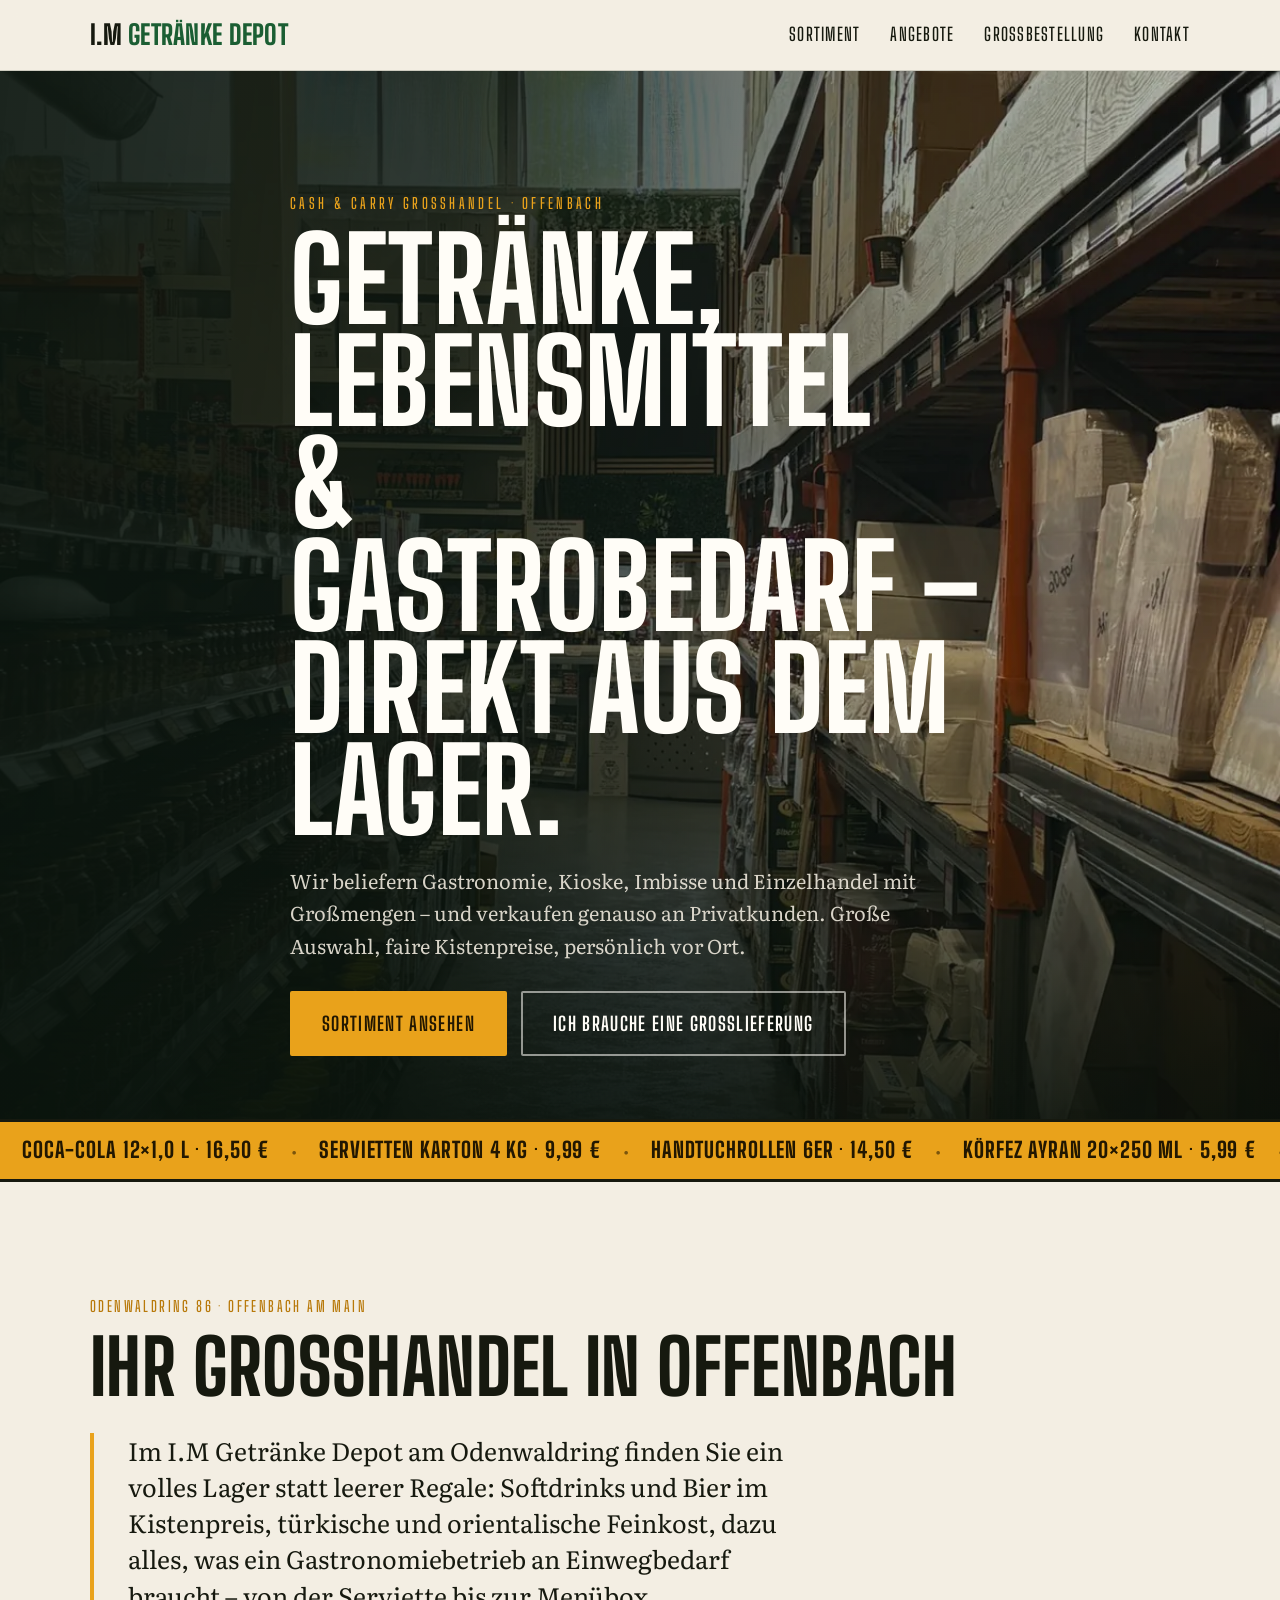
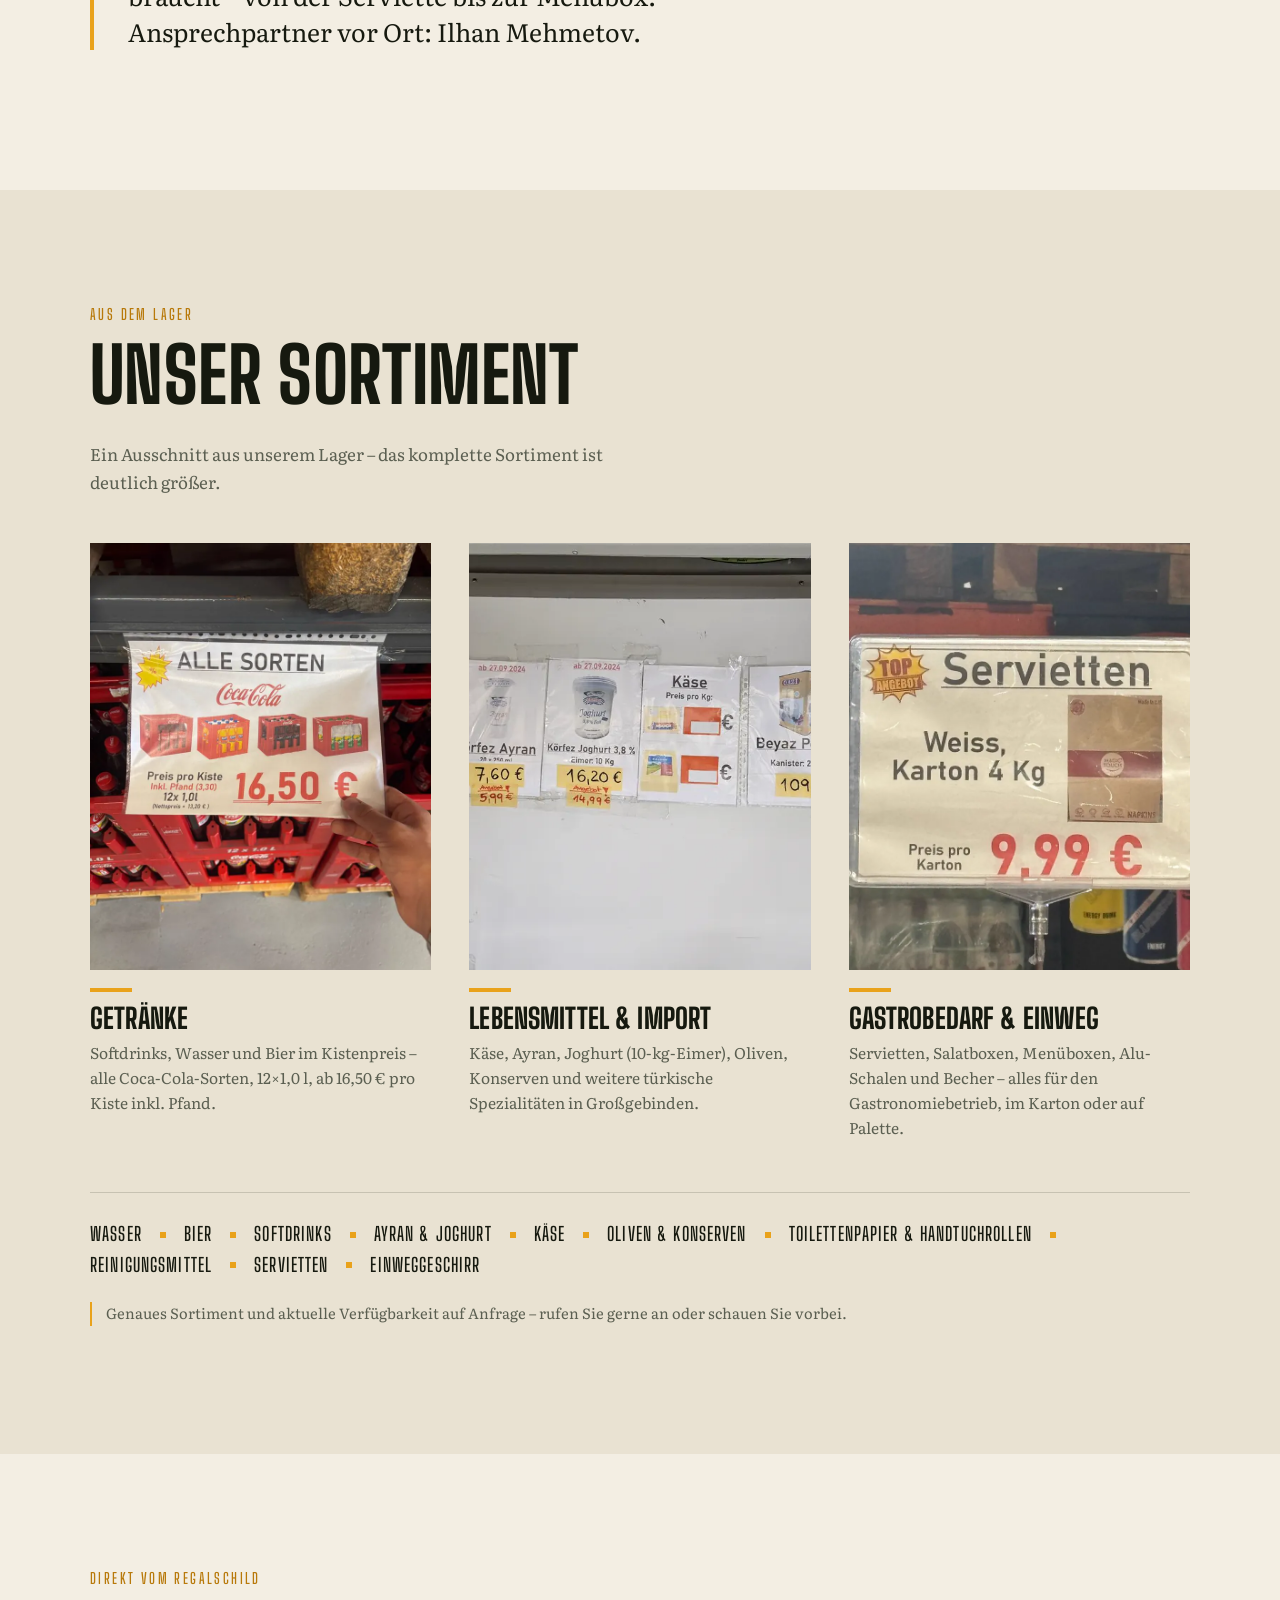
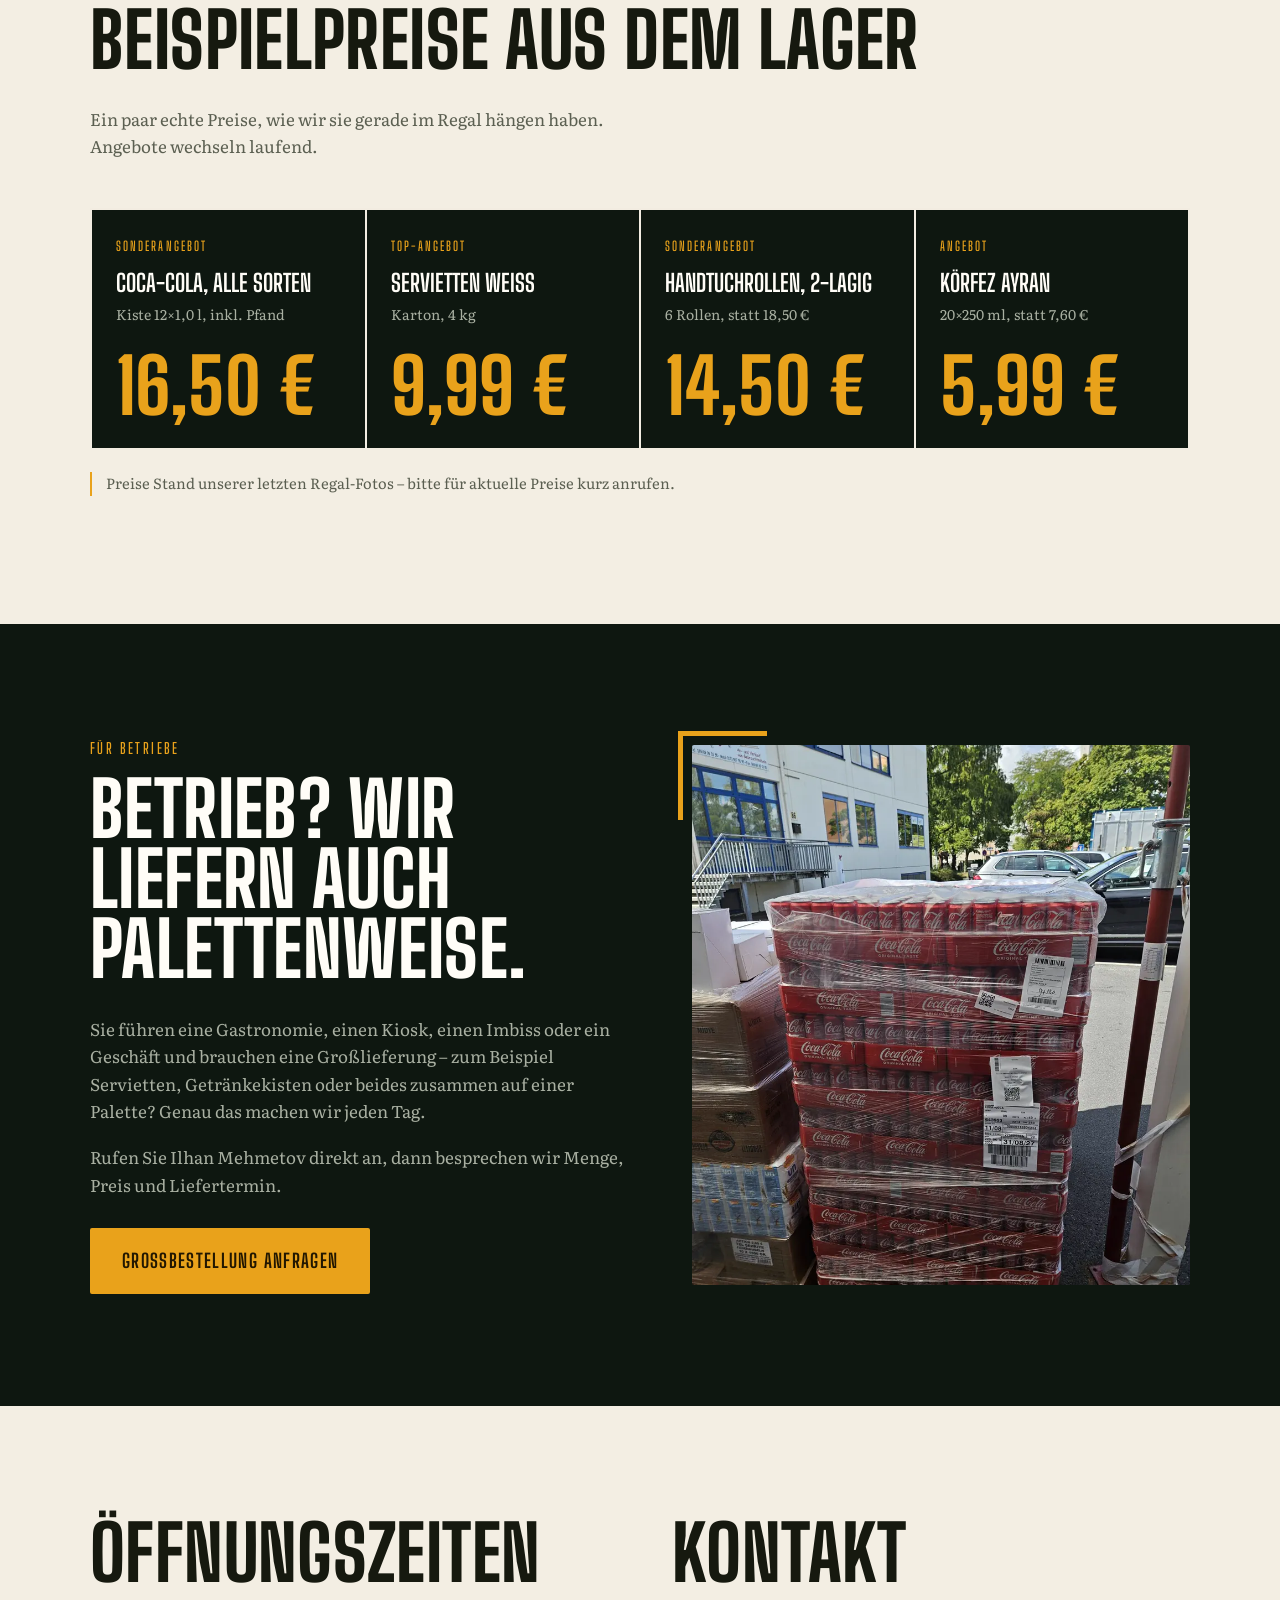
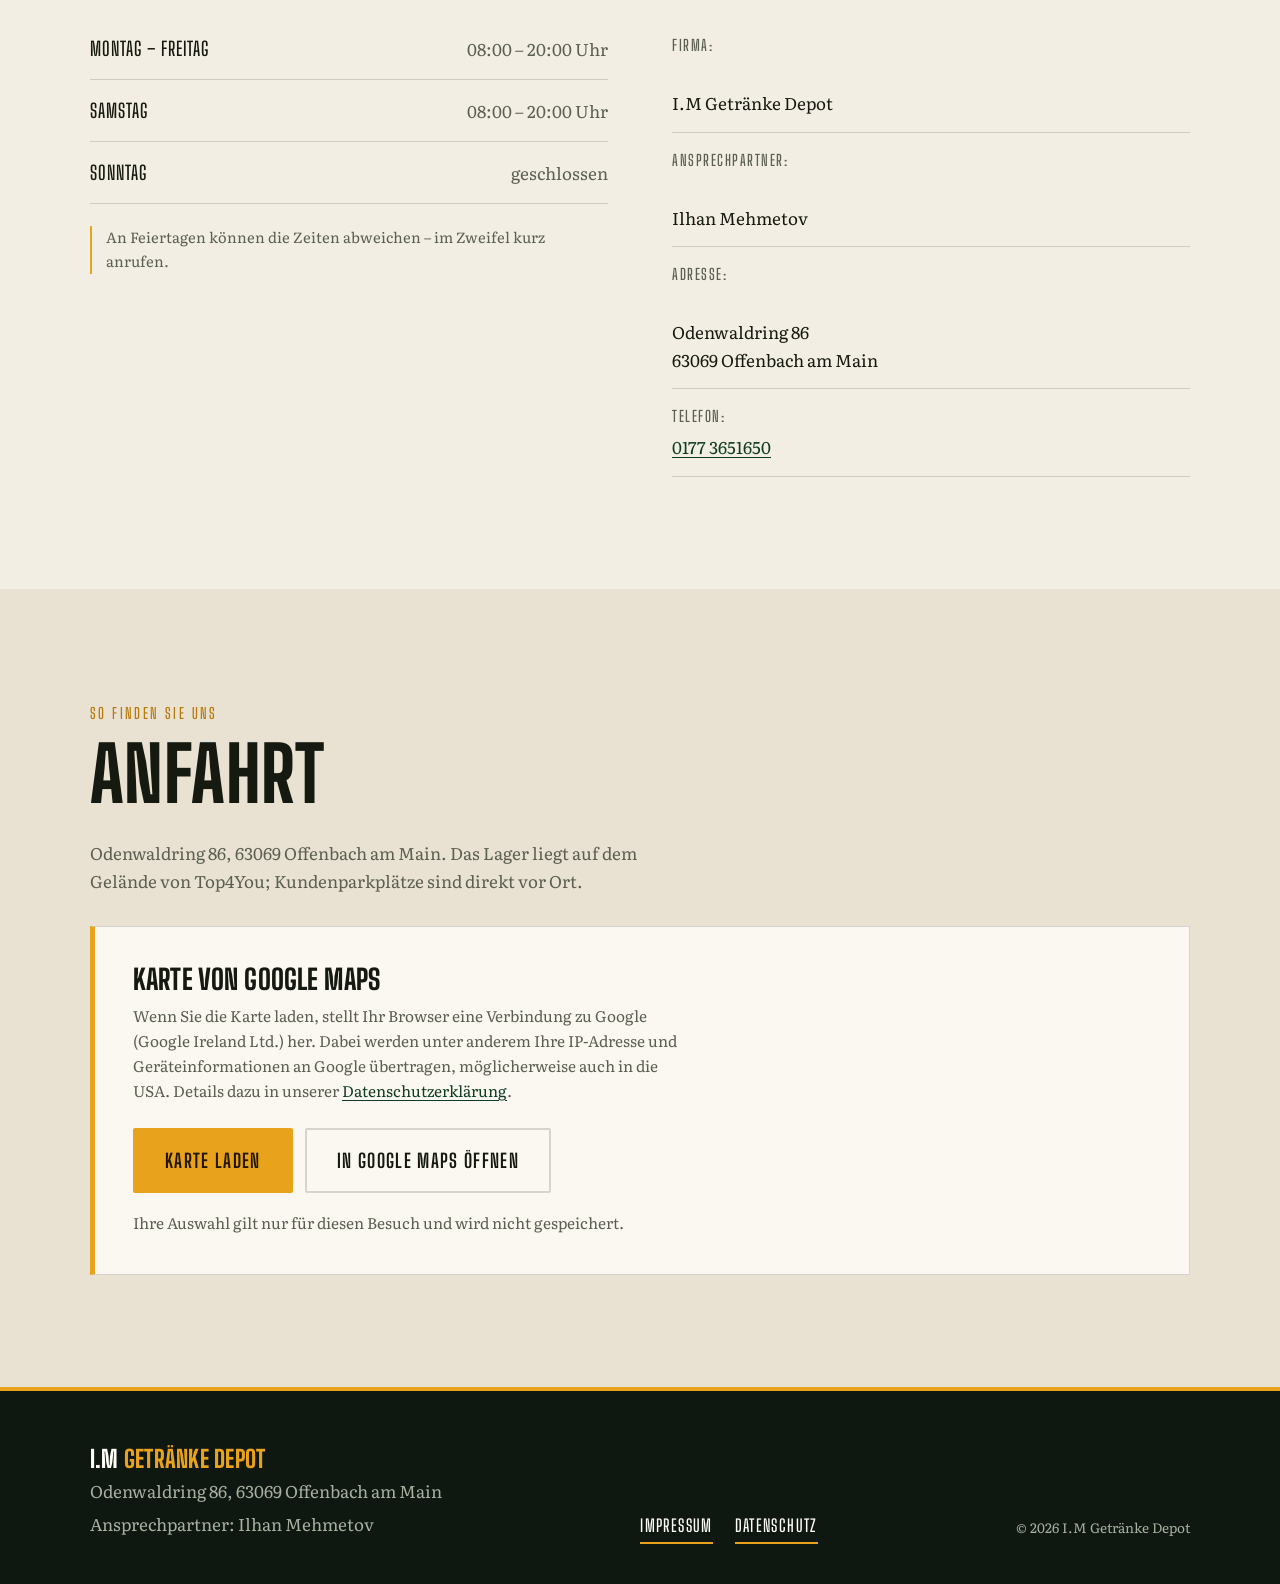
==== commit 0d92d9d3: "Adresse auf Offenbach korrigiert, Telefon und Oeffnungszeiten eingetragen Der Google-Maps-Link des L" ====
--- a/index.html
+++ b/index.html
@@ -3,16 +3,16 @@
 <head>
 <meta charset="UTF-8">
 <meta name="viewport" content="width=device-width, initial-scale=1.0">
-<title>I.M Getränke Depot Darmstadt – Cash &amp; Carry Großhandel</title>
-<meta name="description" content="I.M Getränke Depot, Berliner Allee 47 in Darmstadt: Cash-&amp;-Carry-Großhandel für Getränke, türkische Lebensmittel und Gastrobedarf. Für Gastronomie, Kiosk, Imbiss und Handel – auch palettenweise.">
+<title>I.M Getränke Depot Offenbach – Cash &amp; Carry Großhandel</title>
+<meta name="description" content="I.M Getränke Depot, Odenwaldring 86 in Offenbach am Main: Cash-&amp;-Carry-Großhandel für Getränke, türkische Lebensmittel und Gastrobedarf. Für Gastronomie, Kiosk, Imbiss und Handel – auch palettenweise. Montag bis Samstag 8–20 Uhr.">
 <link rel="canonical" href="https://fidanajeti2009-web.github.io/im-getraenke-depot/">
 <meta name="theme-color" content="#0f6b3c">
 
 <meta property="og:type" content="business.business">
 <meta property="og:locale" content="de_DE">
 <meta property="og:site_name" content="I.M Getränke Depot">
-<meta property="og:title" content="I.M Getränke Depot Darmstadt – Cash &amp; Carry Großhandel">
-<meta property="og:description" content="Getränke, türkische Lebensmittel und Gastrobedarf direkt aus dem Lager. Berliner Allee 47, 64295 Darmstadt.">
+<meta property="og:title" content="I.M Getränke Depot Offenbach – Cash &amp; Carry Großhandel">
+<meta property="og:description" content="Getränke, türkische Lebensmittel und Gastrobedarf direkt aus dem Lager. Odenwaldring 86, 63069 Offenbach am Main.">
 <meta property="og:url" content="https://fidanajeti2009-web.github.io/im-getraenke-depot/">
 <meta property="og:image" content="https://fidanajeti2009-web.github.io/im-getraenke-depot/assets/img/hero-lager.jpg">
 <meta name="twitter:card" content="summary_large_image">
@@ -57,7 +57,7 @@
     </picture>
     <div class="hero-overlay"></div>
     <div class="container hero-inner reveal">
-      <p class="hero-kicker">Cash &amp; Carry Großhandel · Darmstadt</p>
+      <p class="hero-kicker">Cash &amp; Carry Großhandel · Offenbach</p>
       <h1>Getränke, Lebensmittel<br>&amp; Gastrobedarf –<br>direkt aus dem Lager.</h1>
       <p class="hero-text">Wir beliefern Gastronomie, Kioske, Imbisse und Einzelhandel mit Großmengen –
         und verkaufen genauso an Privatkunden. Große Auswahl, faire Kistenpreise, persönlich vor Ort.</p>
@@ -85,11 +85,11 @@
 
   <section id="ueber-uns" class="section">
     <div class="container reveal">
-      <p class="eyebrow">Berliner Allee 47 &middot; Darmstadt</p>
-      <h2>Ihr Großhandel in Darmstadt</h2>
+      <p class="eyebrow">Odenwaldring 86 &middot; Offenbach am Main</p>
+      <h2>Ihr Großhandel in Offenbach</h2>
       <div class="lead-block">
       <p>
-        Im I.M Getränke Depot in der Berliner Allee finden Sie ein volles Lager statt leerer Regale:
+        Im I.M Getränke Depot am Odenwaldring finden Sie ein volles Lager statt leerer Regale:
         Softdrinks und Bier im Kistenpreis, türkische und orientalische Feinkost, dazu alles, was ein
         Gastronomiebetrieb an Einwegbedarf braucht – von der Serviette bis zur Menübox. Ansprechpartner
         vor Ort: Ilhan Mehmetov.
@@ -226,22 +226,20 @@
         <h2>Öffnungszeiten</h2>
         <table class="hours-table">
           <tbody>
-            <tr><td>Montag – Freitag</td><td>auf Anfrage</td></tr>
-            <tr><td>Samstag</td><td>auf Anfrage</td></tr>
+            <tr><td>Montag – Freitag</td><td>08:00 – 20:00 Uhr</td></tr>
+            <tr><td>Samstag</td><td>08:00 – 20:00 Uhr</td></tr>
             <tr><td>Sonntag</td><td>geschlossen</td></tr>
           </tbody>
         </table>
-        <p class="note">Öffnungszeiten werden aktuell bestätigt – bitte kurz anrufen, dann sagen wir es Ihnen genau.</p>
+        <p class="note">An Feiertagen können die Zeiten abweichen – im Zweifel kurz anrufen.</p>
       </div>
       <div class="reveal" id="kontakt">
         <h2>Kontakt</h2>
         <ul class="contact-list">
-          <li><strong>Firma:</strong><br>I.M-Getränke Depot UG (haftungsbeschränkt)</li>
+          <li><strong>Firma:</strong><br>I.M Getränke Depot</li>
           <li><strong>Ansprechpartner:</strong><br>Ilhan Mehmetov</li>
-          <li><strong>Adresse:</strong><br>Berliner Allee 47<br>64295 Darmstadt</li>
-          <!-- TODO(Betrieb): echte Rufnummer eintragen, dann <span class="tbd"> durch
-               <a href="tel:+49..."> ersetzen. Zweite Stelle: JSON-LD unten ("telephone"). -->
-          <li><strong>Telefon:</strong> <span class="tbd">wird noch bestätigt</span></li>
+          <li><strong>Adresse:</strong><br>Odenwaldring 86<br>63069 Offenbach am Main</li>
+          <li><strong>Telefon:</strong> <a href="tel:+491773651650">0177 3651650</a></li>
         </ul>
       </div>
     </div>
@@ -251,8 +249,8 @@
     <div class="container reveal">
       <p class="eyebrow reveal">So finden Sie uns</p>
       <h2>Anfahrt</h2>
-      <p class="section-lead">Berliner Allee 47, 64295 Darmstadt. Anfahrt über die Berliner Allee,
-        Kundenparkplätze direkt am Lager.</p>
+      <p class="section-lead">Odenwaldring 86, 63069 Offenbach am Main. Das Lager liegt auf dem Gelände
+        von Top4You; Kundenparkplätze sind direkt vor Ort.</p>
 
       <div class="map-wrap">
         <div class="map-consent" id="mapConsent">
@@ -265,7 +263,7 @@
           </p>
           <div class="map-consent-actions">
             <button type="button" class="btn btn-primary" id="mapLoadBtn">Karte laden</button>
-            <a class="btn btn-ghost" href="https://www.google.com/maps/search/?api=1&amp;query=Berliner+Allee+47%2C+64295+Darmstadt"
+            <a class="btn btn-ghost" href="https://www.google.com/maps/search/?api=1&amp;query=Odenwaldring+86%2C+63069+Offenbach+am+Main"
                target="_blank" rel="noopener noreferrer">In Google Maps öffnen</a>
           </div>
           <p class="map-consent-note">Ihre Auswahl gilt nur für diesen Besuch und wird nicht gespeichert.</p>
@@ -280,14 +278,14 @@
   <div class="container footer-inner">
     <div>
       <p class="logo footer-logo">I.M <span>Getränke Depot</span></p>
-      <p>Berliner Allee 47, 64295 Darmstadt</p>
+      <p>Odenwaldring 86, 63069 Offenbach am Main</p>
       <p>Ansprechpartner: Ilhan Mehmetov</p>
     </div>
     <nav class="footer-links" aria-label="Rechtliches">
       <a href="impressum.html">Impressum</a>
       <a href="datenschutz.html">Datenschutz</a>
     </nav>
-    <p class="copyright">&copy; <span id="year"></span> I.M-Getränke Depot UG (haftungsbeschränkt)</p>
+    <p class="copyright">&copy; <span id="year"></span> I.M Getränke Depot</p>
   </div>
 </footer>
 
@@ -298,28 +296,28 @@
   "@context": "https://schema.org",
   "@type": "WholesaleStore",
   "name": "I.M Getränke Depot",
-  "legalName": "I.M-Getränke Depot UG (haftungsbeschränkt)",
-  "description": "Cash-&-Carry-Großhandel in Darmstadt für Getränke, türkische Lebensmittel und Gastrobedarf. Beliefert Gastronomie, Kioske, Imbisse und Einzelhandel, auch palettenweise, und verkauft an Privatkunden.",
+  "description": "Cash-&-Carry-Großhandel in Offenbach am Main für Getränke, türkische Lebensmittel und Gastrobedarf. Beliefert Gastronomie, Kioske, Imbisse und Einzelhandel, auch palettenweise, und verkauft an Privatkunden.",
   "url": "https://fidanajeti2009-web.github.io/im-getraenke-depot/",
   "image": "https://fidanajeti2009-web.github.io/im-getraenke-depot/assets/img/hero-lager.jpg",
   "address": {
     "@type": "PostalAddress",
-    "streetAddress": "Berliner Allee 47",
-    "postalCode": "64295",
-    "addressLocality": "Darmstadt",
+    "streetAddress": "Odenwaldring 86",
+    "postalCode": "63069",
+    "addressLocality": "Offenbach am Main",
     "addressRegion": "Hessen",
     "addressCountry": "DE"
   },
+  "telephone": "+49 177 3651650",
   "areaServed": "Rhein-Main-Gebiet",
+  "openingHoursSpecification": [{
+    "@type": "OpeningHoursSpecification",
+    "dayOfWeek": ["Monday","Tuesday","Wednesday","Thursday","Friday","Saturday"],
+    "opens": "08:00",
+    "closes": "20:00"
+  }],
   "employee": { "@type": "Person", "name": "Ilhan Mehmetov" }
 }
 </script>
-<!-- TODO(Betrieb): sobald bestätigt, hier ergänzen:
-     "telephone": "+49...", und
-     "openingHoursSpecification": [{ "@type": "OpeningHoursSpecification",
-       "dayOfWeek": ["Monday","Tuesday","Wednesday","Thursday","Friday"],
-       "opens": "08:00", "closes": "18:00" }]  -->
-
 <script src="js/script.js"></script>
 </body>
 </html>
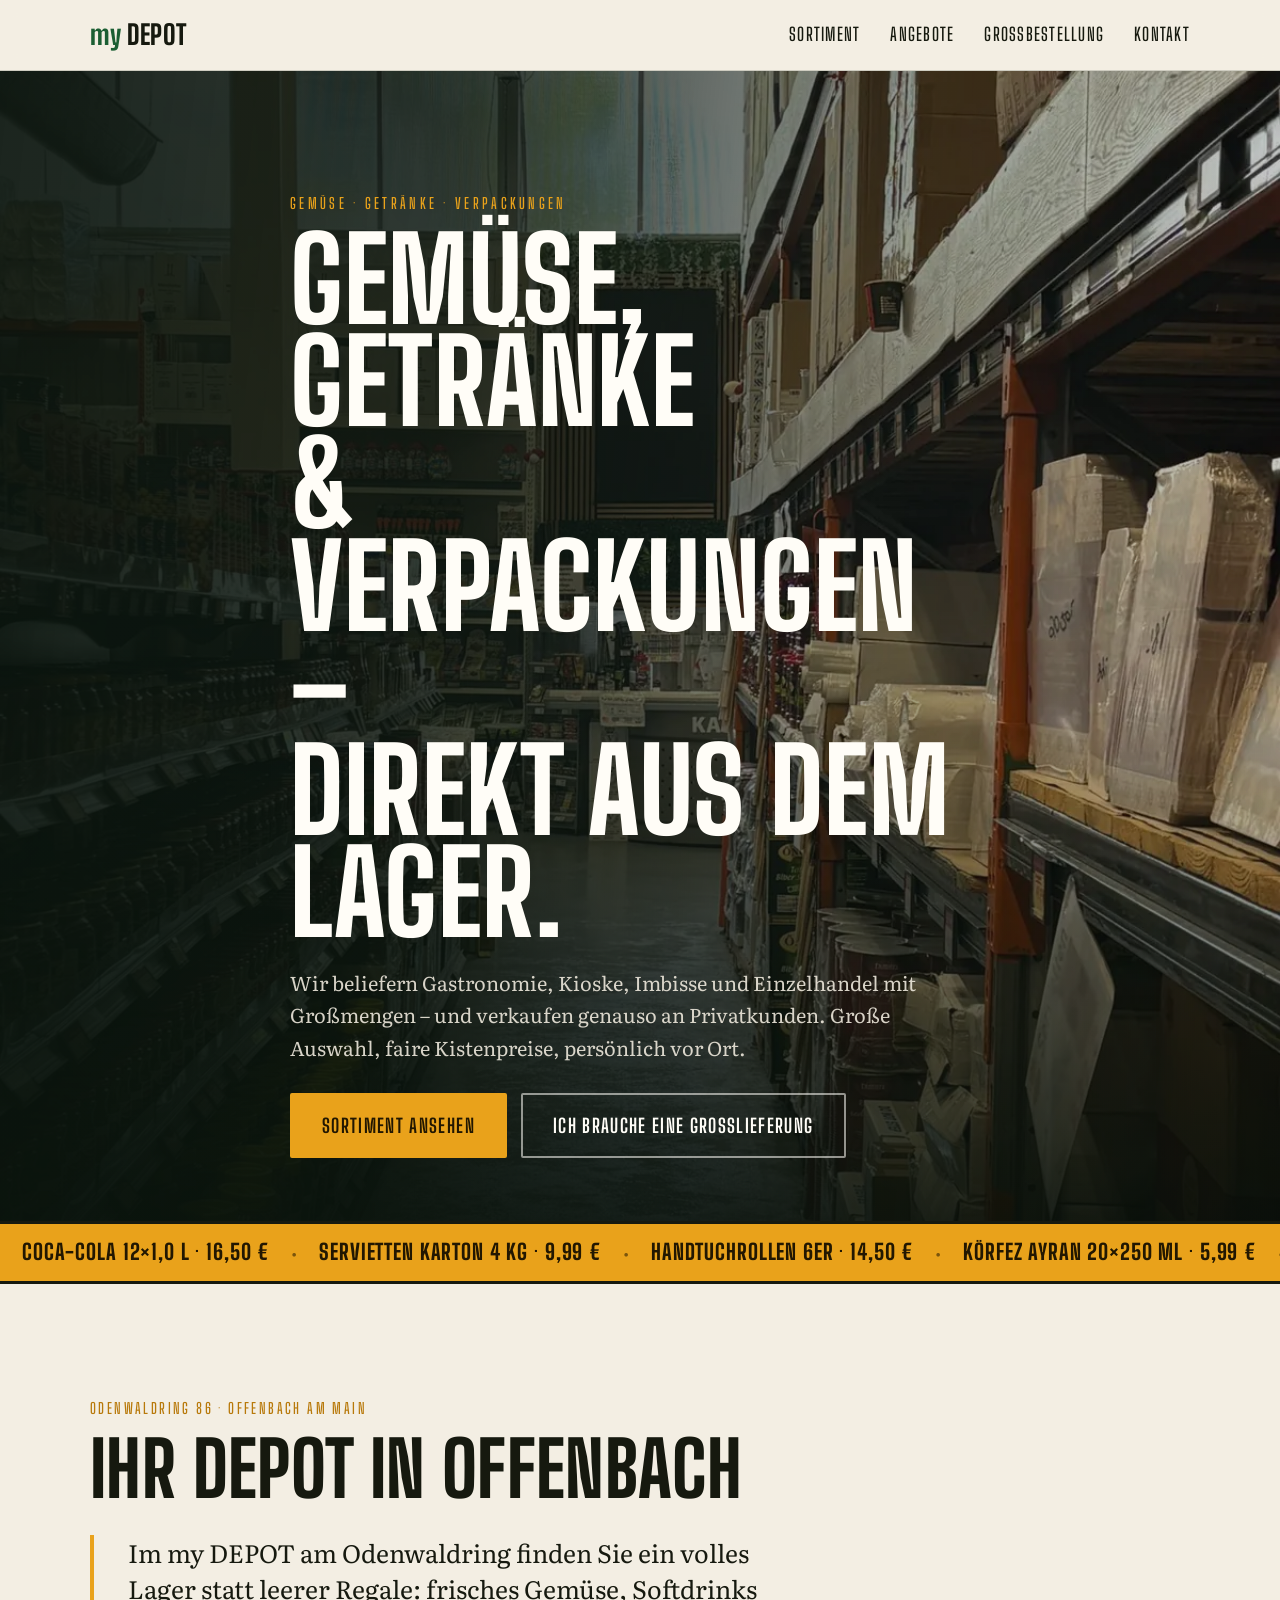
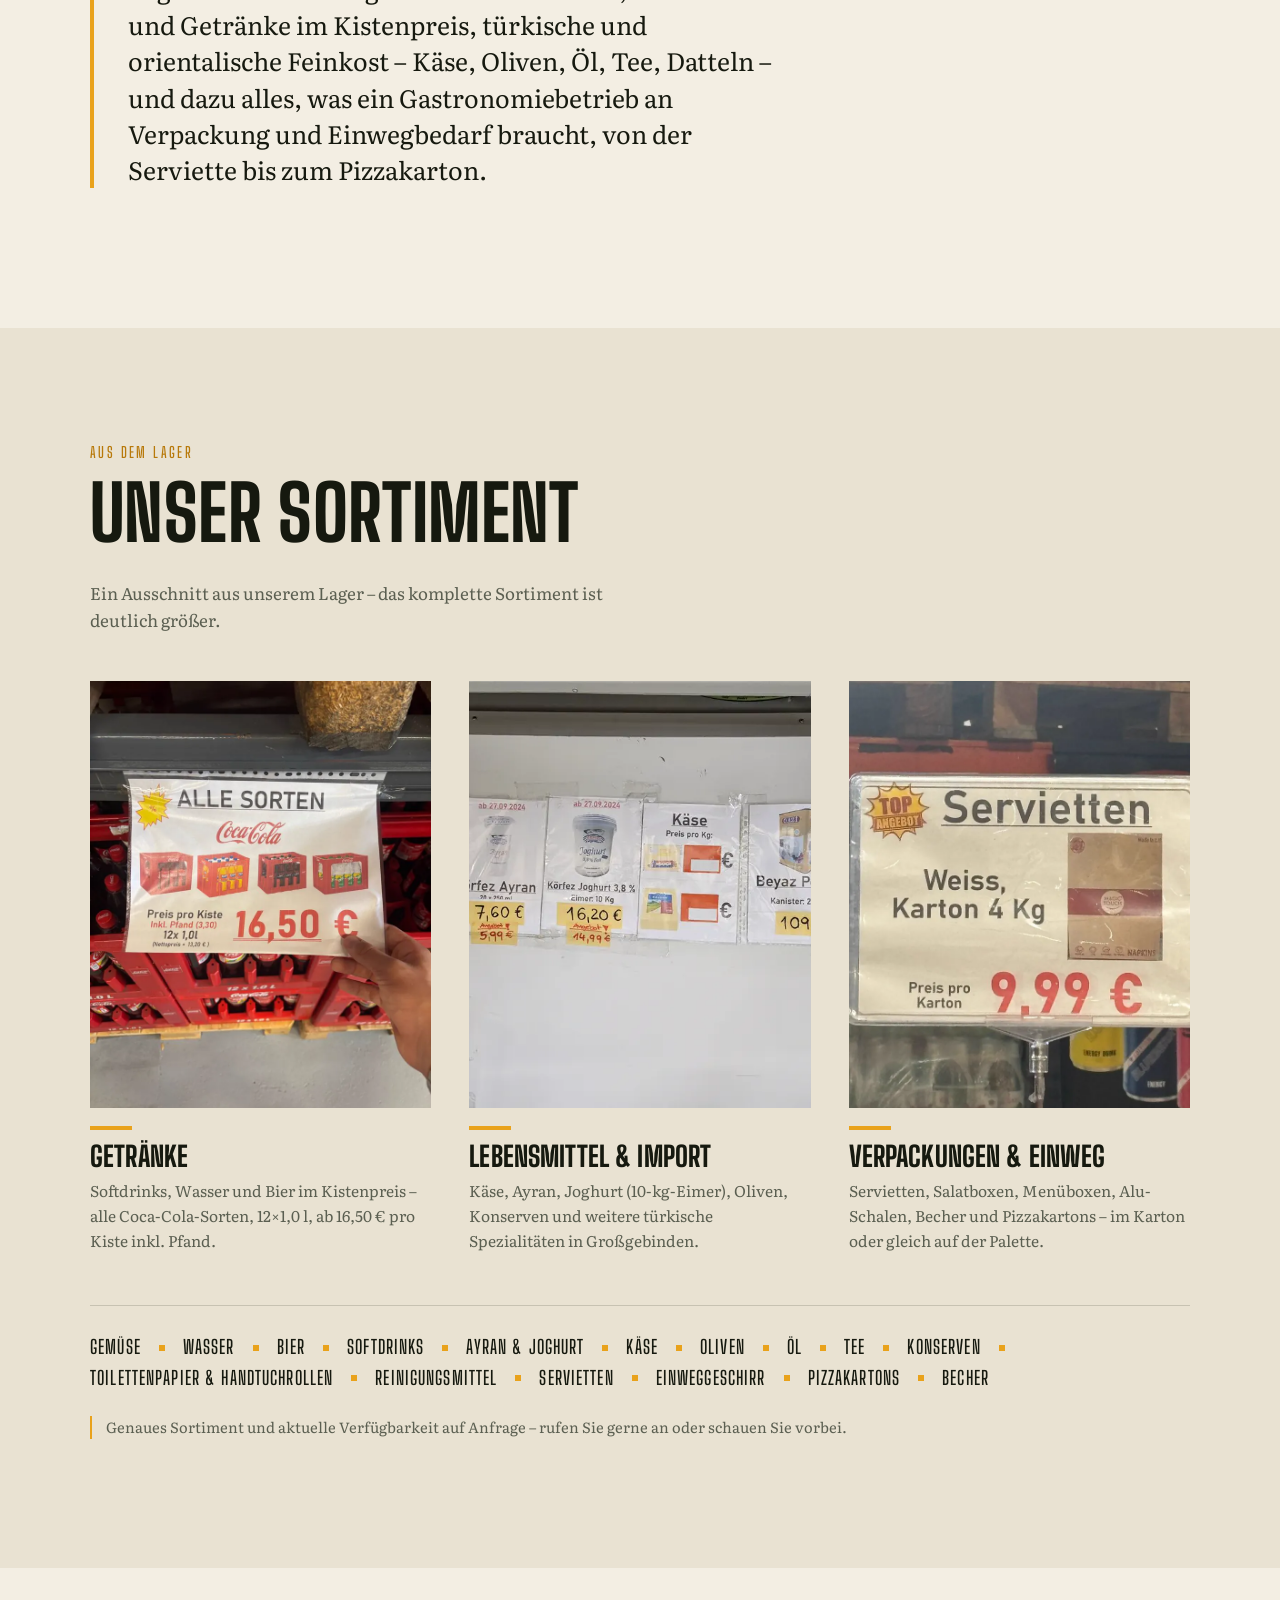
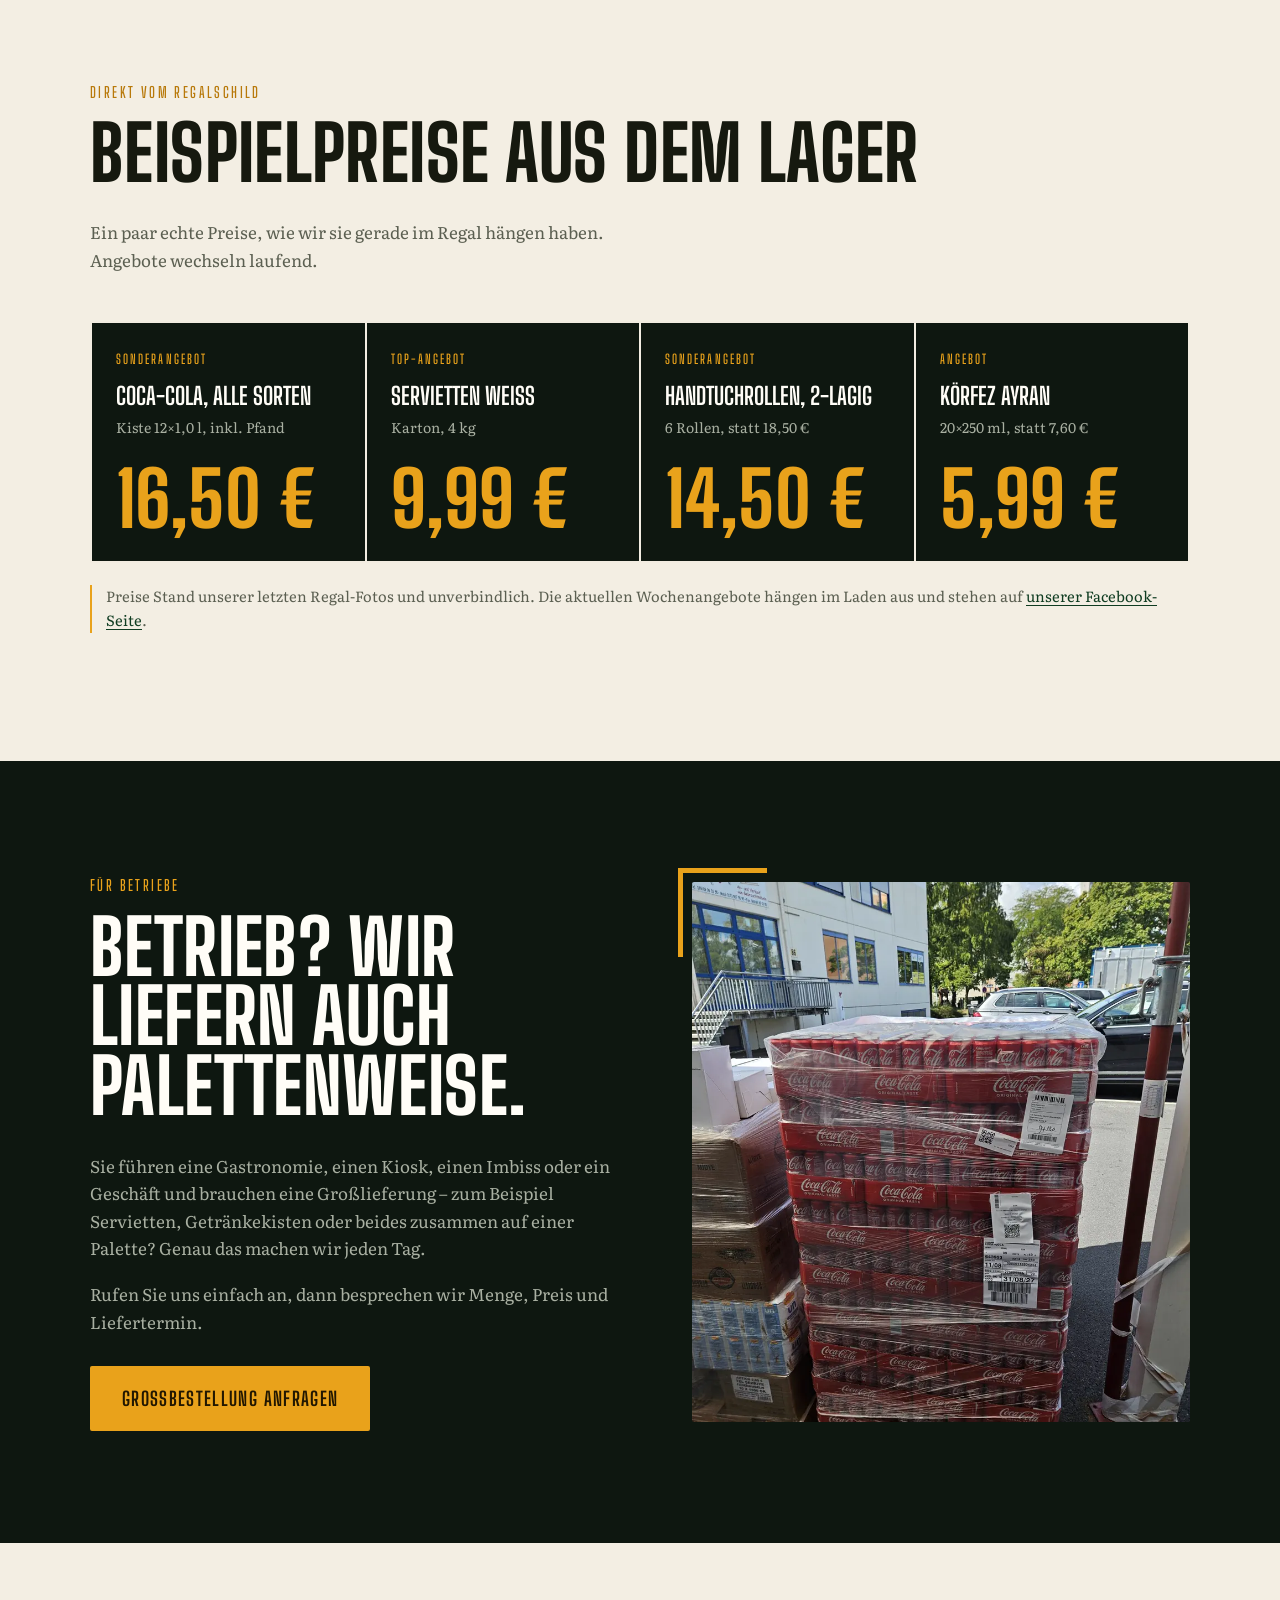
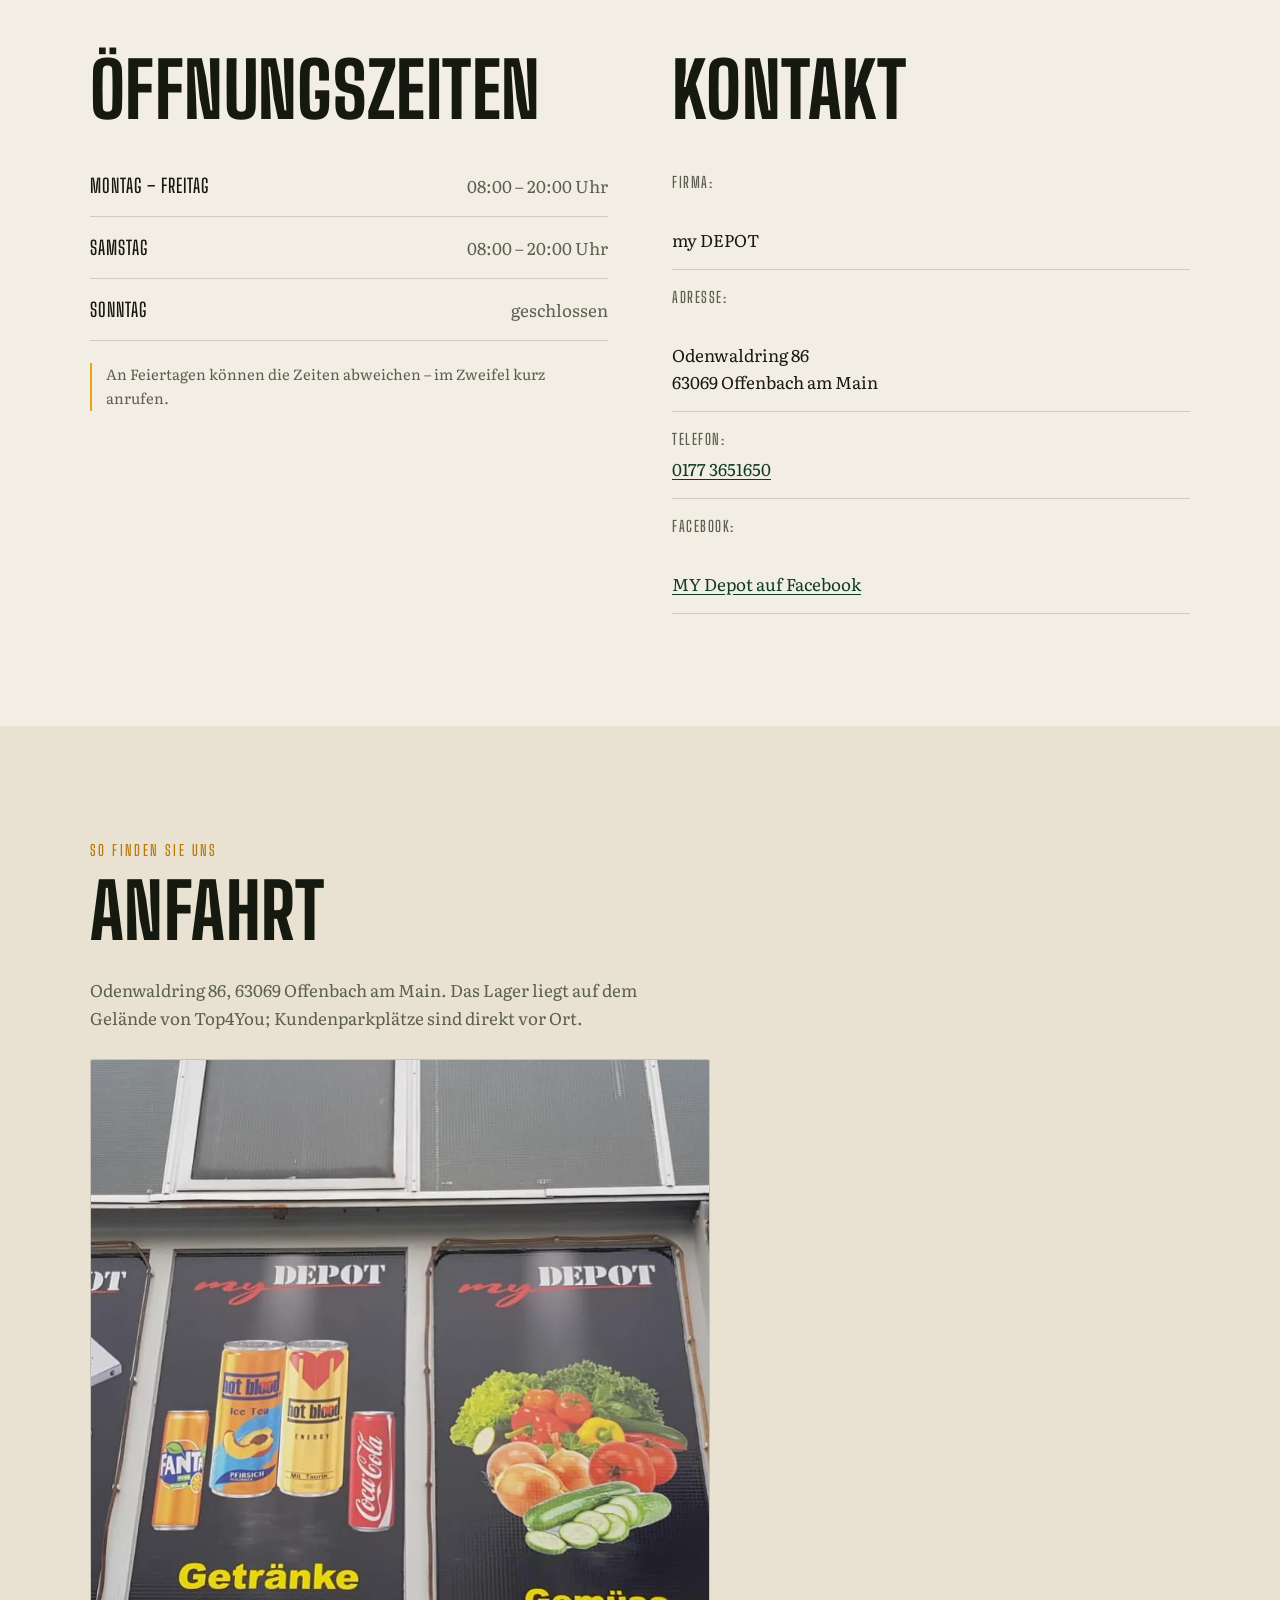
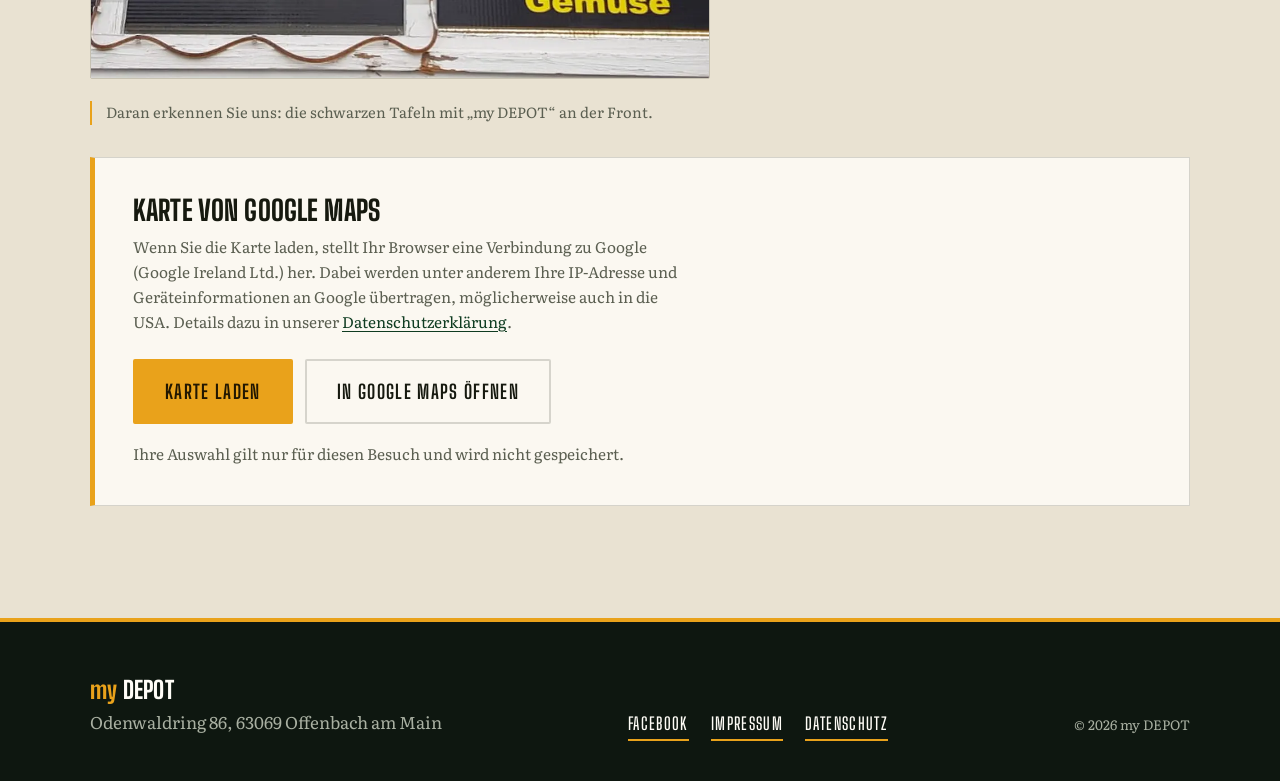
==== commit ce138f61: "Marke my DEPOT, Sortiment aus dem eigenen Prospekt, Personenname entfernt Die von Google Maps verlin" ====
--- a/index.html
+++ b/index.html
@@ -3,16 +3,16 @@
 <head>
 <meta charset="UTF-8">
 <meta name="viewport" content="width=device-width, initial-scale=1.0">
-<title>I.M Getränke Depot Offenbach – Cash &amp; Carry Großhandel</title>
-<meta name="description" content="I.M Getränke Depot, Odenwaldring 86 in Offenbach am Main: Cash-&amp;-Carry-Großhandel für Getränke, türkische Lebensmittel und Gastrobedarf. Für Gastronomie, Kiosk, Imbiss und Handel – auch palettenweise. Montag bis Samstag 8–20 Uhr.">
+<title>my DEPOT Offenbach – Gemüse, Getränke, Verpackungen im Großhandel</title>
+<meta name="description" content="my DEPOT, Odenwaldring 86 in Offenbach am Main: Cash-&amp;-Carry-Großhandel für Gemüse, Getränke, türkische Lebensmittel und Verpackungen. Für Gastronomie, Kiosk, Imbiss und Handel – auch palettenweise. Montag bis Samstag 8–20 Uhr.">
 <link rel="canonical" href="https://fidanajeti2009-web.github.io/im-getraenke-depot/">
 <meta name="theme-color" content="#0f6b3c">
 
 <meta property="og:type" content="business.business">
 <meta property="og:locale" content="de_DE">
-<meta property="og:site_name" content="I.M Getränke Depot">
-<meta property="og:title" content="I.M Getränke Depot Offenbach – Cash &amp; Carry Großhandel">
-<meta property="og:description" content="Getränke, türkische Lebensmittel und Gastrobedarf direkt aus dem Lager. Odenwaldring 86, 63069 Offenbach am Main.">
+<meta property="og:site_name" content="my DEPOT">
+<meta property="og:title" content="my DEPOT Offenbach – Gemüse, Getränke, Verpackungen">
+<meta property="og:description" content="Gemüse, Getränke, türkische Lebensmittel und Verpackungen direkt aus dem Lager. Odenwaldring 86, 63069 Offenbach am Main.">
 <meta property="og:url" content="https://fidanajeti2009-web.github.io/im-getraenke-depot/">
 <meta property="og:image" content="https://fidanajeti2009-web.github.io/im-getraenke-depot/assets/img/hero-lager.jpg">
 <meta name="twitter:card" content="summary_large_image">
@@ -31,7 +31,7 @@
 
 <header class="site-header" id="siteHeader">
   <div class="container header-inner">
-    <a href="#top" class="logo">I.M <span>Getränke Depot</span></a>
+    <a href="#top" class="logo"><span>my</span> DEPOT</a>
     <nav class="main-nav" aria-label="Hauptnavigation">
       <button class="nav-toggle" aria-label="Menü öffnen" aria-expanded="false" aria-controls="navList">
         <span></span><span></span><span></span>
@@ -52,13 +52,13 @@
     <picture class="hero-media">
       <source srcset="assets/img/hero-lager.webp" type="image/webp">
       <img src="assets/img/hero-lager.jpg" width="1200" height="1600"
-           alt="Blick durch einen Lagergang des I.M Getränke Depots: Regale mit Konserven, Gläsern und Kartons bis unter die Decke"
+           alt="Blick durch einen Lagergang im my DEPOT: Regale mit Konserven, Gläsern und Kartons bis unter die Decke"
            fetchpriority="high" decoding="async">
     </picture>
     <div class="hero-overlay"></div>
     <div class="container hero-inner reveal">
-      <p class="hero-kicker">Cash &amp; Carry Großhandel · Offenbach</p>
-      <h1>Getränke, Lebensmittel<br>&amp; Gastrobedarf –<br>direkt aus dem Lager.</h1>
+      <p class="hero-kicker">Gemüse · Getränke · Verpackungen</p>
+      <h1>Gemüse, Getränke<br>&amp; Verpackungen –<br>direkt aus dem Lager.</h1>
       <p class="hero-text">Wir beliefern Gastronomie, Kioske, Imbisse und Einzelhandel mit Großmengen –
         und verkaufen genauso an Privatkunden. Große Auswahl, faire Kistenpreise, persönlich vor Ort.</p>
       <div class="hero-actions">
@@ -86,13 +86,13 @@
   <section id="ueber-uns" class="section">
     <div class="container reveal">
       <p class="eyebrow">Odenwaldring 86 &middot; Offenbach am Main</p>
-      <h2>Ihr Großhandel in Offenbach</h2>
+      <h2>Ihr Depot in Offenbach</h2>
       <div class="lead-block">
       <p>
-        Im I.M Getränke Depot am Odenwaldring finden Sie ein volles Lager statt leerer Regale:
-        Softdrinks und Bier im Kistenpreis, türkische und orientalische Feinkost, dazu alles, was ein
-        Gastronomiebetrieb an Einwegbedarf braucht – von der Serviette bis zur Menübox. Ansprechpartner
-        vor Ort: Ilhan Mehmetov.
+        Im my DEPOT am Odenwaldring finden Sie ein volles Lager statt leerer Regale: frisches
+        Gemüse, Softdrinks und Getränke im Kistenpreis, türkische und orientalische Feinkost –
+        Käse, Oliven, Öl, Tee, Datteln – und dazu alles, was ein Gastronomiebetrieb an Verpackung
+        und Einwegbedarf braucht, von der Serviette bis zum Pizzakarton.
       </p>
       </div>
     </div>
@@ -136,24 +136,30 @@
                  alt="Karton mit weißen Servietten und Preisschild im Gastrobedarf-Regal">
           </picture>
           <div class="photo-card-body">
-            <h3>Gastrobedarf &amp; Einweg</h3>
-            <p>Servietten, Salatboxen, Menüboxen, Alu-Schalen und Becher – alles für den
-              Gastronomiebetrieb, im Karton oder auf Palette.</p>
+            <h3>Verpackungen &amp; Einweg</h3>
+            <p>Servietten, Salatboxen, Menüboxen, Alu-Schalen, Becher und Pizzakartons –
+              im Karton oder gleich auf der Palette.</p>
           </div>
         </article>
       </div>
 
       <ul class="chip-row reveal">
+        <li class="chip">Gemüse</li>
         <li class="chip">Wasser</li>
         <li class="chip">Bier</li>
         <li class="chip">Softdrinks</li>
         <li class="chip">Ayran &amp; Joghurt</li>
         <li class="chip">Käse</li>
-        <li class="chip">Oliven &amp; Konserven</li>
+        <li class="chip">Oliven</li>
+        <li class="chip">Öl</li>
+        <li class="chip">Tee</li>
+        <li class="chip">Konserven</li>
         <li class="chip">Toilettenpapier &amp; Handtuchrollen</li>
         <li class="chip">Reinigungsmittel</li>
         <li class="chip">Servietten</li>
         <li class="chip">Einweggeschirr</li>
+        <li class="chip">Pizzakartons</li>
+        <li class="chip">Becher</li>
       </ul>
       <p class="note reveal">Genaues Sortiment und aktuelle Verfügbarkeit auf Anfrage – rufen Sie gerne an oder schauen Sie vorbei.</p>
     </div>
@@ -190,7 +196,9 @@
           <span class="price-value">5,99&nbsp;€</span>
         </div>
       </div>
-      <p class="note reveal">Preise Stand unserer letzten Regal-Fotos – bitte für aktuelle Preise kurz anrufen.</p>
+      <p class="note reveal">Preise Stand unserer letzten Regal-Fotos und unverbindlich. Die aktuellen
+        Wochenangebote hängen im Laden aus und stehen auf
+        <a href="https://www.facebook.com/people/MY-Depot/100063640085350/" target="_blank" rel="noopener noreferrer">unserer Facebook-Seite</a>.</p>
     </div>
   </section>
 
@@ -204,7 +212,7 @@
           eine Großlieferung – zum Beispiel Servietten, Getränkekisten oder beides zusammen auf
           einer Palette? Genau das machen wir jeden Tag.
         </p>
-        <p>Rufen Sie Ilhan Mehmetov direkt an, dann besprechen wir Menge, Preis und Liefertermin.</p>
+        <p>Rufen Sie uns einfach an, dann besprechen wir Menge, Preis und Liefertermin.</p>
         <div class="hero-actions">
           <a href="#kontakt" class="btn btn-primary js-scroll">Großbestellung anfragen</a>
         </div>
@@ -236,10 +244,10 @@
       <div class="reveal" id="kontakt">
         <h2>Kontakt</h2>
         <ul class="contact-list">
-          <li><strong>Firma:</strong><br>I.M Getränke Depot</li>
-          <li><strong>Ansprechpartner:</strong><br>Ilhan Mehmetov</li>
+          <li><strong>Firma:</strong><br>my DEPOT</li>
           <li><strong>Adresse:</strong><br>Odenwaldring 86<br>63069 Offenbach am Main</li>
           <li><strong>Telefon:</strong> <a href="tel:+491773651650">0177 3651650</a></li>
+          <li><strong>Facebook:</strong><br><a href="https://www.facebook.com/people/MY-Depot/100063640085350/" target="_blank" rel="noopener noreferrer">MY Depot auf Facebook</a></li>
         </ul>
       </div>
     </div>
@@ -251,6 +259,14 @@
       <h2>Anfahrt</h2>
       <p class="section-lead">Odenwaldring 86, 63069 Offenbach am Main. Das Lager liegt auf dem Gelände
         von Top4You; Kundenparkplätze sind direkt vor Ort.</p>
+
+      <picture>
+        <source srcset="assets/img/fassade.webp" type="image/webp">
+        <img class="landmark" src="assets/img/fassade.jpg" width="1100" height="1100"
+             loading="lazy" decoding="async"
+             alt="Fassade des my DEPOT: schwarze Werbetafeln mit dem Schriftzug my DEPOT sowie den Bereichen Getränke und Gemüse">
+      </picture>
+      <p class="note">Daran erkennen Sie uns: die schwarzen Tafeln mit „my DEPOT“ an der Front.</p>
 
       <div class="map-wrap">
         <div class="map-consent" id="mapConsent">
@@ -277,15 +293,15 @@
 <footer class="site-footer">
   <div class="container footer-inner">
     <div>
-      <p class="logo footer-logo">I.M <span>Getränke Depot</span></p>
+      <p class="logo footer-logo"><span>my</span> DEPOT</p>
       <p>Odenwaldring 86, 63069 Offenbach am Main</p>
-      <p>Ansprechpartner: Ilhan Mehmetov</p>
-    </div>
-    <nav class="footer-links" aria-label="Rechtliches">
+    </div>
+    <nav class="footer-links" aria-label="Rechtliches und Social Media">
+      <a href="https://www.facebook.com/people/MY-Depot/100063640085350/" target="_blank" rel="noopener noreferrer">Facebook</a>
       <a href="impressum.html">Impressum</a>
       <a href="datenschutz.html">Datenschutz</a>
     </nav>
-    <p class="copyright">&copy; <span id="year"></span> I.M Getränke Depot</p>
+    <p class="copyright">&copy; <span id="year"></span> my DEPOT</p>
   </div>
 </footer>
 
@@ -295,8 +311,9 @@
 {
   "@context": "https://schema.org",
   "@type": "WholesaleStore",
-  "name": "I.M Getränke Depot",
-  "description": "Cash-&-Carry-Großhandel in Offenbach am Main für Getränke, türkische Lebensmittel und Gastrobedarf. Beliefert Gastronomie, Kioske, Imbisse und Einzelhandel, auch palettenweise, und verkauft an Privatkunden.",
+  "name": "my DEPOT",
+  "alternateName": "I.M Getränke Depot",
+  "description": "Cash-&-Carry-Großhandel in Offenbach am Main für Gemüse, Getränke, türkische Lebensmittel und Verpackungen. Beliefert Gastronomie, Kioske, Imbisse und Einzelhandel, auch palettenweise, und verkauft an Privatkunden.",
   "url": "https://fidanajeti2009-web.github.io/im-getraenke-depot/",
   "image": "https://fidanajeti2009-web.github.io/im-getraenke-depot/assets/img/hero-lager.jpg",
   "address": {
@@ -309,13 +326,13 @@
   },
   "telephone": "+49 177 3651650",
   "areaServed": "Rhein-Main-Gebiet",
+  "sameAs": ["https://www.facebook.com/people/MY-Depot/100063640085350/"],
   "openingHoursSpecification": [{
     "@type": "OpeningHoursSpecification",
     "dayOfWeek": ["Monday","Tuesday","Wednesday","Thursday","Friday","Saturday"],
     "opens": "08:00",
     "closes": "20:00"
-  }],
-  "employee": { "@type": "Person", "name": "Ilhan Mehmetov" }
+  }]
 }
 </script>
 <script src="js/script.js"></script>
--- a/css/style.css
+++ b/css/style.css
@@ -615,3 +615,17 @@
   .ticker-track { animation: none; }
   .photo-card:hover img { transform: none; }
 }
+
+/* Fassadenfoto in der Anfahrt: nur ein Wiedererkennungsbild, nicht mehr */
+.landmark {
+  display: block;
+  width: 100%;
+  max-width: 620px;
+  height: auto;
+  margin-top: 28px;
+  border-radius: var(--radius);
+  border: 1px solid var(--line);
+}
+
+/* Logo: "my" bleibt klein geschrieben wie auf der Fassade */
+.logo span { text-transform: lowercase; }
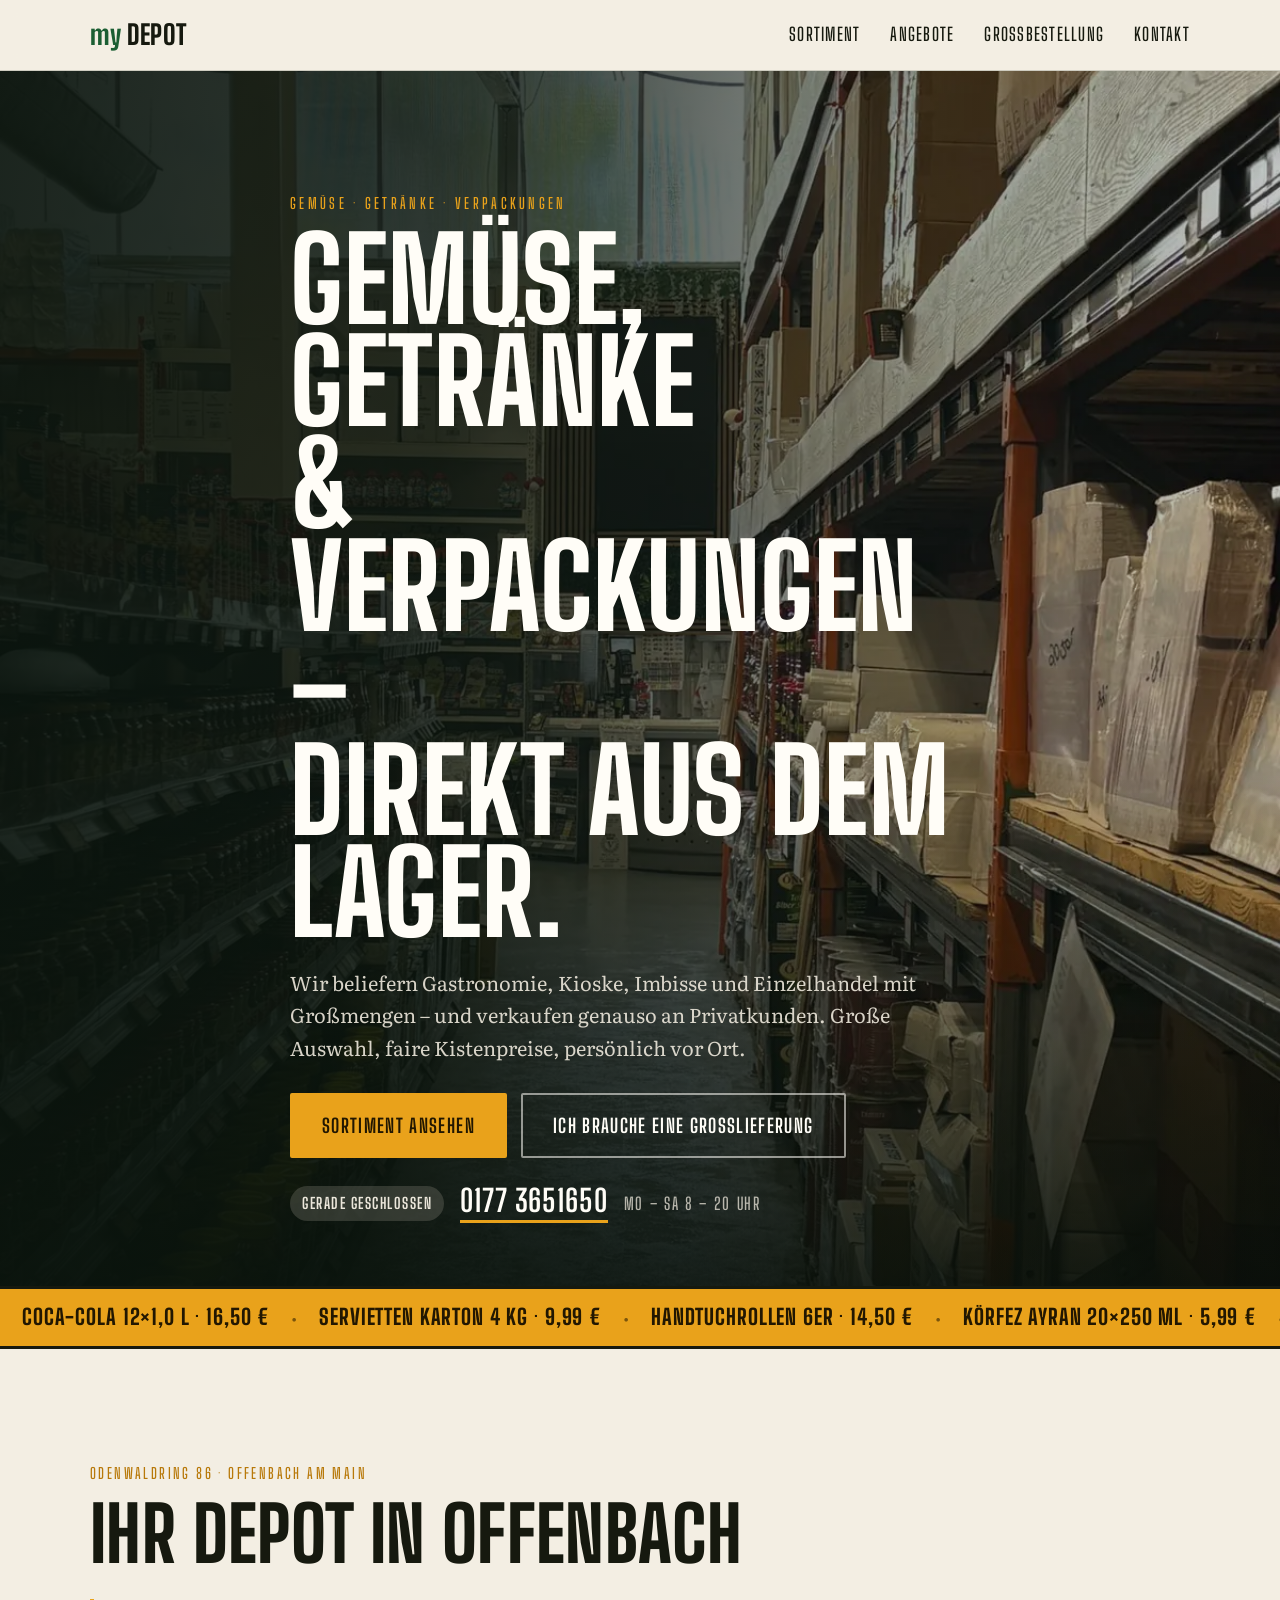
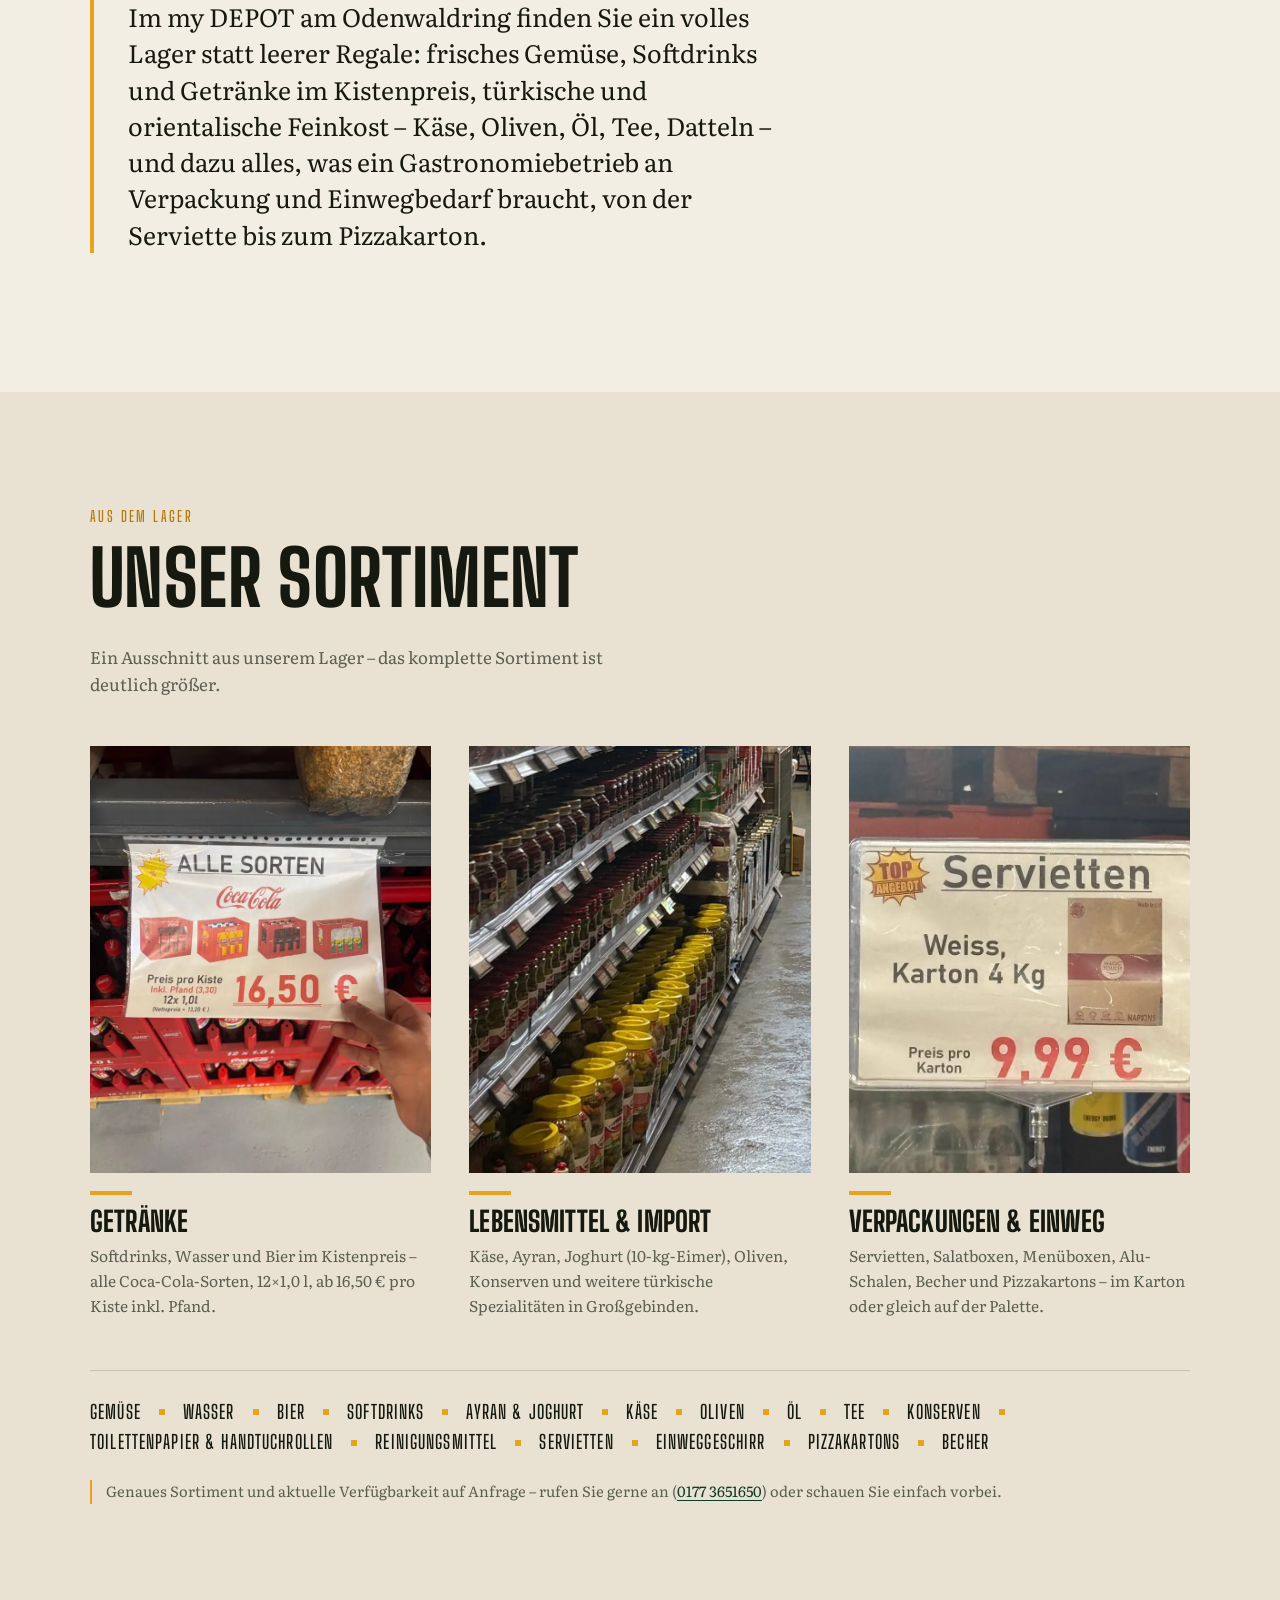
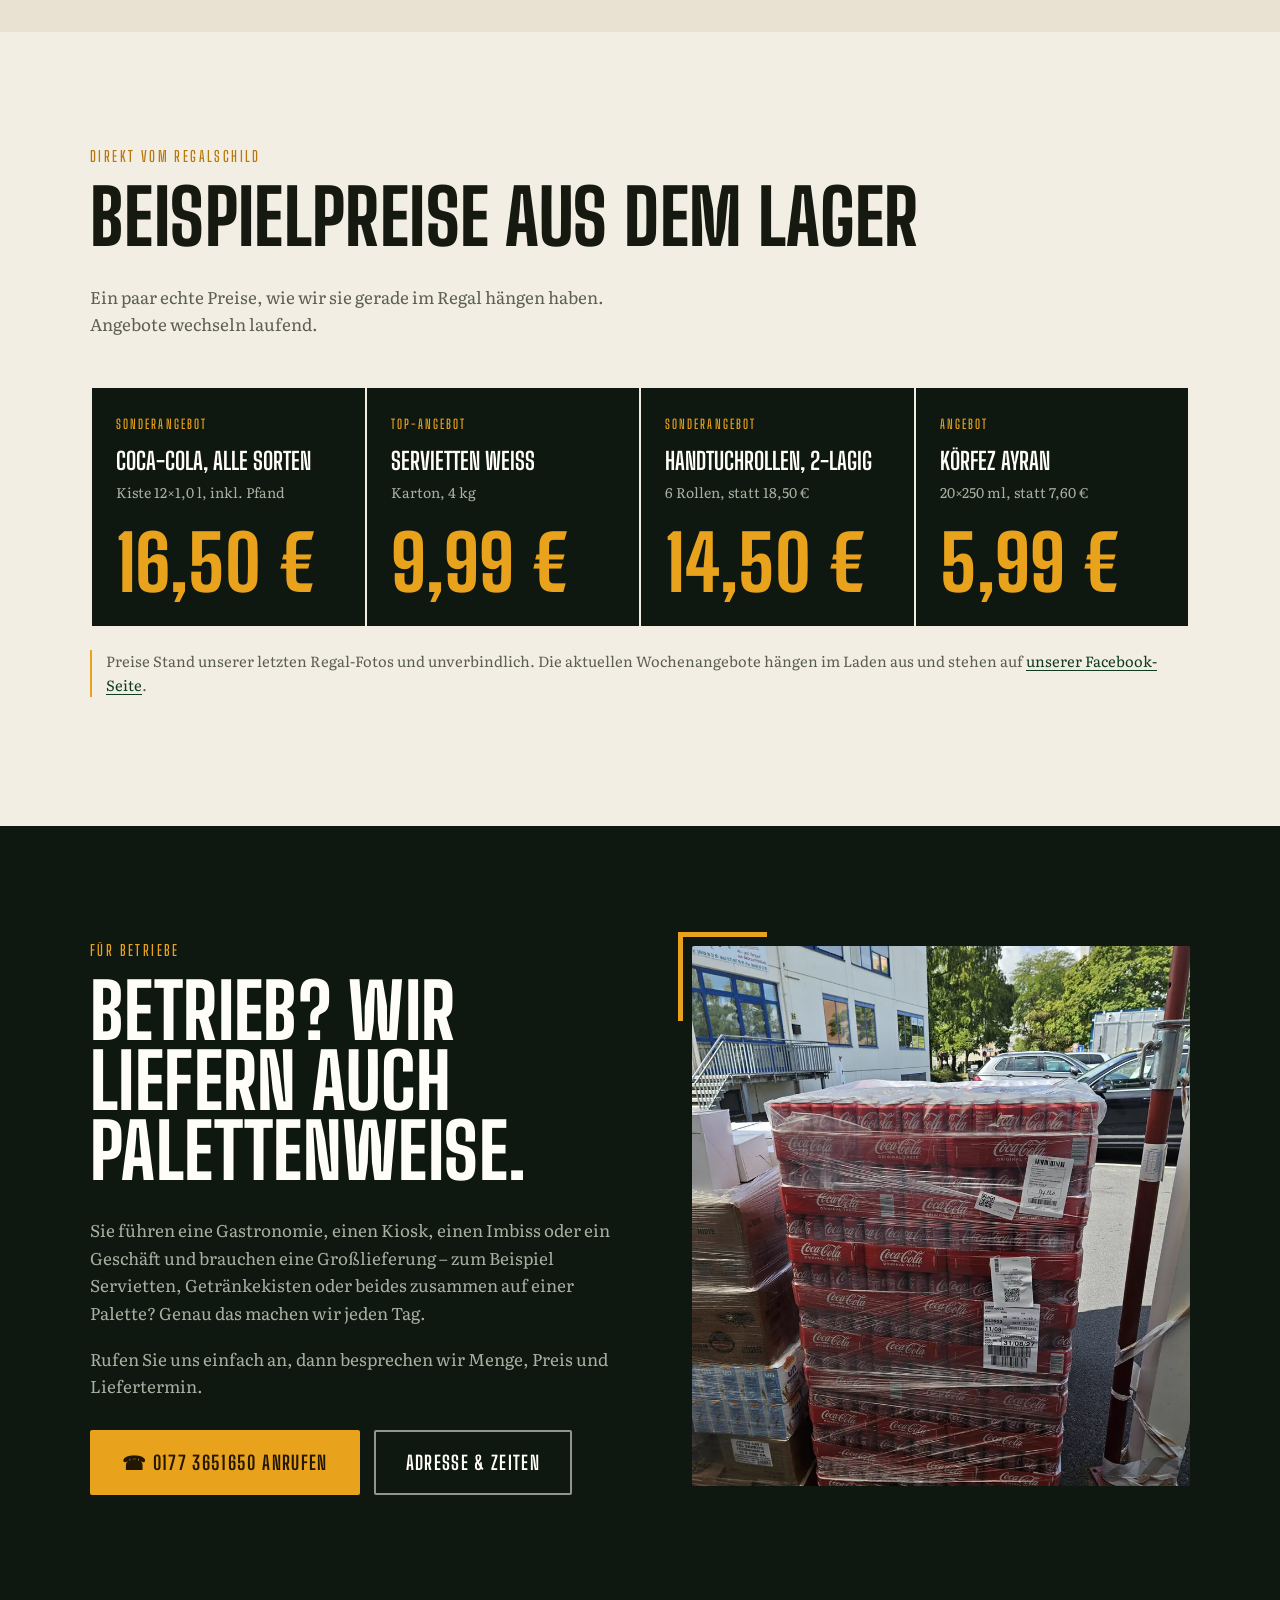
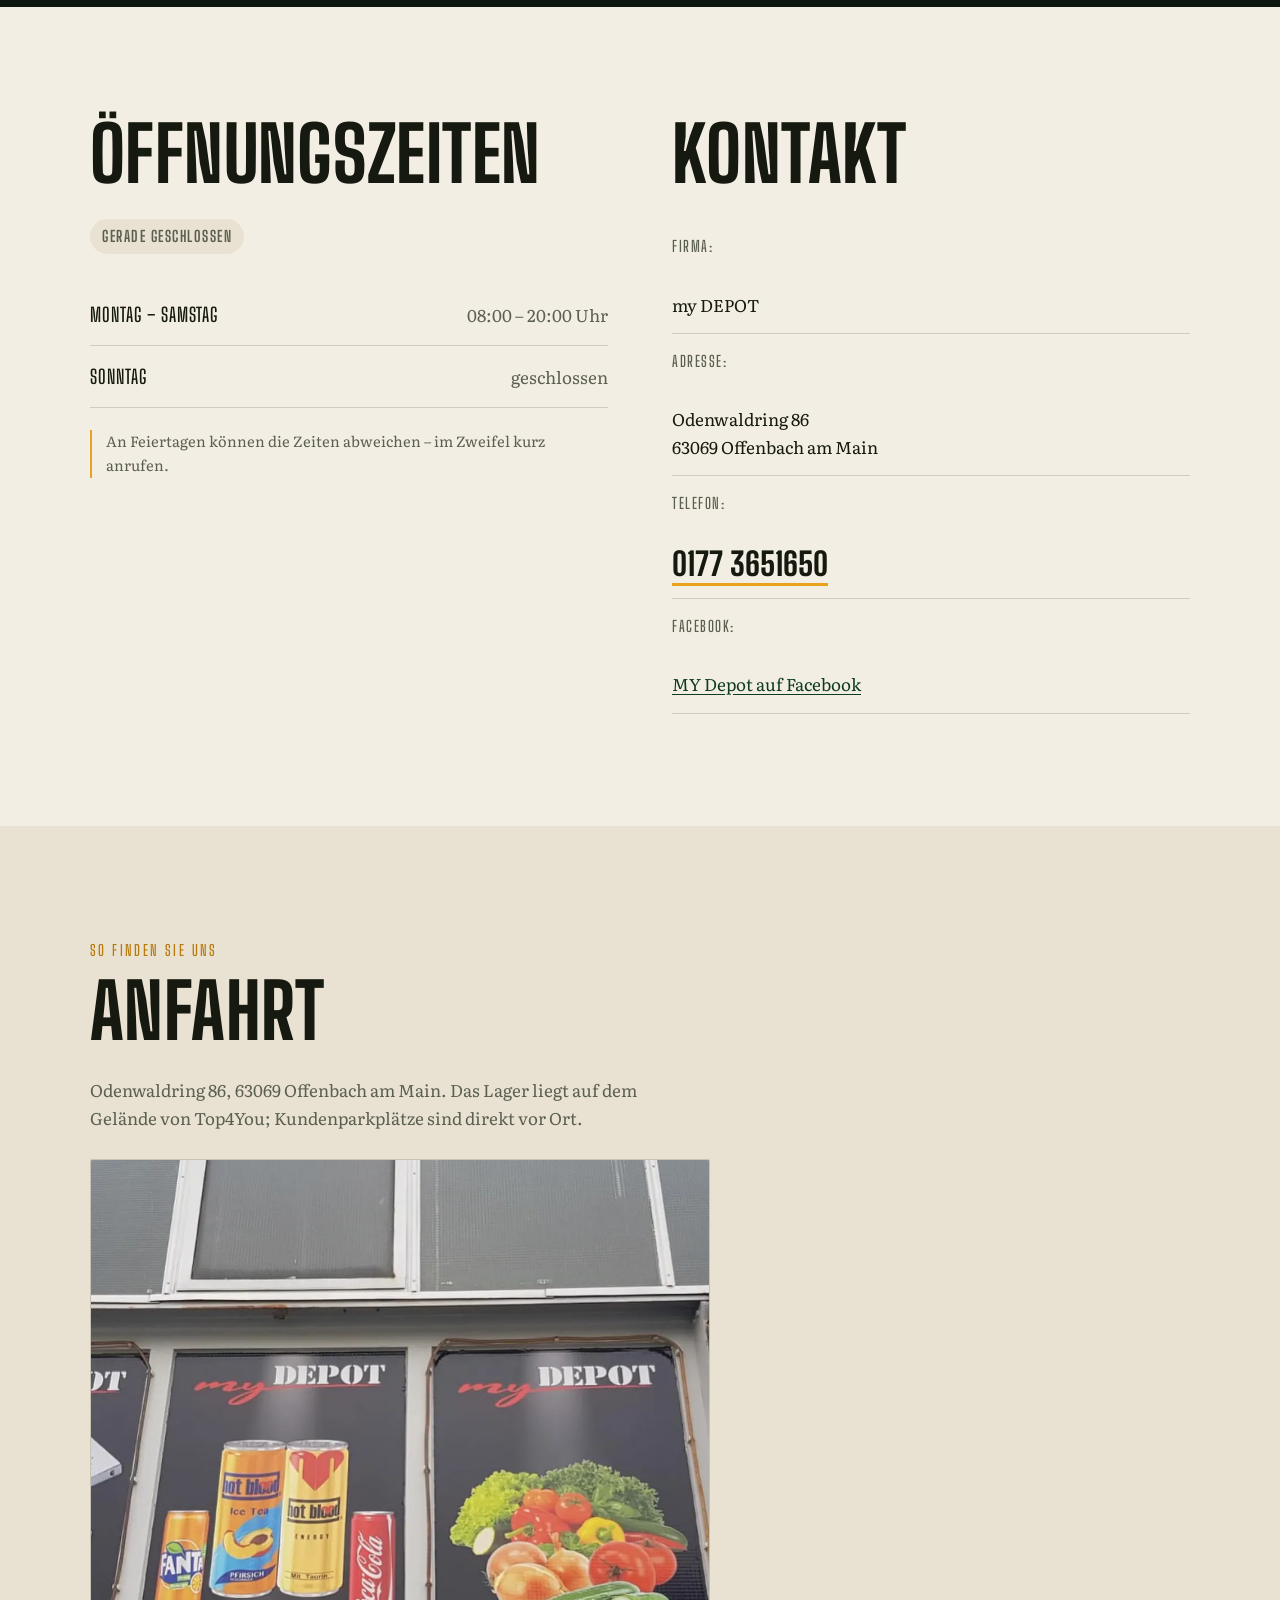
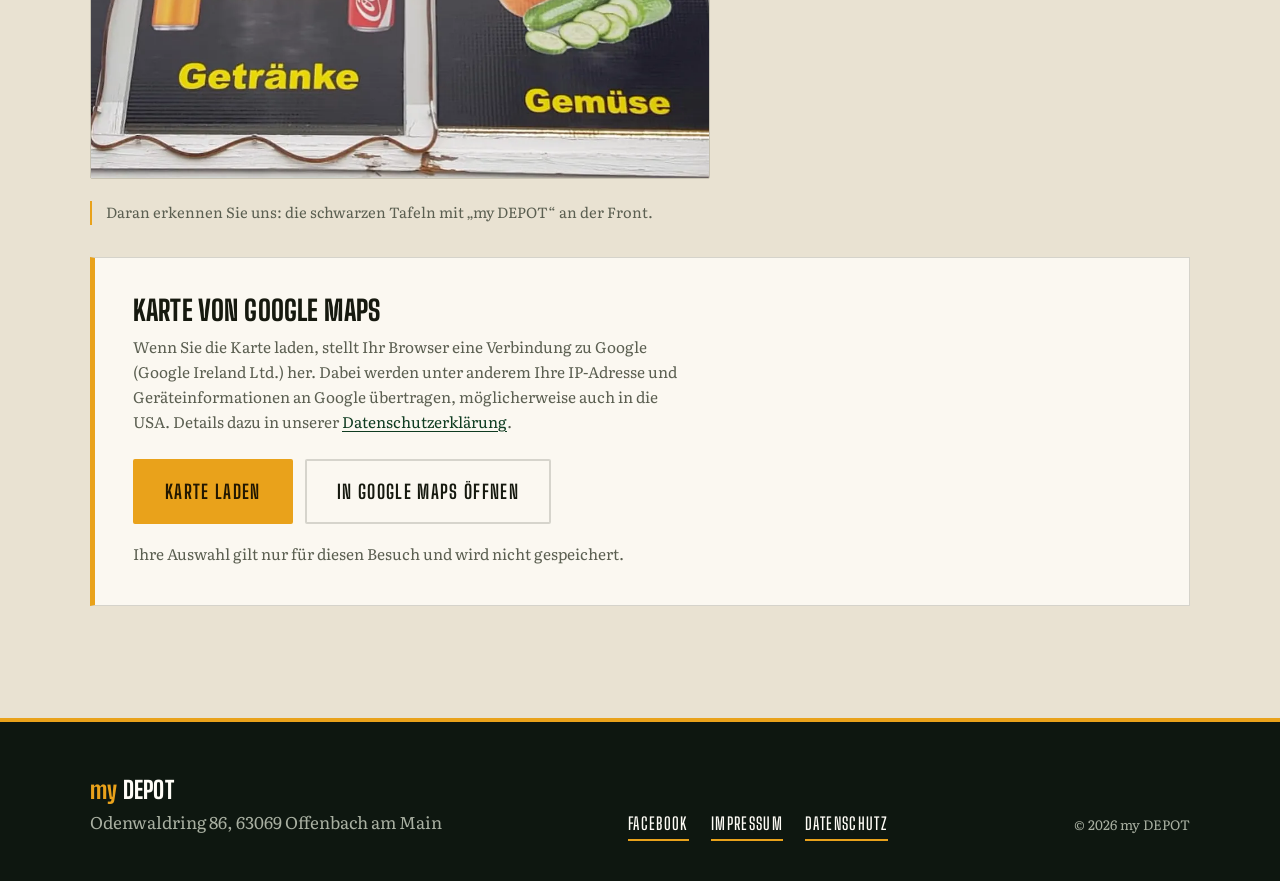
==== commit 3d72d8b4: "Abschluss-Durchgang: Telefon als echte Aktion, Oeffnungsstatus, besseres Foto Aus Kundensicht durchg" ====
--- a/index.html
+++ b/index.html
@@ -65,6 +65,11 @@
         <a href="#sortiment" class="btn btn-primary js-scroll">Sortiment ansehen</a>
         <a href="#grosshandel" class="btn btn-outline js-scroll">Ich brauche eine Großlieferung</a>
       </div>
+      <p class="hero-call">
+        <span class="open-badge" id="openNow" hidden></span>
+        <a href="tel:+491773651650">0177 3651650</a>
+        <span class="hero-call-hours">Mo – Sa 8 – 20 Uhr</span>
+      </p>
     </div>
   </section>
 
@@ -119,9 +124,9 @@
         </article>
         <article class="photo-card reveal">
           <picture>
-            <source srcset="assets/img/sortiment-lebensmittel.webp" type="image/webp">
-            <img src="assets/img/sortiment-lebensmittel.jpg" width="1000" height="750" loading="lazy" decoding="async"
-                 alt="Regal mit Preisschildern für Ayran, Joghurt und Käse">
+            <source srcset="assets/img/regal-konserven.webp" type="image/webp">
+            <img src="assets/img/regal-konserven.jpg" width="800" height="1000" loading="lazy" decoding="async"
+                 alt="Volle Regalreihe mit eingelegtem Gemüse, Oliven und Konserven in Gläsern">
           </picture>
           <div class="photo-card-body">
             <h3>Lebensmittel &amp; Import</h3>
@@ -161,7 +166,8 @@
         <li class="chip">Pizzakartons</li>
         <li class="chip">Becher</li>
       </ul>
-      <p class="note reveal">Genaues Sortiment und aktuelle Verfügbarkeit auf Anfrage – rufen Sie gerne an oder schauen Sie vorbei.</p>
+      <p class="note reveal">Genaues Sortiment und aktuelle Verfügbarkeit auf Anfrage – rufen Sie gerne an
+        (<a href="tel:+491773651650">0177 3651650</a>) oder schauen Sie einfach vorbei.</p>
     </div>
   </section>
 
@@ -214,7 +220,8 @@
         </p>
         <p>Rufen Sie uns einfach an, dann besprechen wir Menge, Preis und Liefertermin.</p>
         <div class="hero-actions">
-          <a href="#kontakt" class="btn btn-primary js-scroll">Großbestellung anfragen</a>
+          <a href="tel:+491773651650" class="btn btn-primary btn-call">0177 3651650 anrufen</a>
+          <a href="#kontakt" class="btn btn-outline js-scroll">Adresse &amp; Zeiten</a>
         </div>
       </div>
       <div class="reveal bleed-photo">
@@ -232,10 +239,10 @@
     <div class="container two-col">
       <div class="reveal">
         <h2>Öffnungszeiten</h2>
+        <span class="open-badge open-badge-solo" id="openNow2" hidden></span>
         <table class="hours-table">
           <tbody>
-            <tr><td>Montag – Freitag</td><td>08:00 – 20:00 Uhr</td></tr>
-            <tr><td>Samstag</td><td>08:00 – 20:00 Uhr</td></tr>
+            <tr><td>Montag – Samstag</td><td>08:00 – 20:00 Uhr</td></tr>
             <tr><td>Sonntag</td><td>geschlossen</td></tr>
           </tbody>
         </table>
@@ -246,7 +253,7 @@
         <ul class="contact-list">
           <li><strong>Firma:</strong><br>my DEPOT</li>
           <li><strong>Adresse:</strong><br>Odenwaldring 86<br>63069 Offenbach am Main</li>
-          <li><strong>Telefon:</strong> <a href="tel:+491773651650">0177 3651650</a></li>
+          <li><strong>Telefon:</strong><br><a class="phone-big" href="tel:+491773651650">0177 3651650</a></li>
           <li><strong>Facebook:</strong><br><a href="https://www.facebook.com/people/MY-Depot/100063640085350/" target="_blank" rel="noopener noreferrer">MY Depot auf Facebook</a></li>
         </ul>
       </div>
--- a/css/style.css
+++ b/css/style.css
@@ -629,3 +629,65 @@
 
 /* Logo: "my" bleibt klein geschrieben wie auf der Fassade */
 .logo span { text-transform: lowercase; }
+
+/* ---------- Telefon und Öffnungsstatus ---------- */
+
+/* Nummer direkt im Hero: die wichtigste Handlung, ohne dritten Button */
+.hero-call {
+  display: flex;
+  align-items: center;
+  flex-wrap: wrap;
+  gap: 10px 16px;
+  margin: 26px 0 0;
+  font-family: var(--font-display);
+  font-weight: 700;
+  text-transform: uppercase;
+  letter-spacing: .05em;
+}
+.hero-call a {
+  color: #FFFDF7;
+  font-size: 1.9rem;
+  text-decoration: none;
+  border-bottom: 3px solid var(--amber);
+  padding-bottom: 2px;
+  line-height: 1.1;
+}
+.hero-call a:hover { color: var(--amber); }
+.hero-call-hours {
+  font-weight: 600;
+  font-size: 1.05rem;
+  color: rgba(237,232,220,.75);
+  letter-spacing: .1em;
+}
+
+.open-badge {
+  font-family: var(--font-display);
+  font-weight: 700;
+  text-transform: uppercase;
+  letter-spacing: .1em;
+  font-size: .95rem;
+  padding: 5px 12px;
+  border-radius: 999px;
+  white-space: nowrap;
+}
+.open-badge.is-open { background: #1E7A3D; color: #FFFDF7; }
+.open-badge.is-closed { background: rgba(120,120,110,.35); color: #EDE8DC; }
+.open-badge-solo { display: inline-block; margin-bottom: 8px; }
+.open-badge-solo.is-closed { background: var(--paper-2); color: var(--ink-soft); }
+
+.phone-big {
+  font-family: var(--font-display);
+  font-weight: 800;
+  font-size: 2rem;
+  line-height: 1.1;
+  color: var(--ink);
+  text-decoration: none;
+  border-bottom: 3px solid var(--amber);
+}
+.phone-big:hover { color: var(--green); }
+
+.btn-call::before { content: "☎ "; }
+
+@media (max-width: 820px) {
+  .hero-call a { font-size: 1.6rem; }
+}
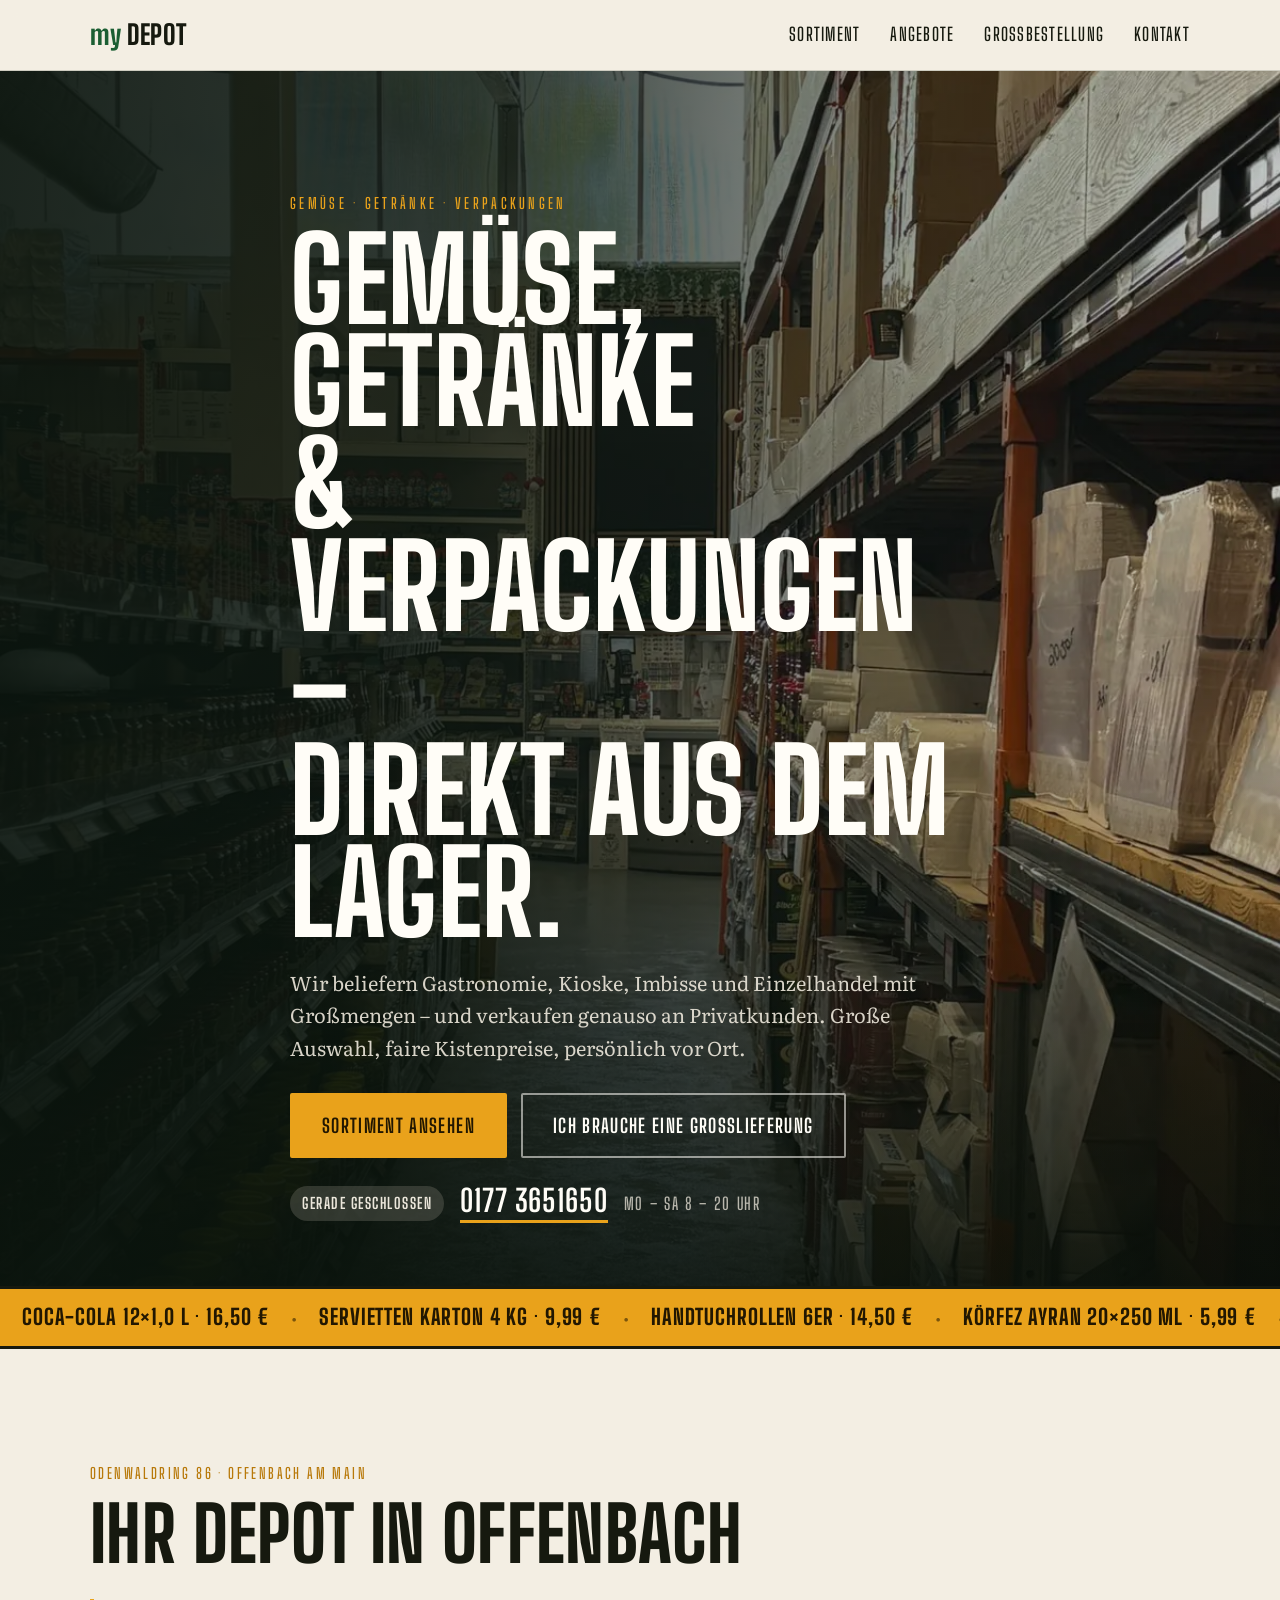
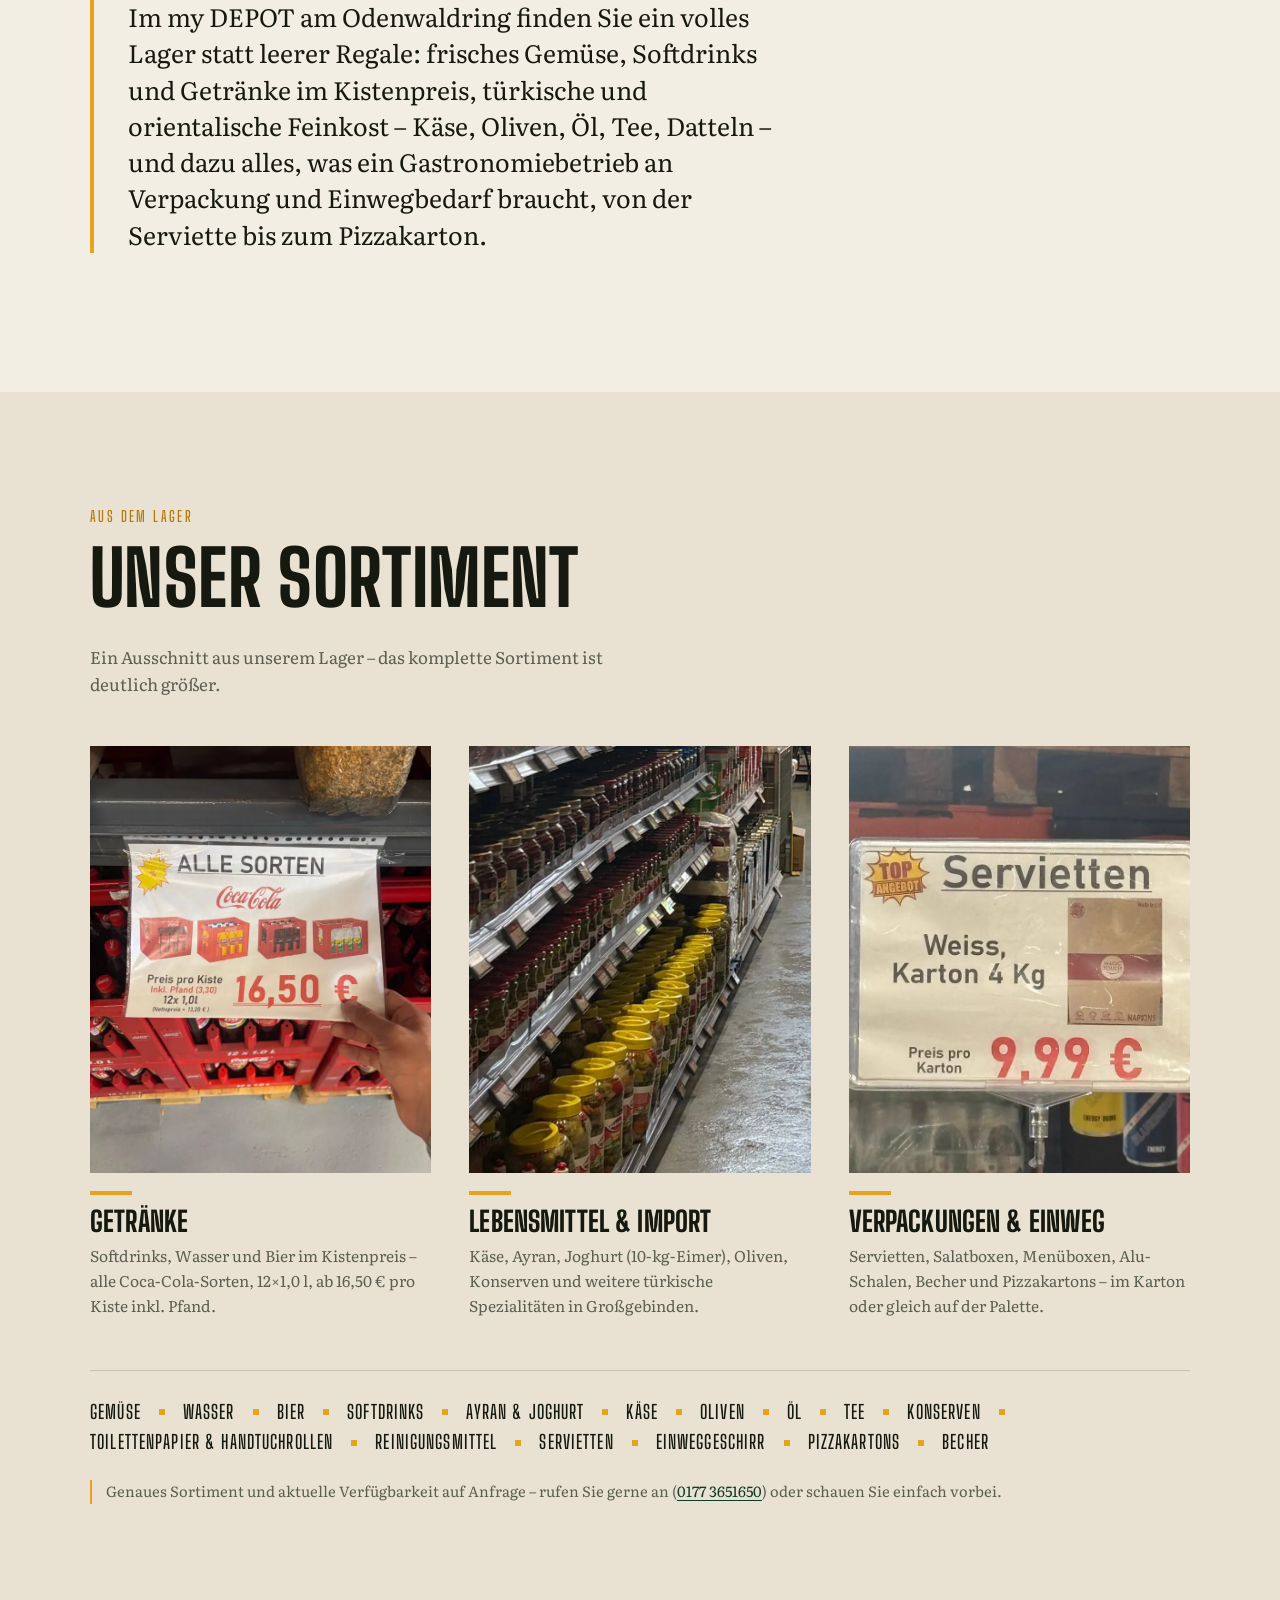
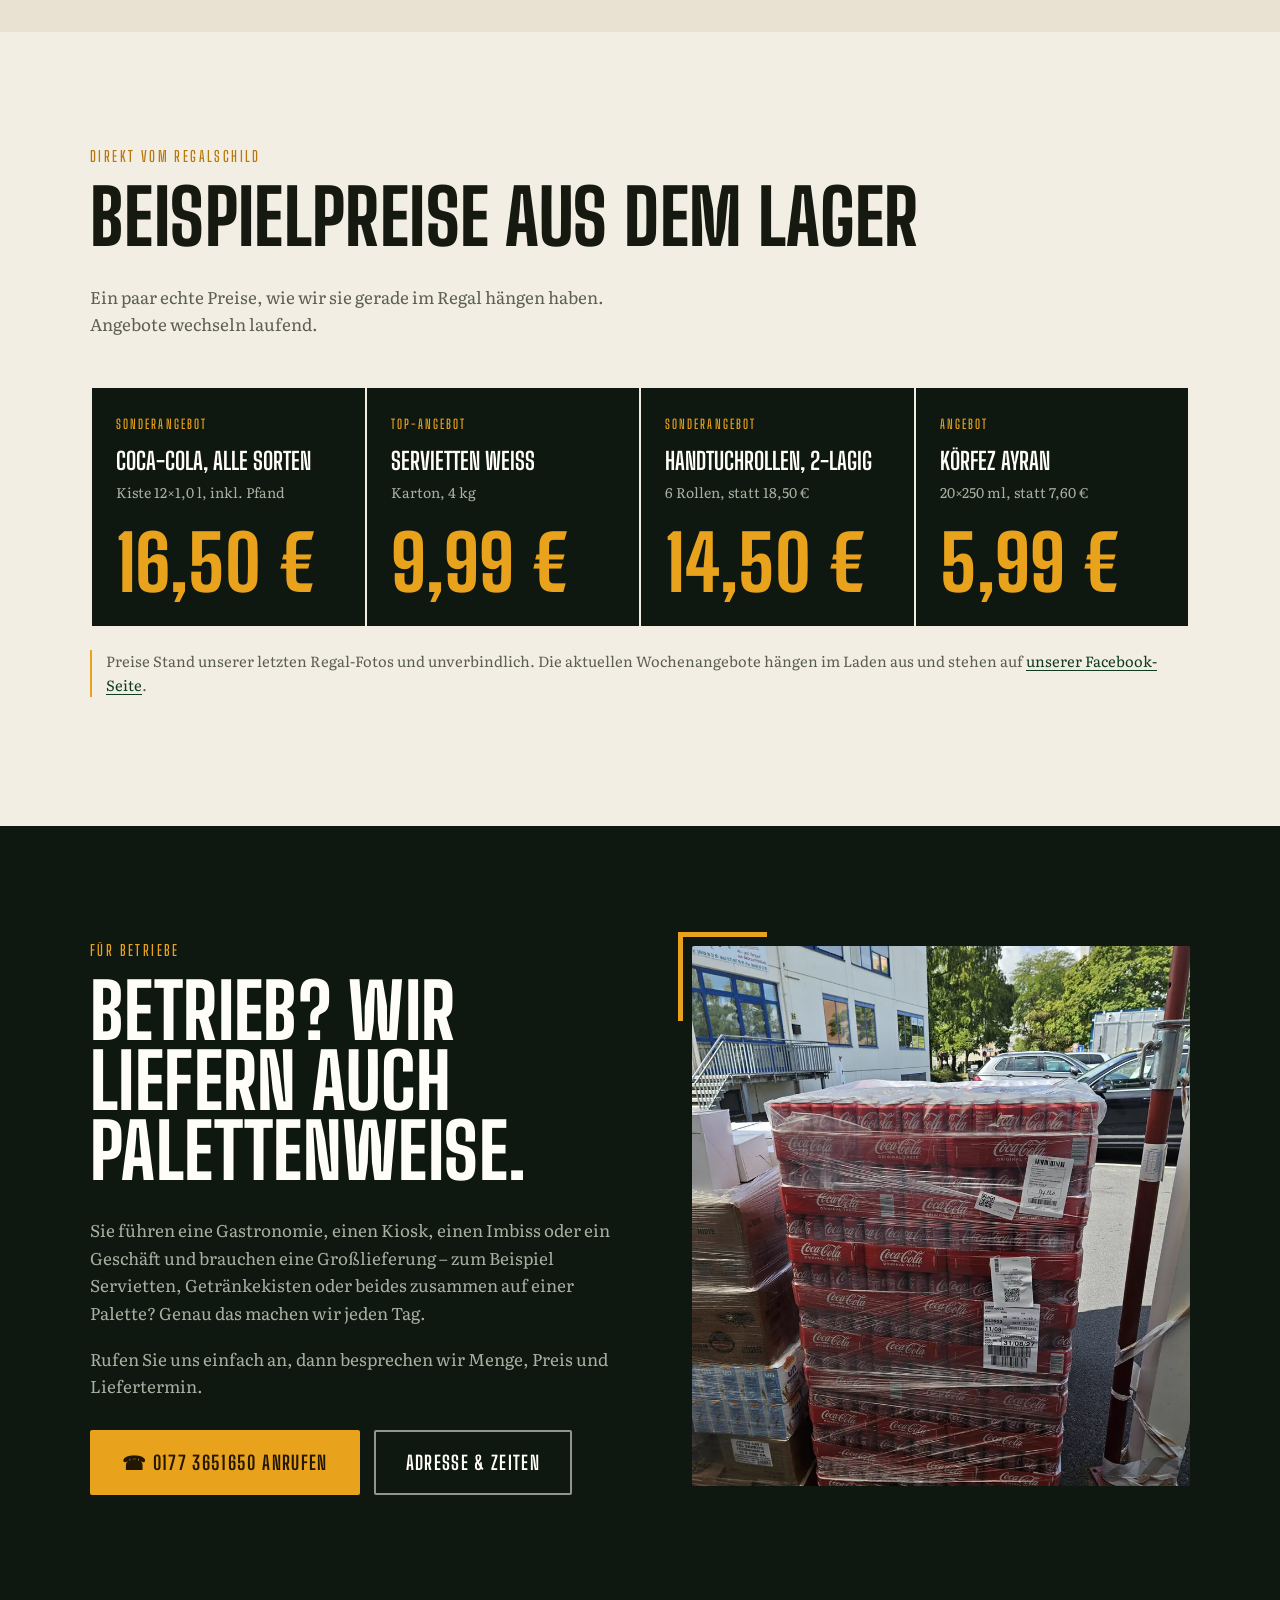
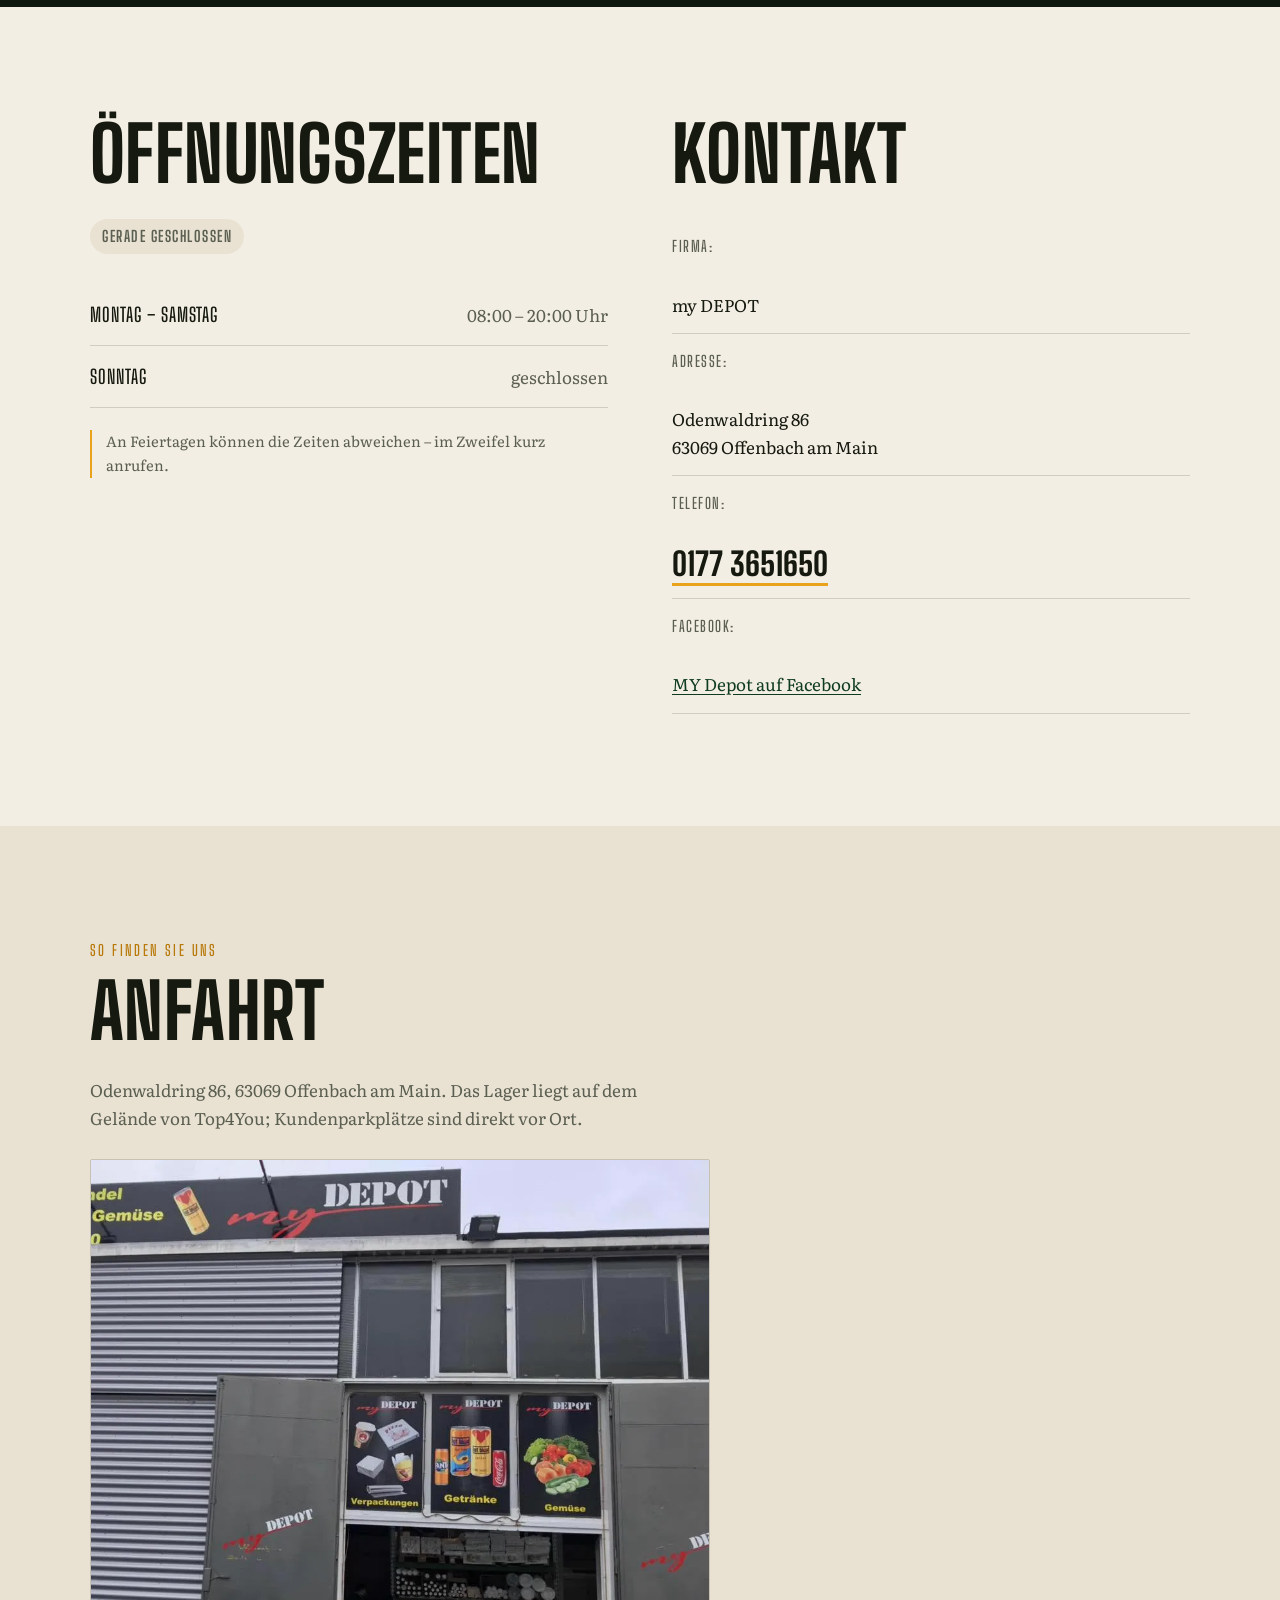
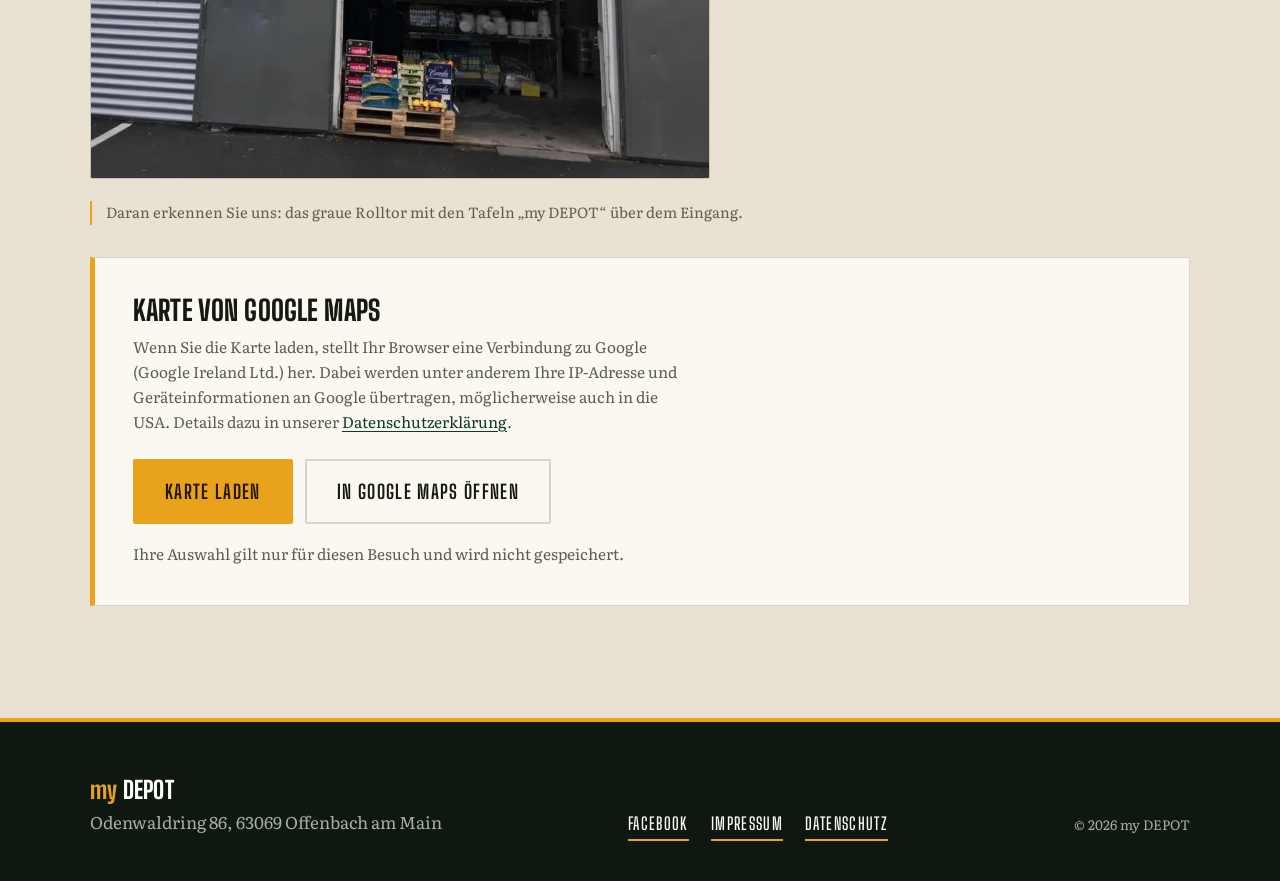
==== commit 83cb344c: "Fassadenfoto durch besseres Facebook-Original ersetzt Statt dem engen Fenster-Ausschnitt jetzt das F" ====
--- a/index.html
+++ b/index.html
@@ -14,7 +14,9 @@
 <meta property="og:title" content="my DEPOT Offenbach – Gemüse, Getränke, Verpackungen">
 <meta property="og:description" content="Gemüse, Getränke, türkische Lebensmittel und Verpackungen direkt aus dem Lager. Odenwaldring 86, 63069 Offenbach am Main.">
 <meta property="og:url" content="https://fidanajeti2009-web.github.io/im-getraenke-depot/">
-<meta property="og:image" content="https://fidanajeti2009-web.github.io/im-getraenke-depot/assets/img/hero-lager.jpg">
+<meta property="og:image" content="https://fidanajeti2009-web.github.io/im-getraenke-depot/assets/img/logo-social.jpg">
+<meta property="og:image:width" content="1200">
+<meta property="og:image:height" content="628">
 <meta name="twitter:card" content="summary_large_image">
 
 <link rel="icon" href="assets/favicon.svg" type="image/svg+xml">
@@ -269,11 +271,11 @@
 
       <picture>
         <source srcset="assets/img/fassade.webp" type="image/webp">
-        <img class="landmark" src="assets/img/fassade.jpg" width="1100" height="1100"
+        <img class="landmark" src="assets/img/fassade.jpg" width="960" height="960"
              loading="lazy" decoding="async"
-             alt="Fassade des my DEPOT: schwarze Werbetafeln mit dem Schriftzug my DEPOT sowie den Bereichen Getränke und Gemüse">
+             alt="Ladenfront des my DEPOT: Rolltor-Eingang mit den Werbetafeln Verpackungen, Getränke und Gemüse sowie dem Schriftzug my DEPOT über dem Eingang">
       </picture>
-      <p class="note">Daran erkennen Sie uns: die schwarzen Tafeln mit „my DEPOT“ an der Front.</p>
+      <p class="note">Daran erkennen Sie uns: das graue Rolltor mit den Tafeln „my DEPOT“ über dem Eingang.</p>
 
       <div class="map-wrap">
         <div class="map-consent" id="mapConsent">
@@ -322,7 +324,7 @@
   "alternateName": "I.M Getränke Depot",
   "description": "Cash-&-Carry-Großhandel in Offenbach am Main für Gemüse, Getränke, türkische Lebensmittel und Verpackungen. Beliefert Gastronomie, Kioske, Imbisse und Einzelhandel, auch palettenweise, und verkauft an Privatkunden.",
   "url": "https://fidanajeti2009-web.github.io/im-getraenke-depot/",
-  "image": "https://fidanajeti2009-web.github.io/im-getraenke-depot/assets/img/hero-lager.jpg",
+  "image": "https://fidanajeti2009-web.github.io/im-getraenke-depot/assets/img/fassade.jpg",
   "address": {
     "@type": "PostalAddress",
     "streetAddress": "Odenwaldring 86",
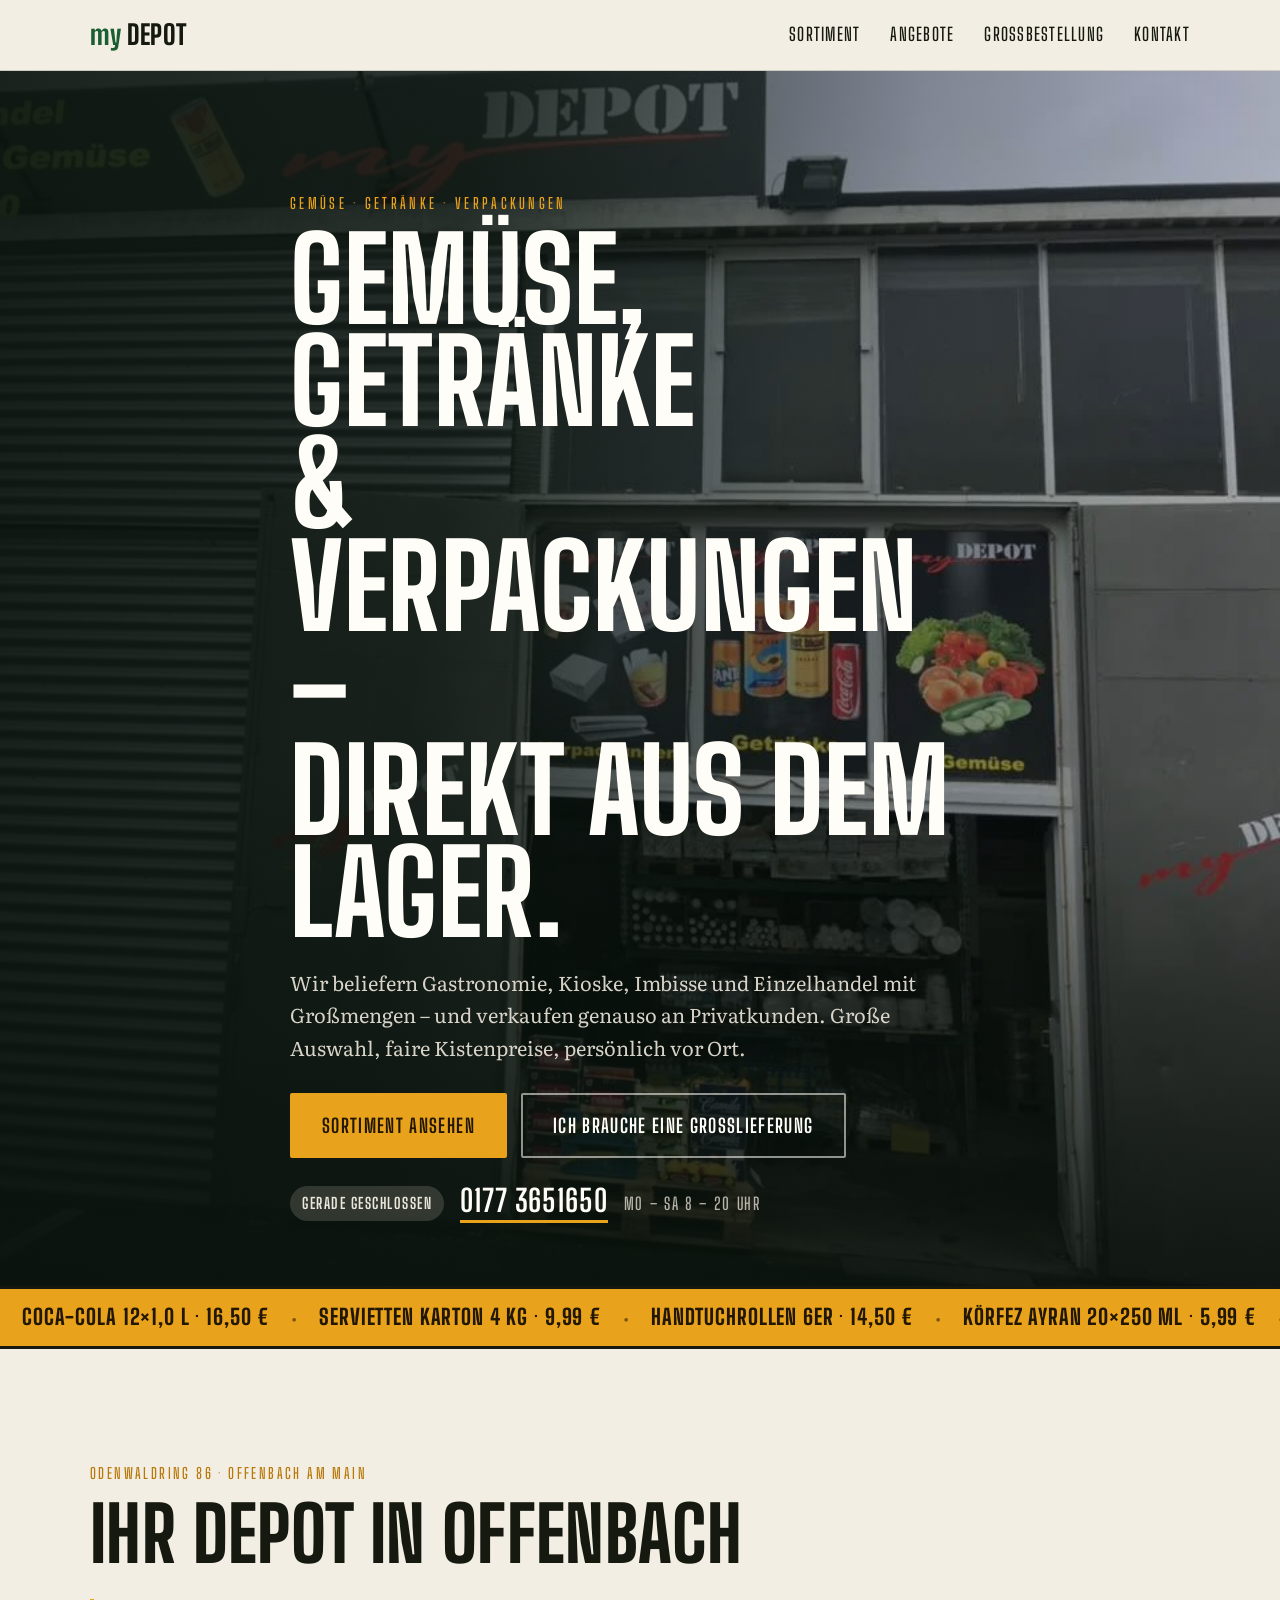
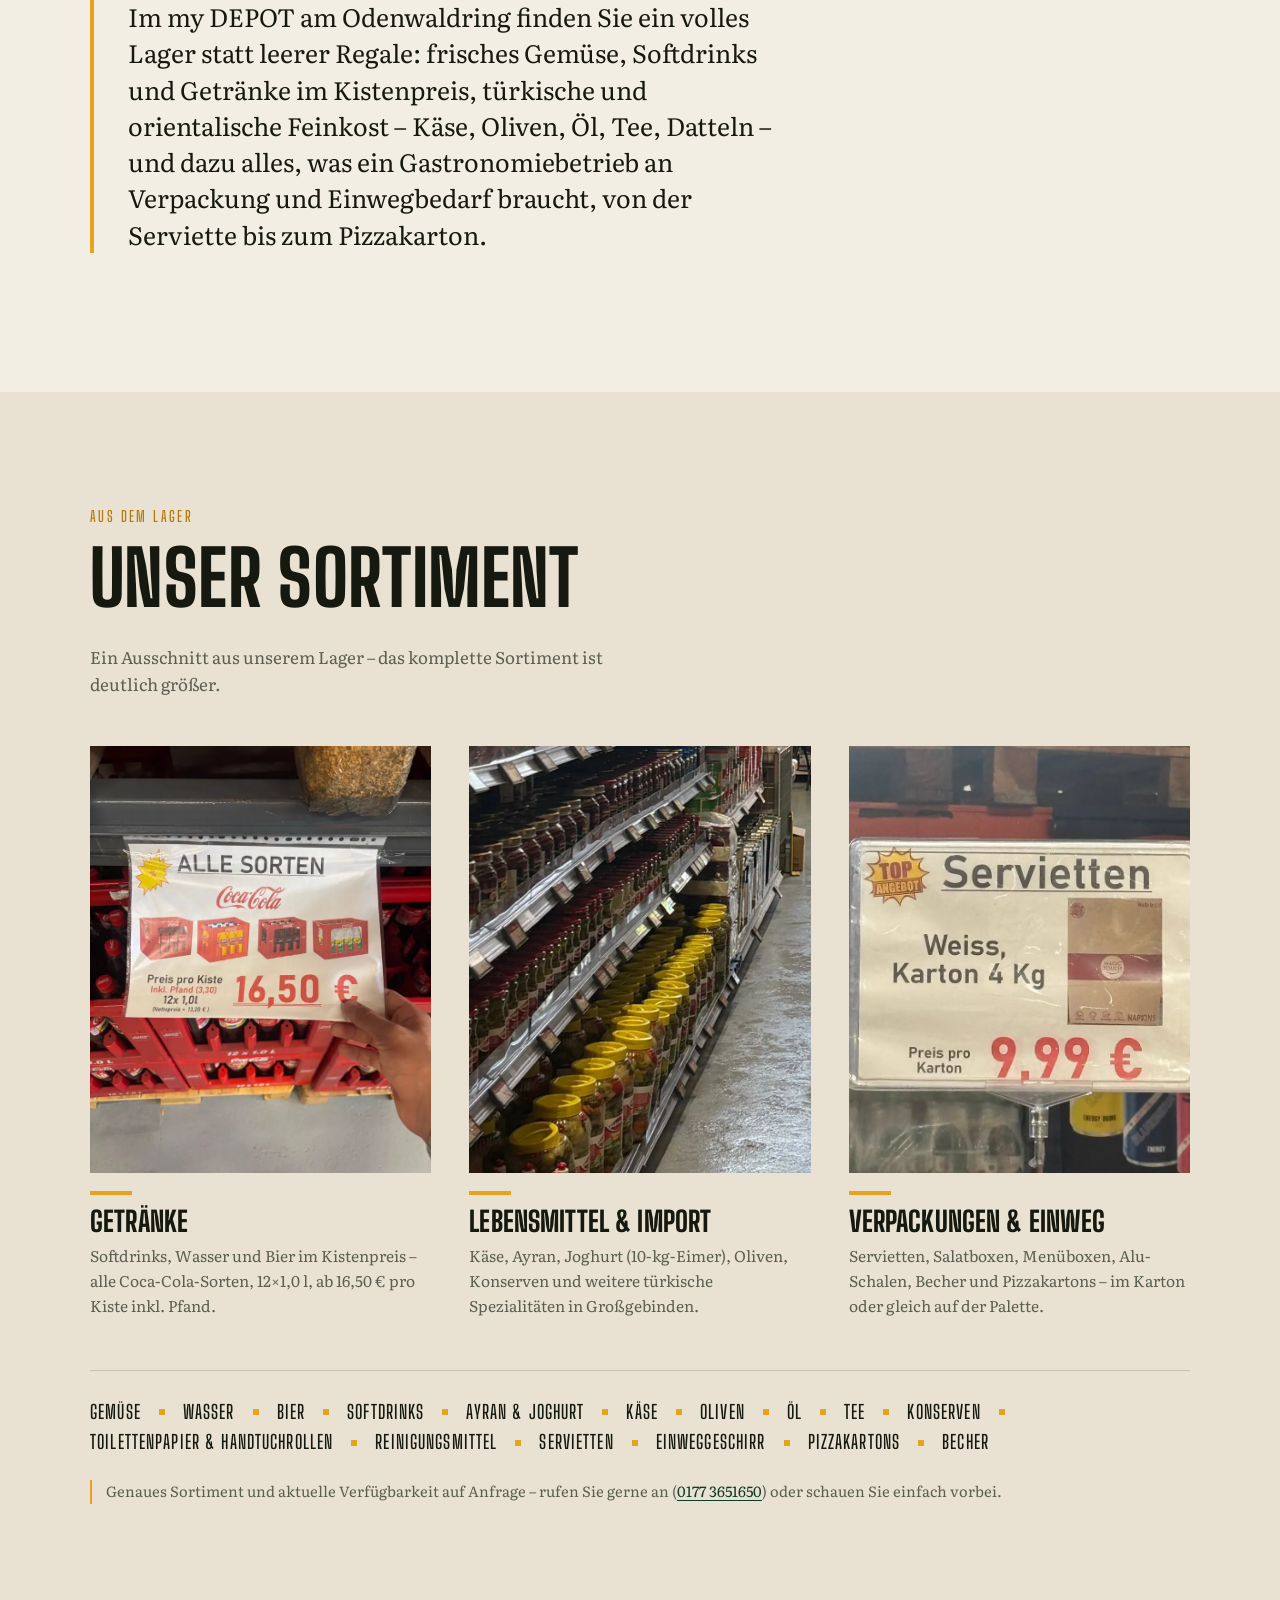
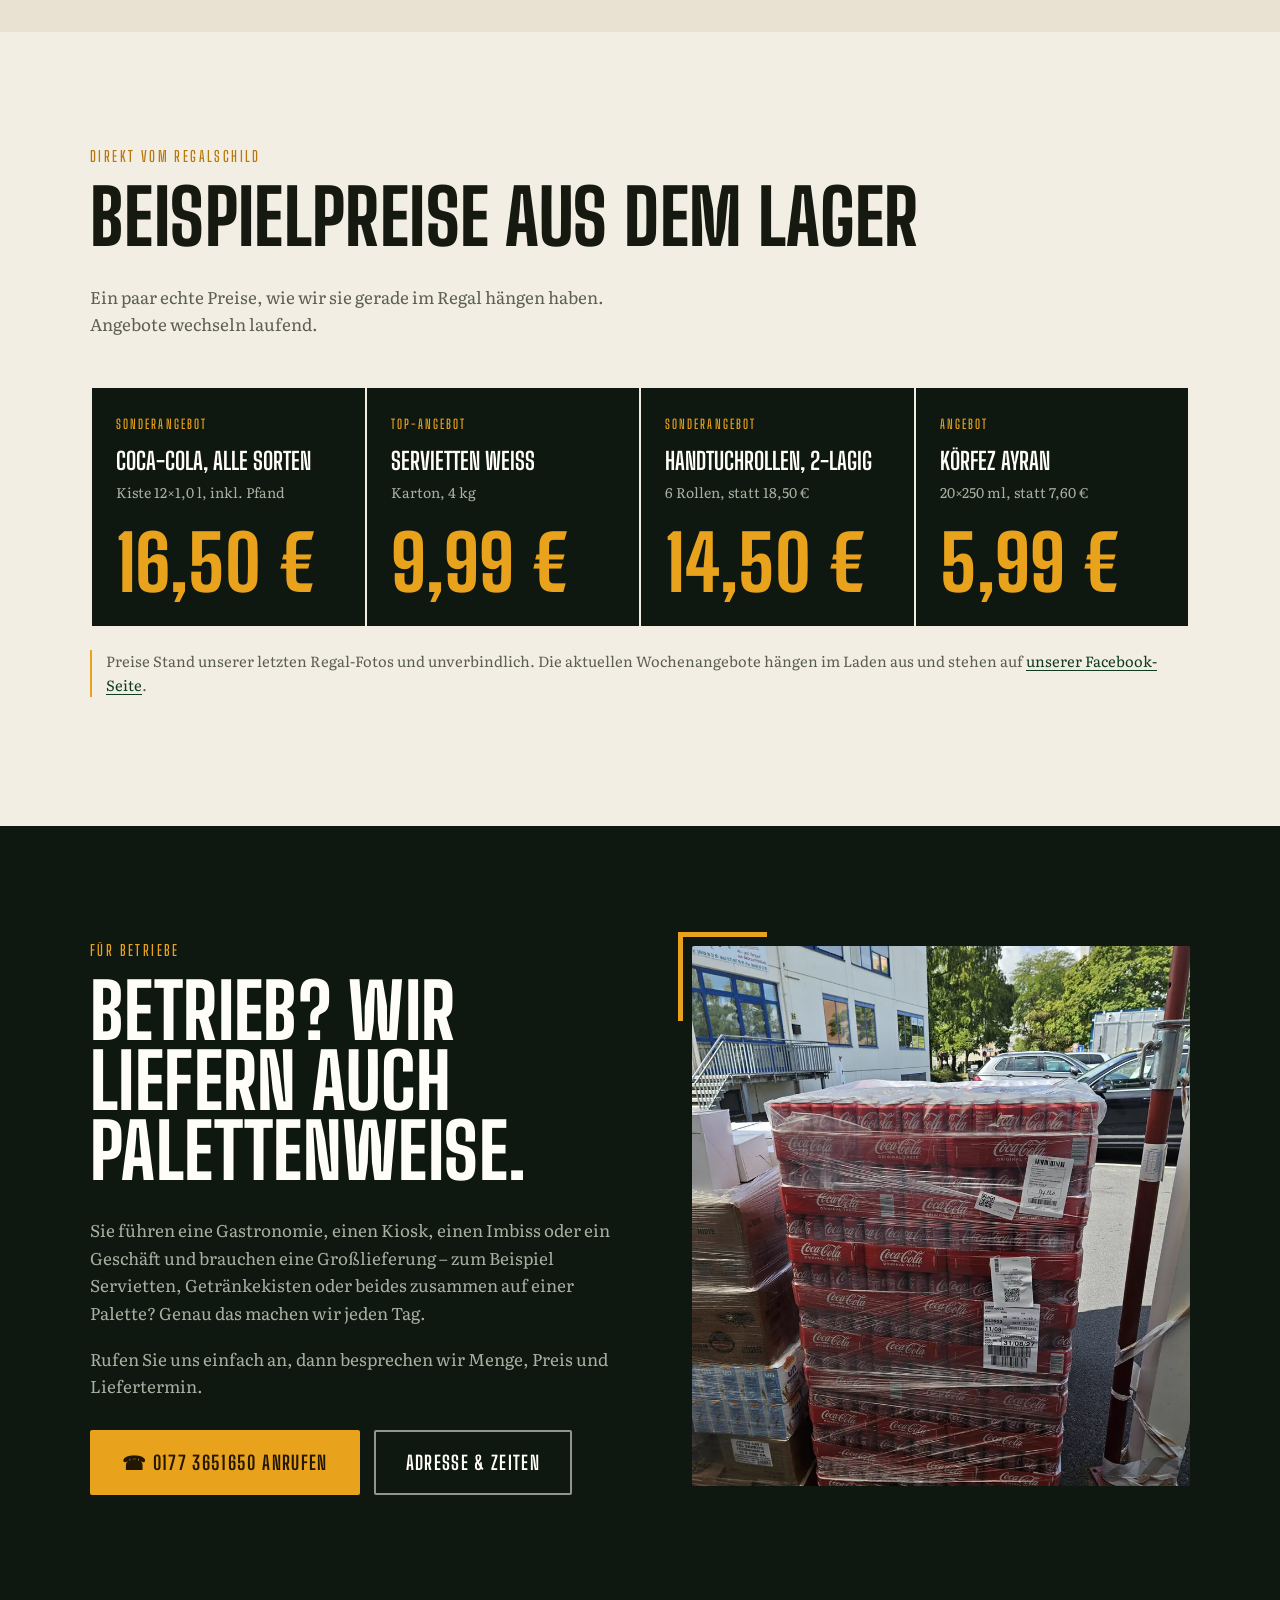
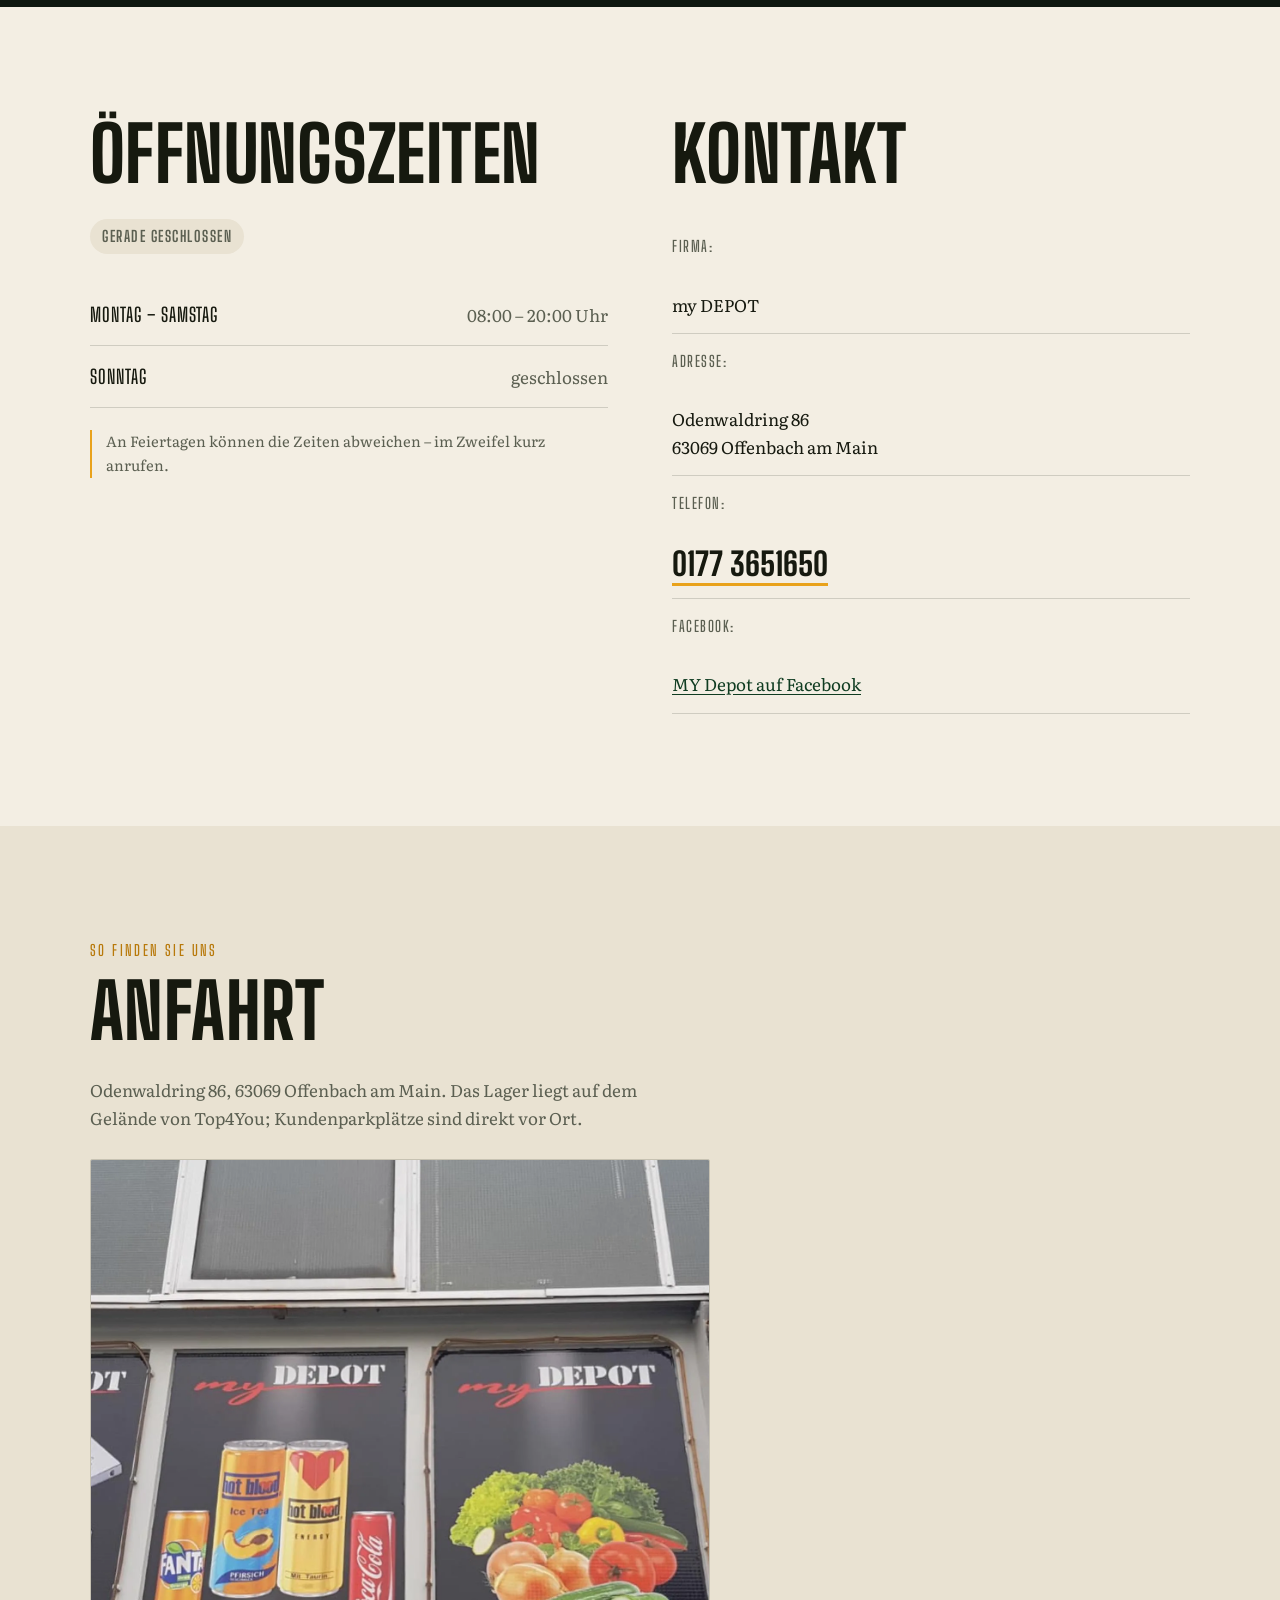
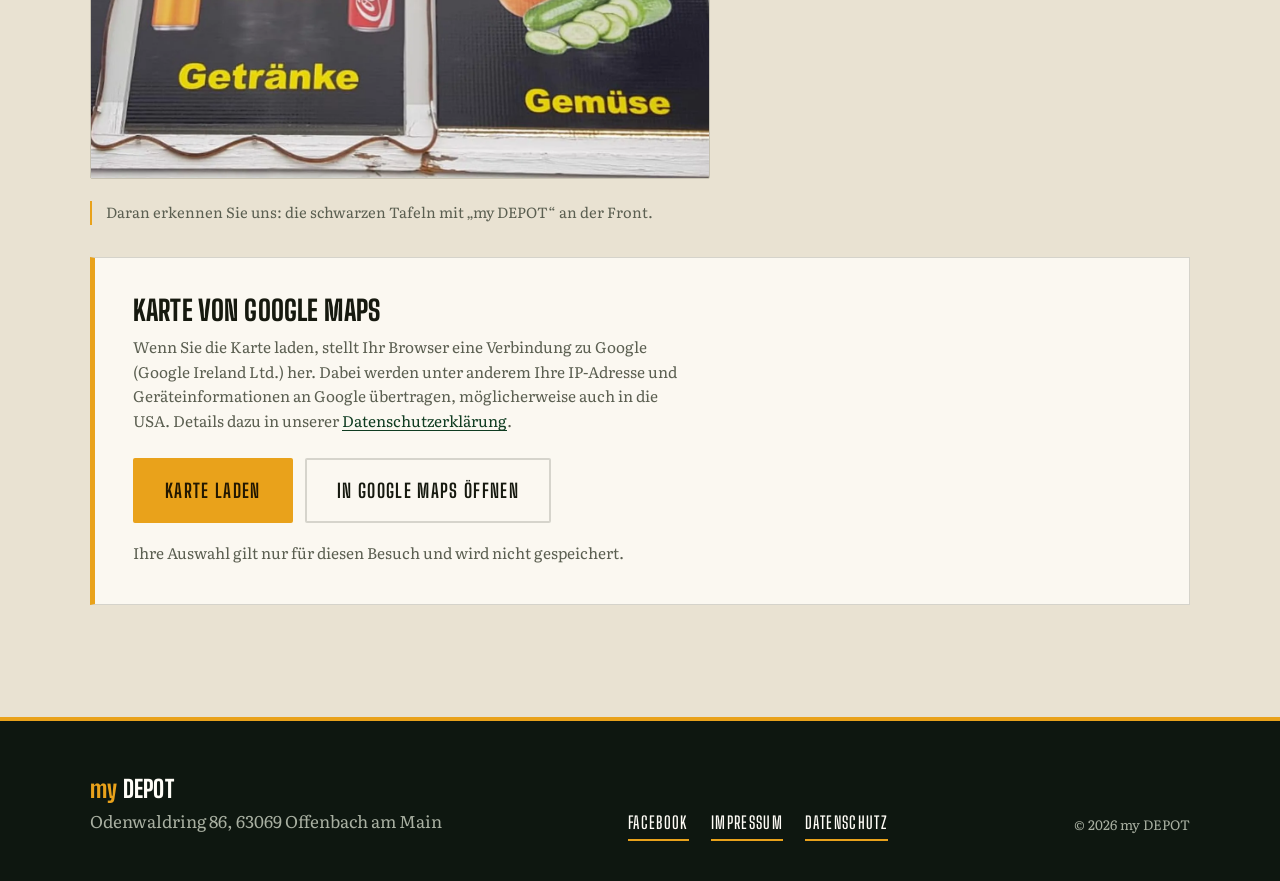
==== commit 06a3999a: "Hero-Bild durch Facebook-Ladenfront ersetzt, Fassade auf Fenster-Nahaufnahme aktualisiert Hero zeigt" ====
--- a/index.html
+++ b/index.html
@@ -20,7 +20,7 @@
 <meta name="twitter:card" content="summary_large_image">
 
 <link rel="icon" href="assets/favicon.svg" type="image/svg+xml">
-<link rel="preload" as="image" href="assets/img/hero-lager.webp" type="image/webp" fetchpriority="high">
+<link rel="preload" as="image" href="assets/img/hero-lager.webp?v=2" type="image/webp" fetchpriority="high">
 <script>document.documentElement.classList.add("js");</script>
 <link rel="preload" as="font" type="font/woff2" href="assets/fonts/bigshoulders-latin-normal.woff2" crossorigin>
 <link rel="preload" as="font" type="font/woff2" href="assets/fonts/literata-latin-normal.woff2" crossorigin>
@@ -52,9 +52,9 @@
 
   <section class="hero">
     <picture class="hero-media">
-      <source srcset="assets/img/hero-lager.webp" type="image/webp">
-      <img src="assets/img/hero-lager.jpg" width="1200" height="1600"
-           alt="Blick durch einen Lagergang im my DEPOT: Regale mit Konserven, Gläsern und Kartons bis unter die Decke"
+      <source srcset="assets/img/hero-lager.webp?v=2" type="image/webp">
+      <img src="assets/img/hero-lager.jpg?v=2" width="960" height="960"
+           alt="Ladenfront des my DEPOT in Offenbach: Rolltor-Eingang mit Fassadenschild my DEPOT und Warenauslage davor"
            fetchpriority="high" decoding="async">
     </picture>
     <div class="hero-overlay"></div>
@@ -270,12 +270,12 @@
         von Top4You; Kundenparkplätze sind direkt vor Ort.</p>
 
       <picture>
-        <source srcset="assets/img/fassade.webp" type="image/webp">
-        <img class="landmark" src="assets/img/fassade.jpg" width="960" height="960"
+        <source srcset="assets/img/fassade.webp?v=2" type="image/webp">
+        <img class="landmark" src="assets/img/fassade.jpg?v=2" width="1440" height="1439"
              loading="lazy" decoding="async"
-             alt="Ladenfront des my DEPOT: Rolltor-Eingang mit den Werbetafeln Verpackungen, Getränke und Gemüse sowie dem Schriftzug my DEPOT über dem Eingang">
+             alt="Werbetafeln an der Fassade des my DEPOT: my DEPOT-Schriftzug über den Bereichen Getränke und Gemüse">
       </picture>
-      <p class="note">Daran erkennen Sie uns: das graue Rolltor mit den Tafeln „my DEPOT“ über dem Eingang.</p>
+      <p class="note">Daran erkennen Sie uns: die schwarzen Tafeln mit „my DEPOT“ an der Front.</p>
 
       <div class="map-wrap">
         <div class="map-consent" id="mapConsent">
